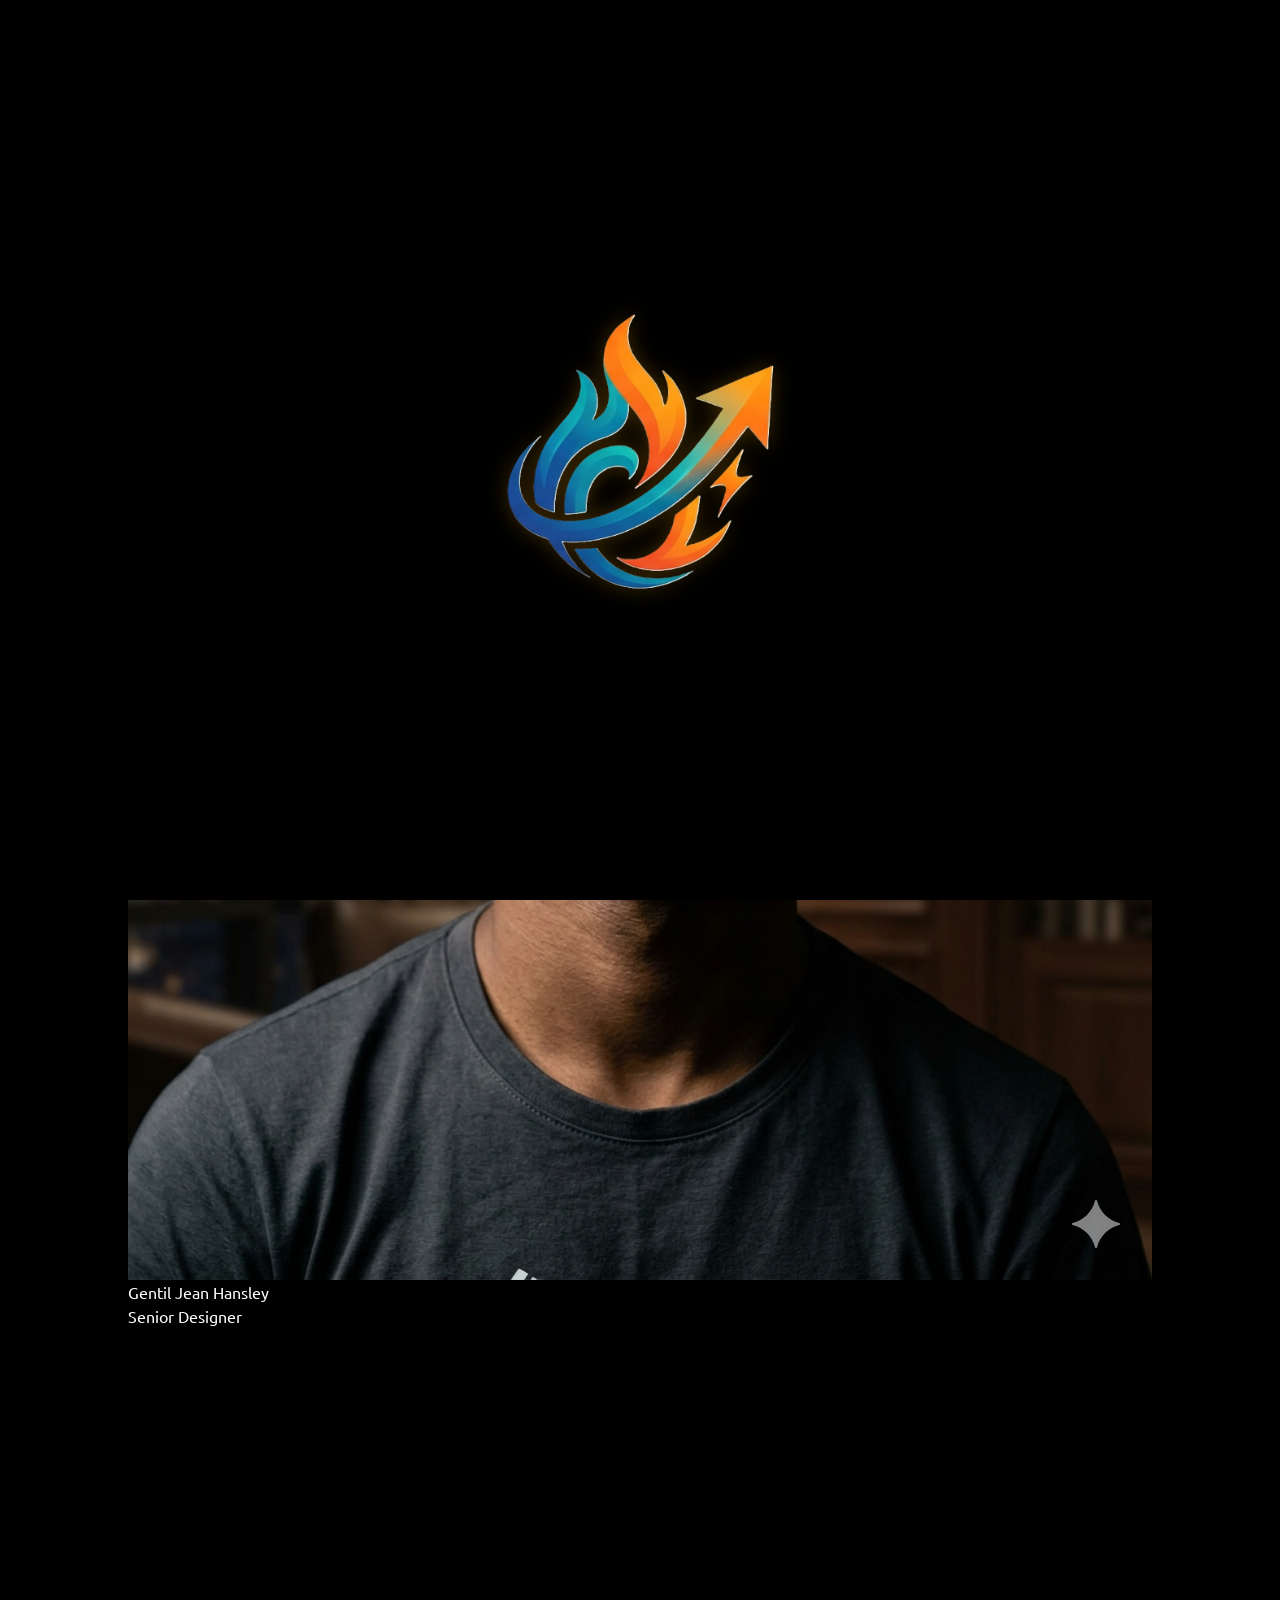
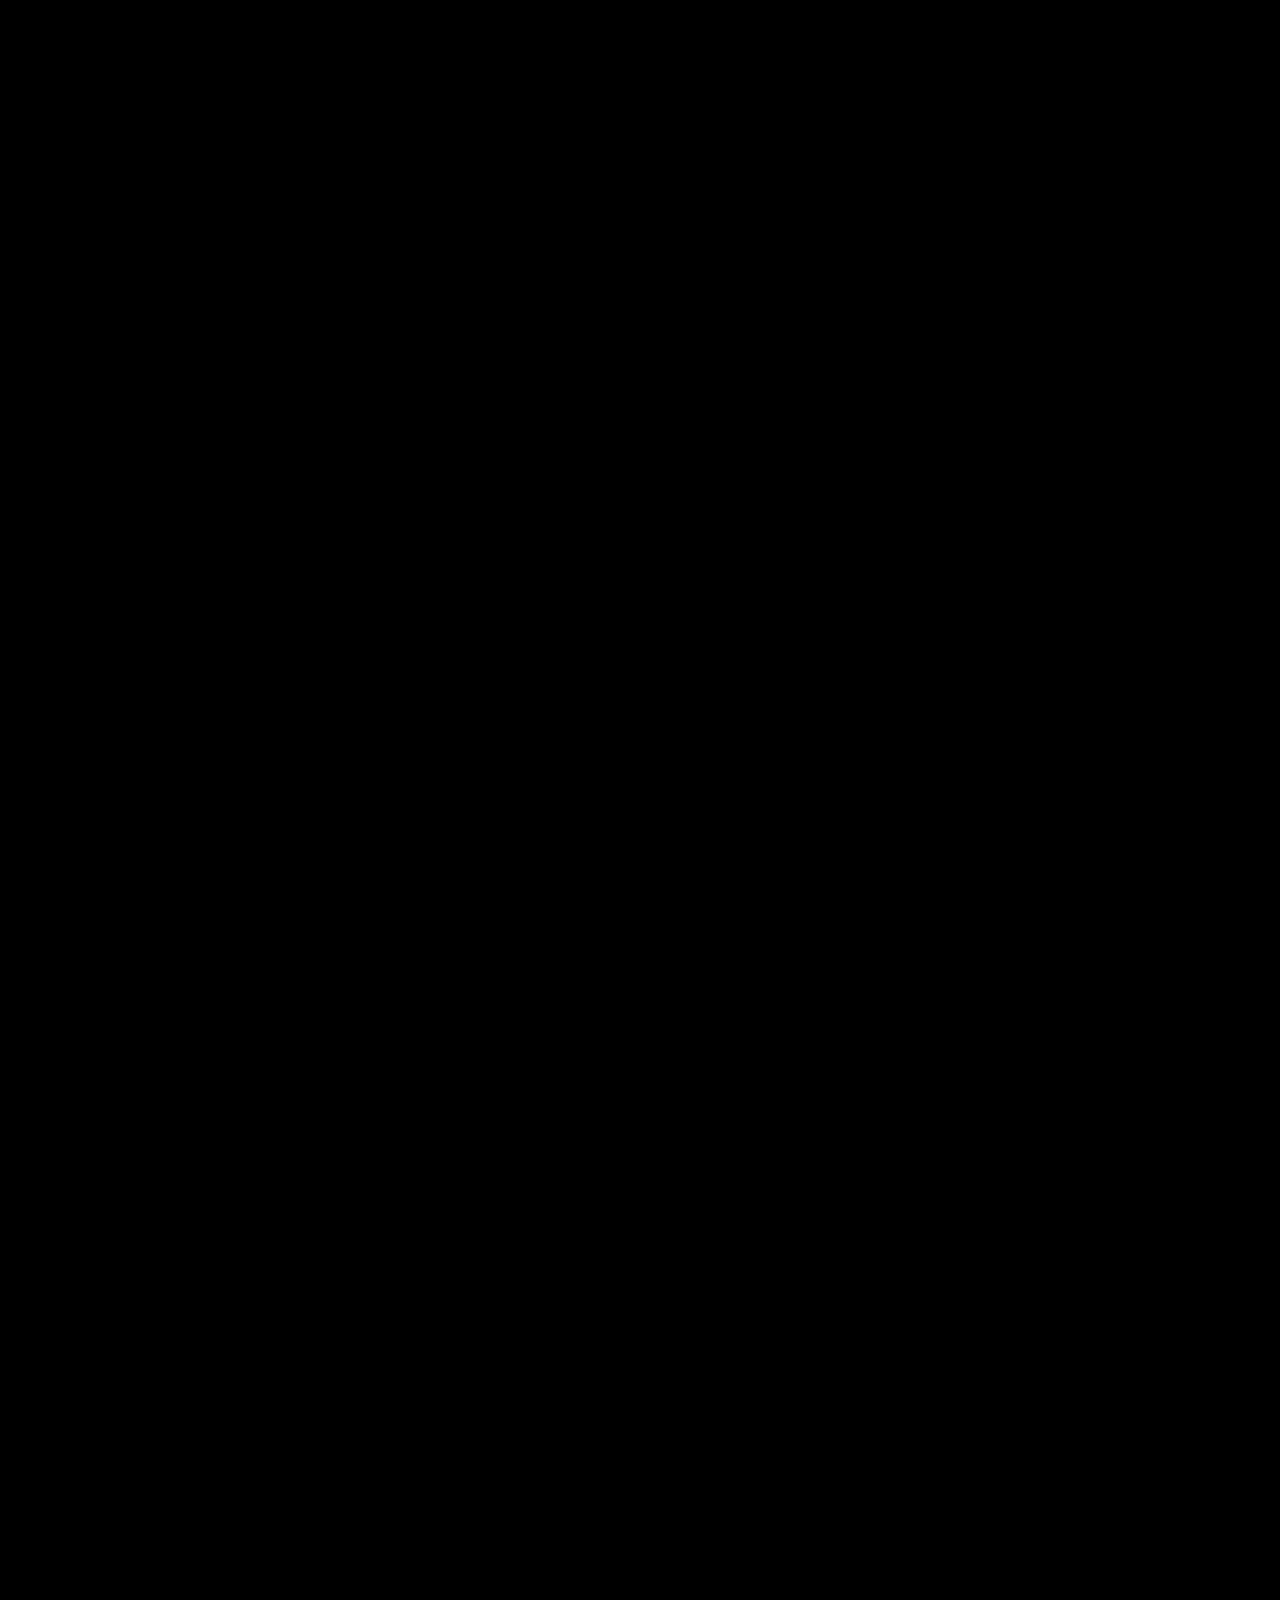
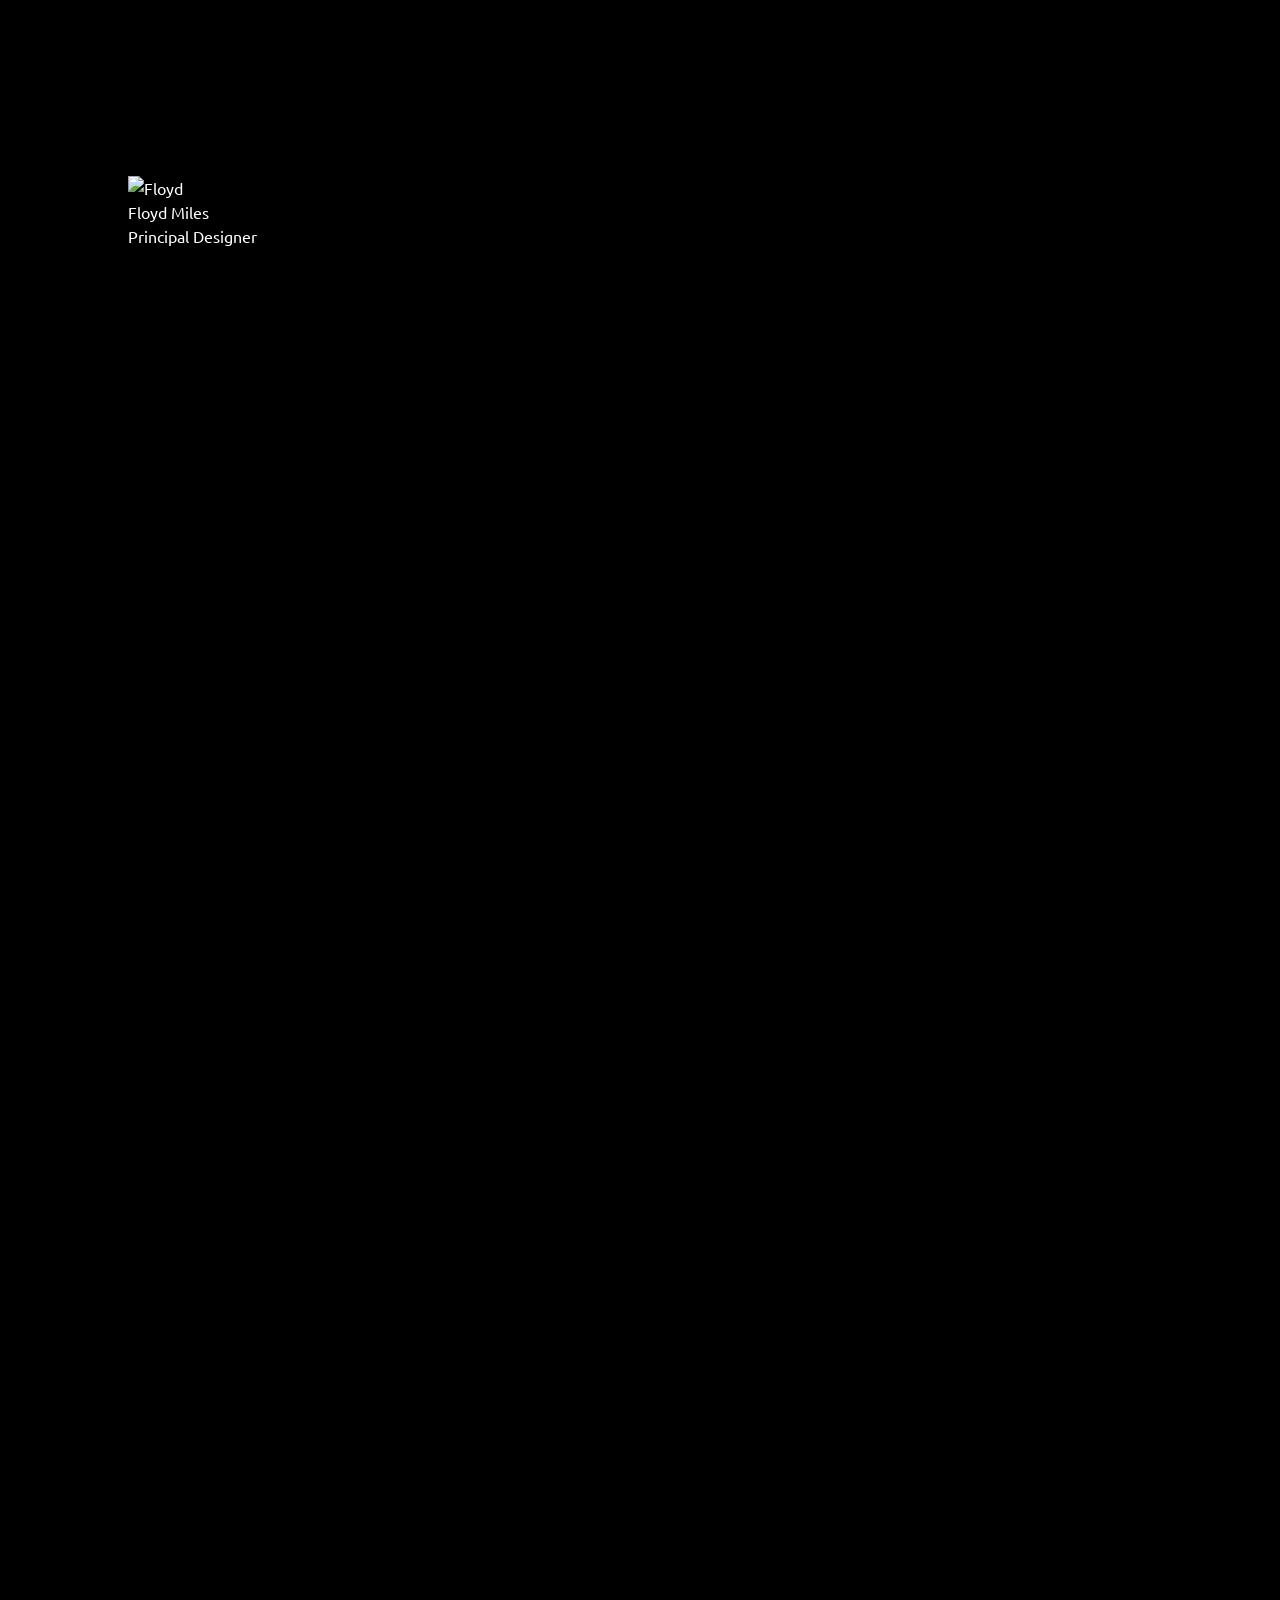
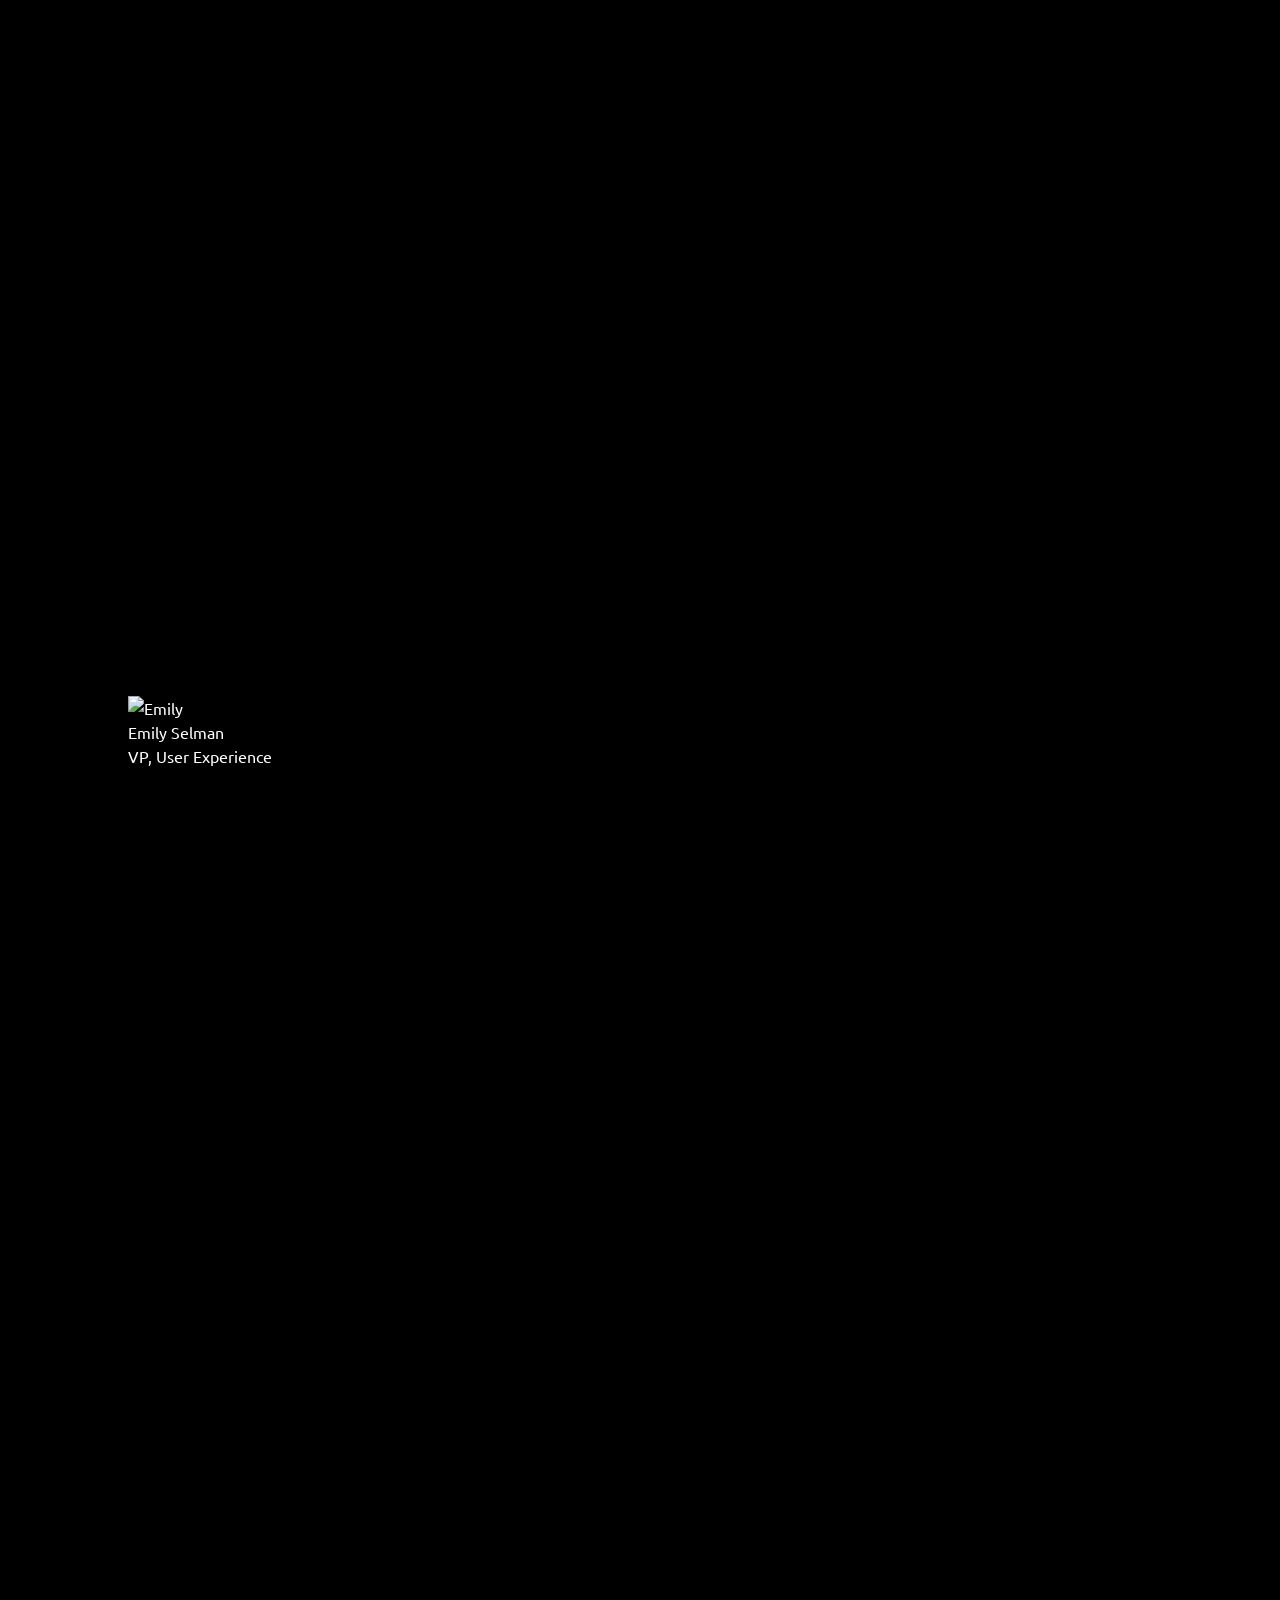
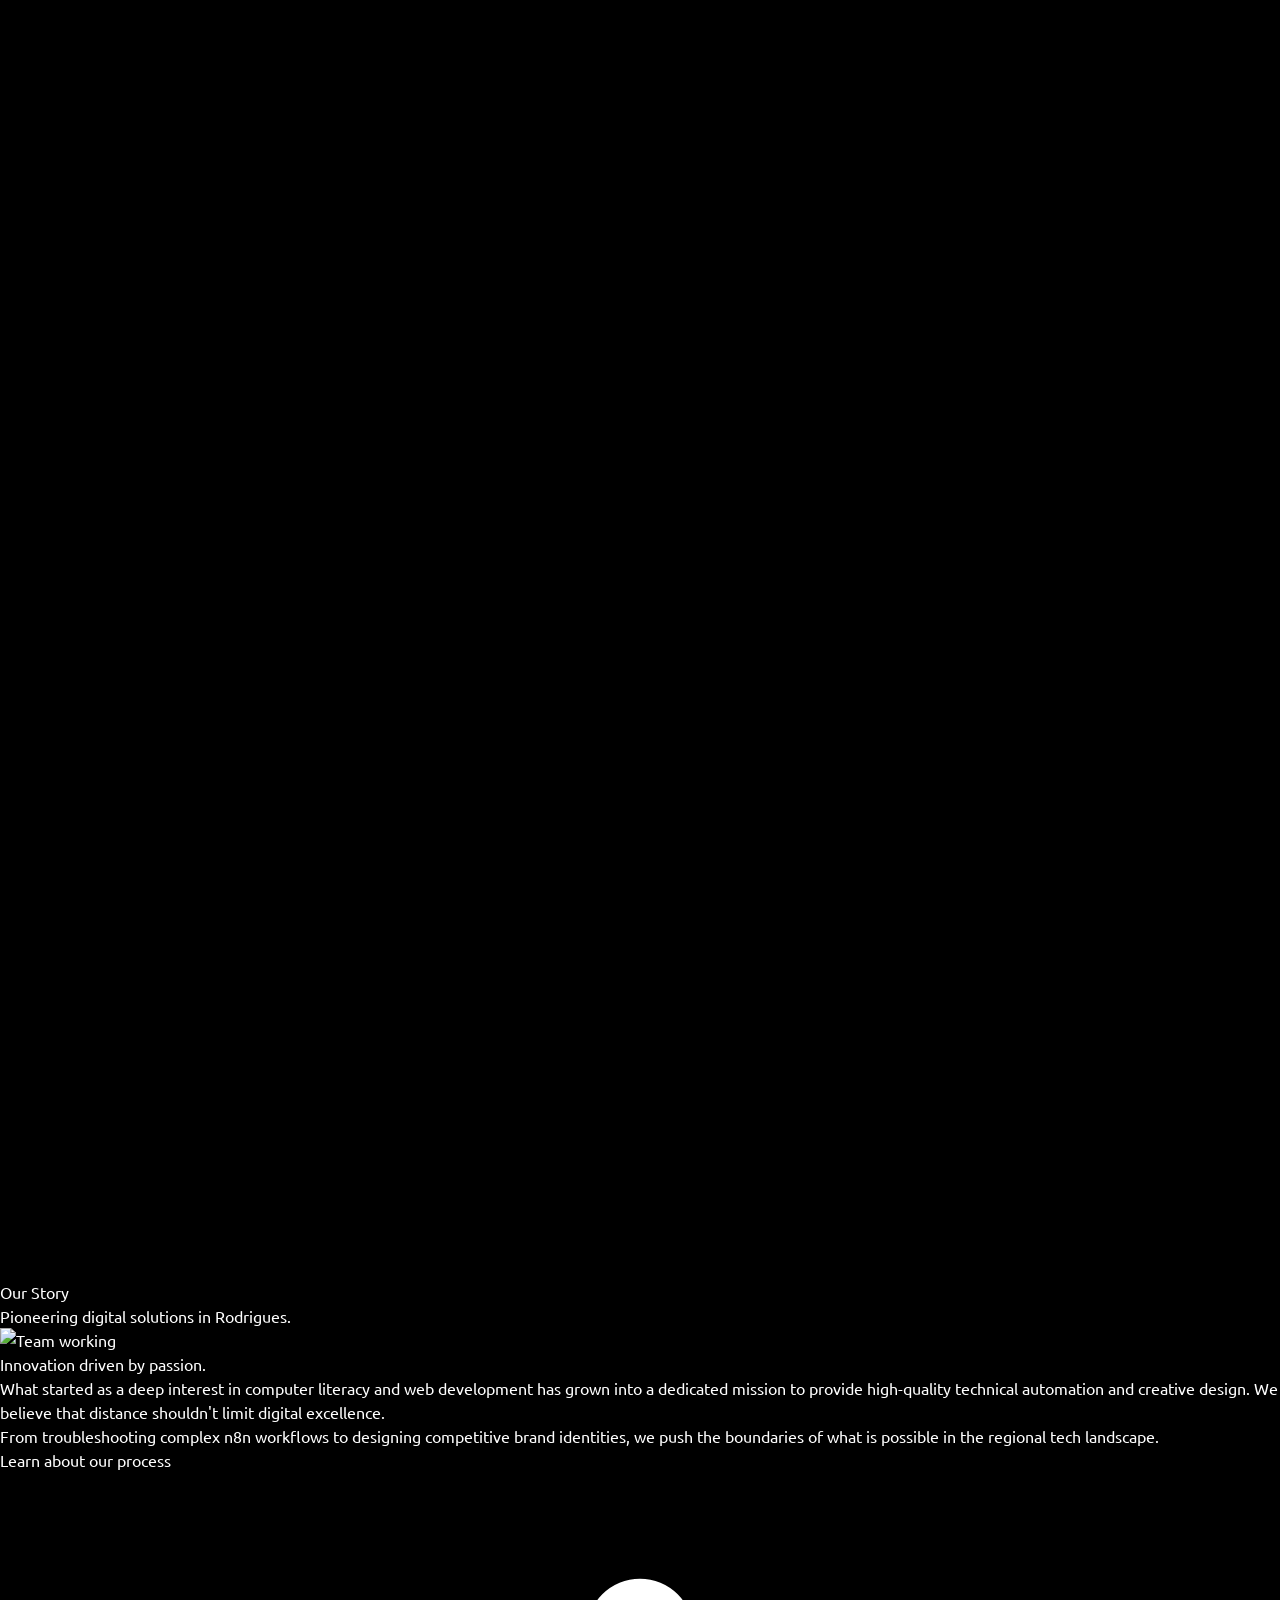
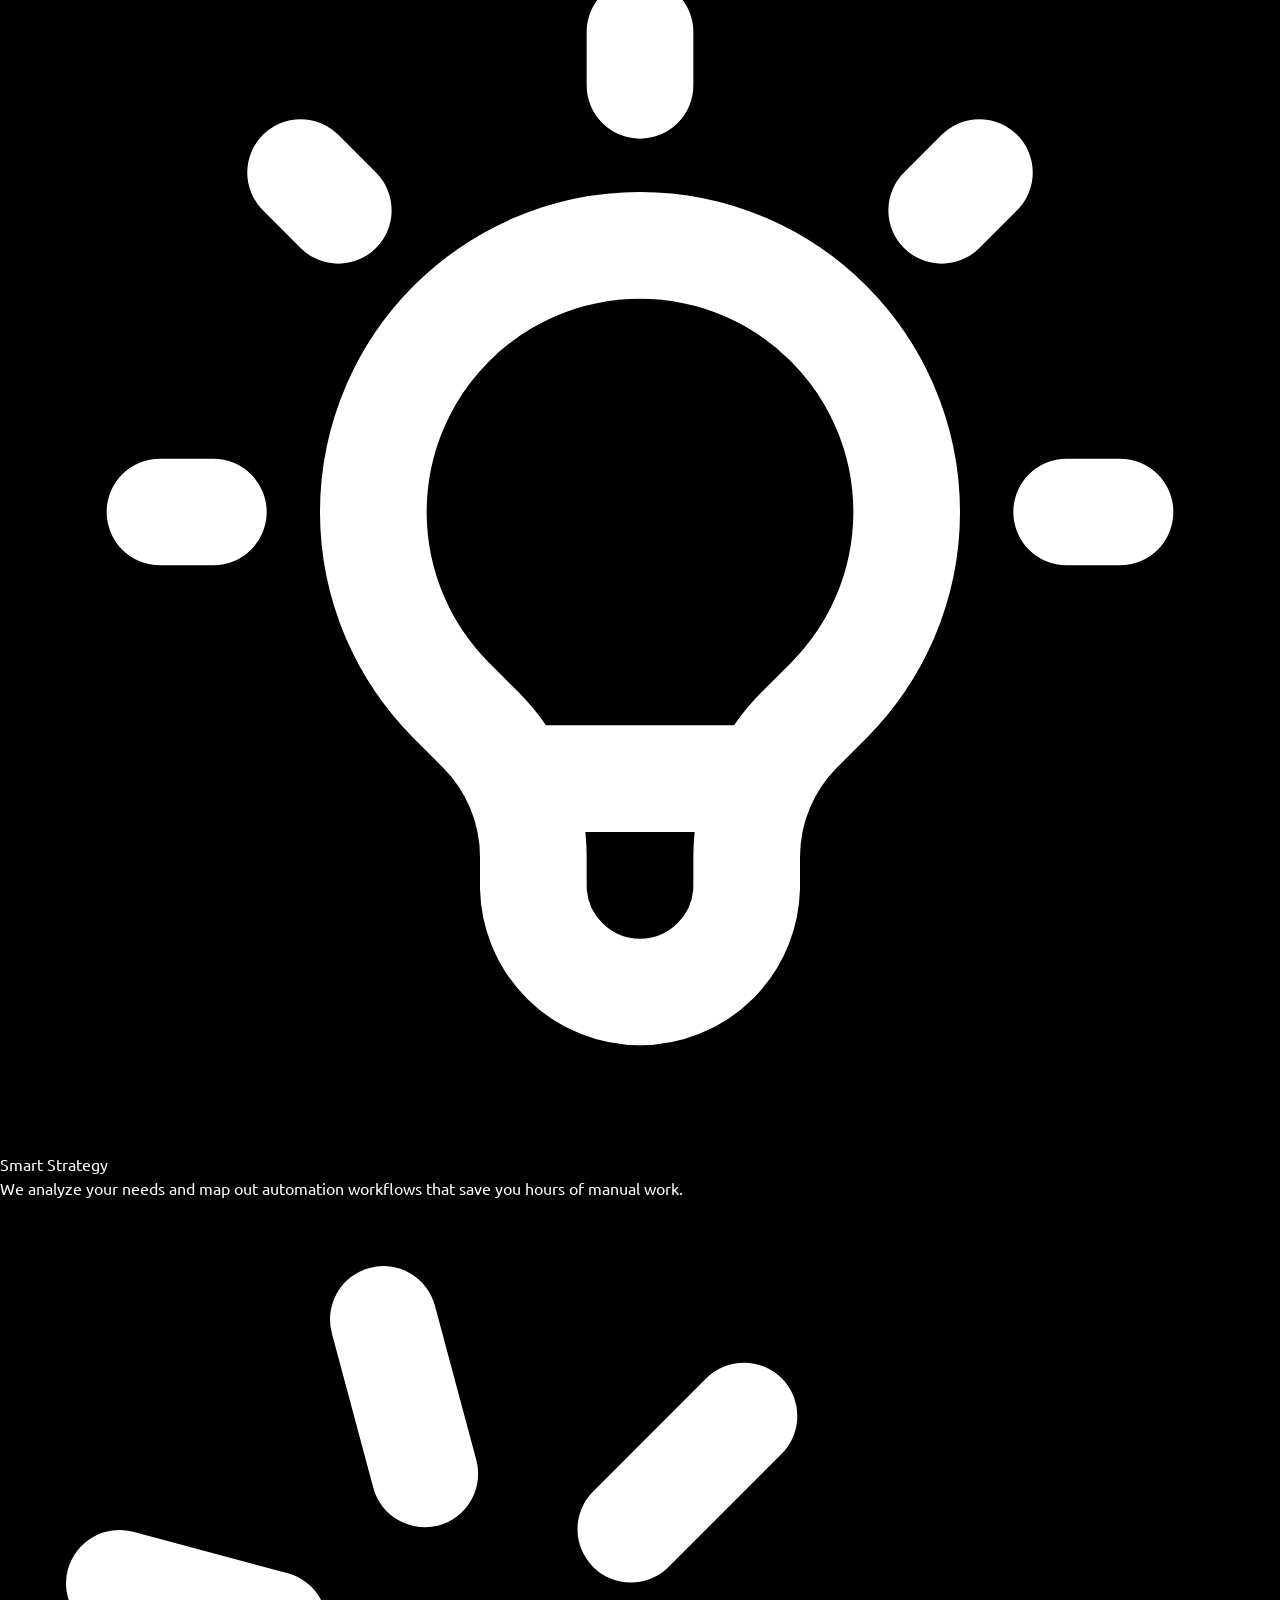
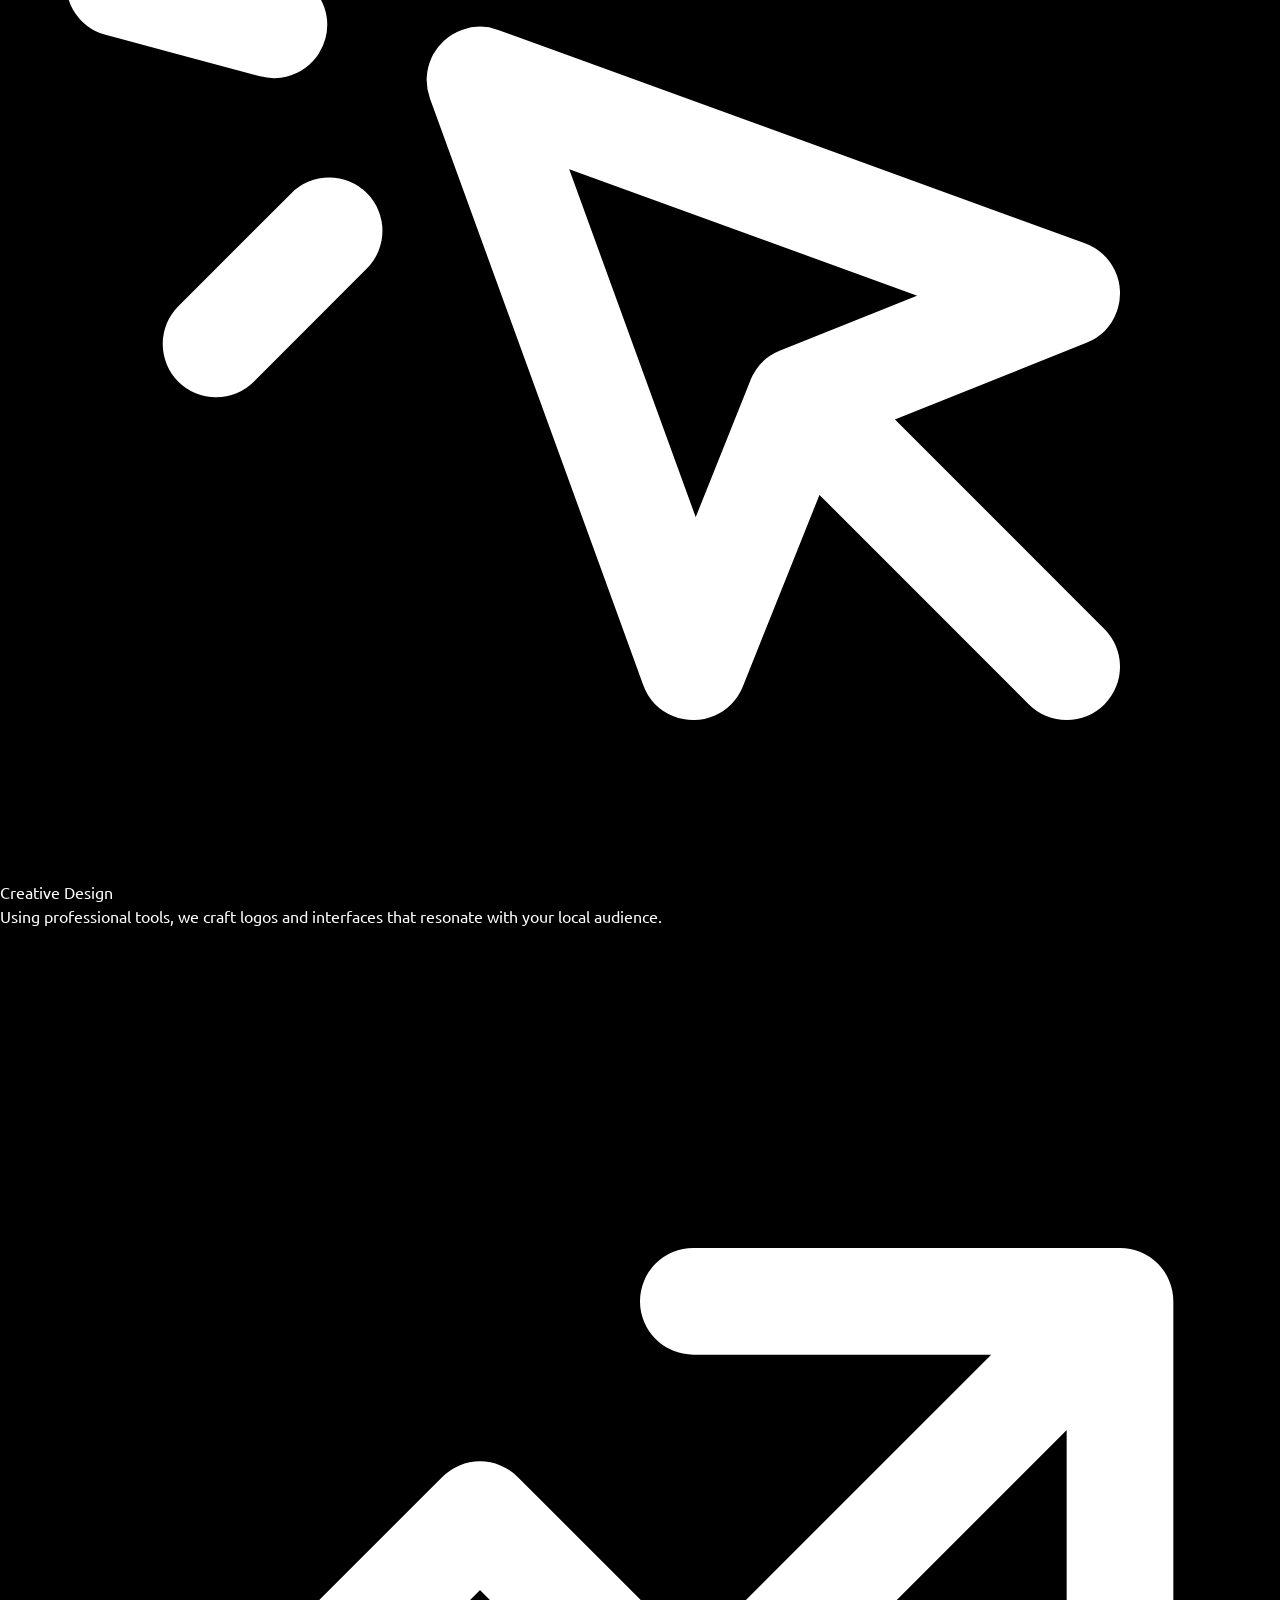
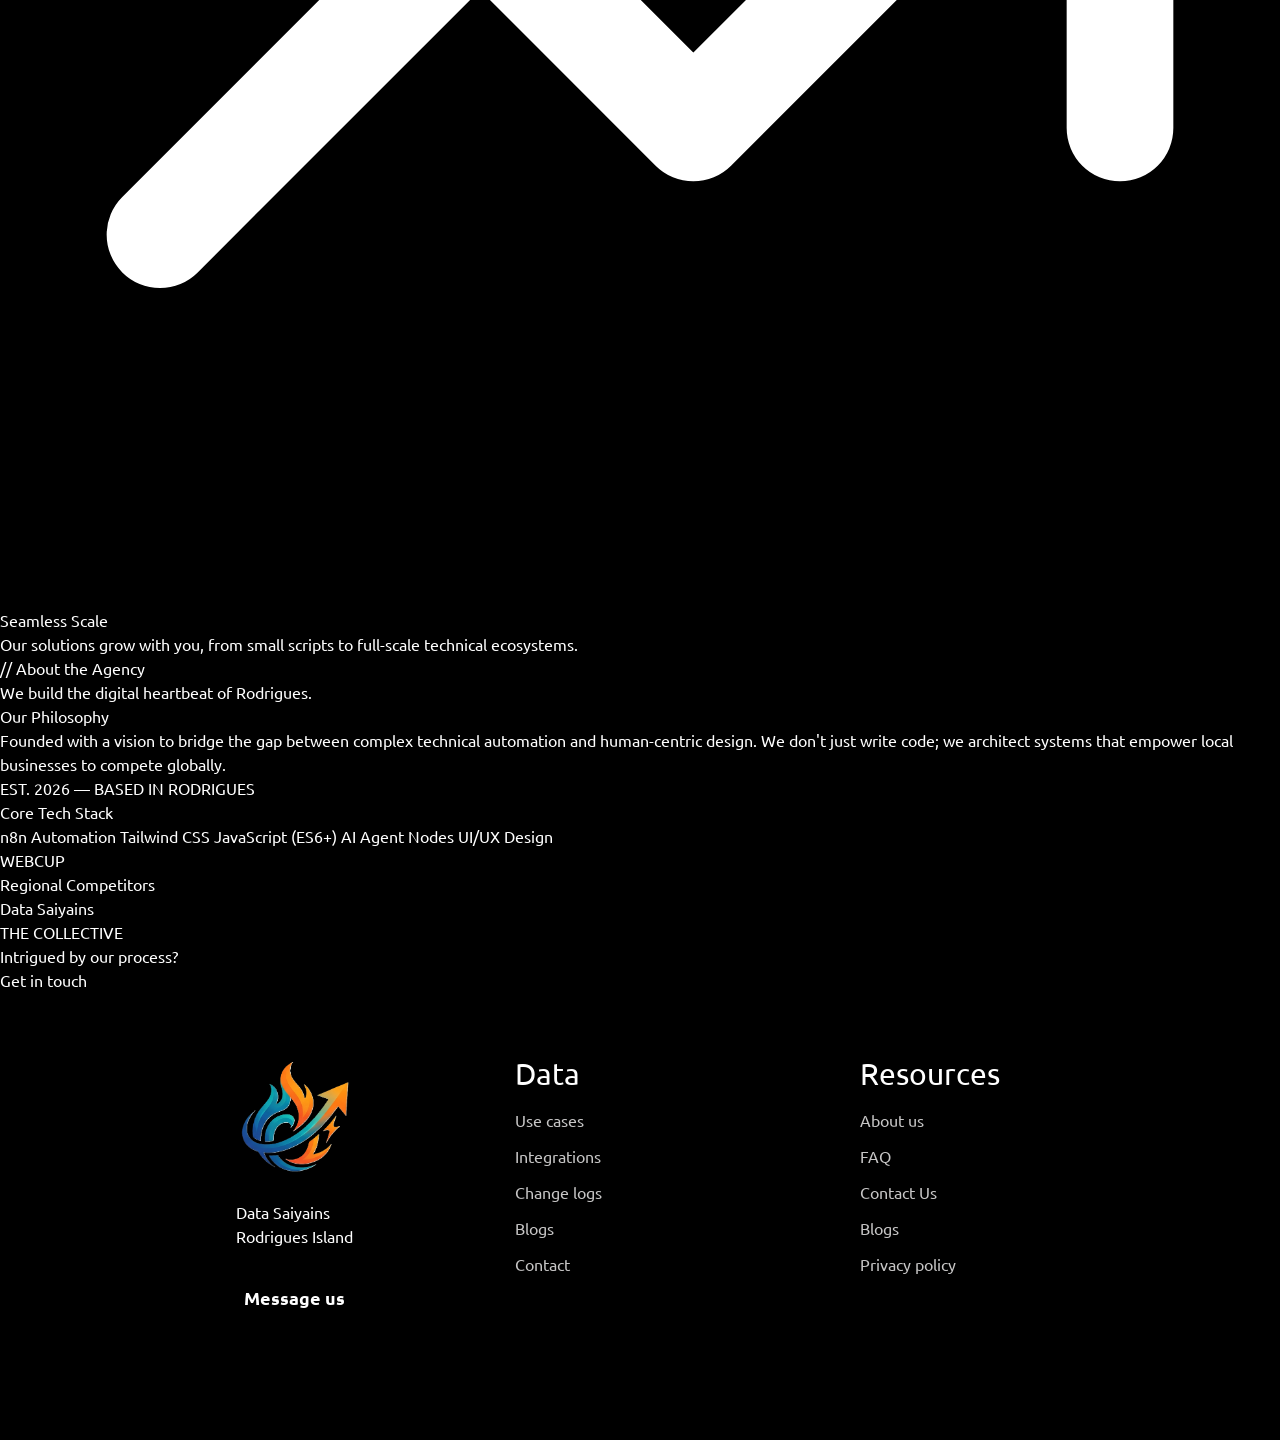
==== About.html @ 3d1b14ec "Add files via upload Signed-off-by: AI Institution <131249340+Hansley58@users.noreply.github.com>" ====
<!doctype html>
<html lang="en">
    <head>
        <meta charset="UTF-8" />
        <meta name="viewport" content="width=device-width, initial-scale=1.0" />
        <title>About us</title>
        <meta name="description" content="" />
        <link
            rel="shortcut icon"
            href="./assets/logo/logo.png"
            type="image/x-icon"
        />

        <!-- Open Graph / Facebook -->
        <meta property="og:title" content="Title of the project" />
        <meta property="og:description" content="" />
        <meta property="og:type" content="website" />
        <meta property="og:url" content="https://github.com/PaulleDemon" />
        <!--Replace with the current website url-->
        <meta property="og:image" content="" />

        <!-- <link rel="stylesheet" href="../../tailwind-css/tailwind-runtime.css" /> -->
        <link rel="stylesheet" href="./css/tailwind-build.css">
        <link rel="stylesheet" href="css/index.css" />

        <link
            rel="stylesheet"
            href="https://cdnjs.cloudflare.com/ajax/libs/bootstrap-icons/1.11.3/font/bootstrap-icons.min.css"
            integrity="sha512-dPXYcDub/aeb08c63jRq/k6GaKccl256JQy/AnOq7CAnEZ9FzSL9wSbcZkMp4R26vBsMLFYH4kQ67/bbV8XaCQ=="
            crossorigin="anonymous"
            referrerpolicy="no-referrer"
        />
        <script src="https://cdn.tailwindcss.com"></script>
    </head>
    <body 
        class="tw-flex tw-min-h-[100vh] tw-flex-col tw-bg-black tw-text-white"
    >

    <div id="loader" style="position: fixed !important; inset: 0 !important; width: 100vw !important; height: 100vh !important; background-color: #000000 !important; z-index: 999999 !important; display: flex !important; align-items: center !important; justify-content: center !important; opacity: 1; transition: opacity 0.5s ease;" class="tw-fixed tw-inset-0 tw-z-[10000] tw-flex tw-flex-col tw-items-center tw-justify-center tw-bg-black">

        <div class="logo-reveal-container">
            <img src="assets/logo/logobg.png" alt="Logo Loader" class="saiyan-logo-colorful">
        </div>
    </div>

    <header
    id="main-header"
    class="tw-fixed tw-top-0 tw-z-[100] tw-flex tw-h-[60px] tw-w-full tw-items-center tw-px-[5%] lg:tw-justify-around tw-transition-all tw-duration-300 tw-bg-transparent"
    >
    

    <a style=" height: 60px; width: 65px;" class="tw-h-[50px]  tw-w-[50px] tw-p-[4px]" href="index.html">
        <img
            src="./assets/logo/logobg.png"
            alt="logo"
            class="tw-object tw-h-full tw-w-full"
        />
    </a>
        <div
            class="collapsible-header animated-collapse max-lg:tw-shadow-md"
            id="collapsed-header-items"
        >
            <div
                class="tw-flex pl-14 tw-h-full tw-w-max tw-gap-5 tw-text-base max-lg:tw-mt-[30px] max-lg:tw-flex-col max-lg:tw-place-items-end max-lg:tw-gap-5 lg:tw-mx-auto lg:tw-place-items-center"
            >
                <a class="header-links" href="index.html"> Home</a>
                <a class="header-links" href="Pricing.html"> Pricing </a>
                <a class="header-links" href="Contact.html"> Contact</a>
                <a class="header-links tw-underline" href="About.html"> About us </a>
            </div>
            <div
                class="tw-mx-4 tw-flex tw-place-items-center tw-gap-[20px] tw-text-base max-md:tw-w-full max-md:tw-flex-col max-md:tw-place-content-center"
            >
                <a
                    href=""
                    aria-label="signup"
                    class="tw-rounded-full tw-bg-white tw-px-3 tw-py-2 tw-text-black tw-transition-transform tw-duration-[0.3s] hover:tw-translate-x-2"
                >
                    <span>Get started</span>
                    <i class="bi bi-arrow-right"></i>
                </a>
            </div>
        </div>
        <button
            class="bi bi-list tw-absolute tw-right-3 tw-top-3 tw-z-50 tw-text-3xl tw-text-white lg:tw-hidden"
            onclick="toggleHeader()"
            aria-label="menu"
            id="collapse-btn"
        ></button>
    </header>

<div id="smooth-wrapper">
<div id="smooth-content">

        <section
            class="hero-section tw-relative tw-flex tw-min-h-[100vh] tw-w-full tw-max-w-[100vw] tw-flex-col tw-overflow-hidden max-md:tw-mt-[50px]"
            id="hero-section"
        >   
        <div 
                class="tw-flex tw-h-full tw-min-h-[100vh] tw-w-full tw-flex-col tw-place-content-center tw-gap-6 tw-p-[5%] max-xl:tw-place-items-center max-lg:tw-p-4"
            >
                <div
                    class="tw-flex tw-flex-col tw-place-content-center tw-items-center"
                >
                    <div
                        class="reveal-up gradient-text tw-text-center tw-text-6xl tw-p-6 pt-10  tw-font-semibold tw-uppercase tw-leading-[80px] max-lg:tw-text-4xl max-md:tw-leading-snug"
                    >
                        <span class="font-bold">Who we are</span>
                    </div>
                    <div
                        class="reveal-up tw-mt-1 tw-max-w-[450px] tw-p-2 tw-text-center tw-text-gray-300 max-lg:tw-max-w-full"
                    >
                    Data Saiyains: Turning complex challenges into automated realities.
                    </div>
                    <div class="text-white pt-10 pb-10 px-6">
                      <div class="max-w-7xl mx-auto text-center">
                        <div class="grid grid-cols-1 md:grid-cols-3 gap-8">
                          
                          <div class="bg-[#161f31] rounded-2xl p-10 flex flex-col items-center">
                            <img src="assets/images/team profiles/Hansley.png" alt="Hansley" class="w-48 h-48 rounded-full object-cover mb-6 border-4 border-transparent shadow-xl">
                            <h3 class="text-xl font-bold">Gentil Jean Hansley</h3>
                            <p class="text-gray-400 mb-8">Senior Designer</p>
                            <div class="flex space-x-4">
                              <a href="#" class="text-gray-500 hover:text-white transition-colors">
                                <svg class="w-6 h-6 fill-current" viewBox="0 0 24 24"><path d="M18.244 2.25h3.308l-7.227 8.26 8.502 11.24H16.17l-5.214-6.817L4.99 21.75H1.68l7.73-8.835L1.25 2.25h6.634l4.717 6.237L18.244 2.25zm-1.161 17.52h1.833L7.084 4.126H5.117L17.083 19.77z"></path></svg>
                              </a>
                              <a href="#" class="text-gray-500 hover:text-white transition-colors">
                                <svg class="w-6 h-6 fill-current" viewBox="0 0 24 24"><path d="M19 0h-14c-2.761 0-5 2.239-5 5v14c0 2.761 2.239 5 5 5h14c2.762 0 5-2.239 5-5v-14c0-2.761-2.238-5-5-5zm-11 19h-3v-11h3v11zm-1.5-12.268c-.966 0-1.75-.79-1.75-1.764s.784-1.764 1.75-1.764 1.75.79 1.75 1.764-.783 1.764-1.75 1.764zm13.5 12.268h-3v-5.604c0-3.368-4-3.113-4 0v5.604h-3v-11h3v1.765c1.396-2.586 7-2.777 7 2.476v6.759z"></path></svg>
                              </a>
                            </div>
                          </div>
                    
                          <div class="bg-[#161f31] rounded-2xl p-10 flex flex-col items-center">
                            <img src="https://via.placeholder.com/200" alt="Floyd" class="w-48 h-48 rounded-full object-cover mb-6 shadow-xl">
                            <h3 class="text-xl font-bold">Floyd Miles</h3>
                            <p class="text-gray-400 mb-8">Principal Designer</p>
                            <div class="flex space-x-4 text-gray-500">
                              <div class="flex space-x-4">
                                <a href="#" class="text-gray-500 hover:text-white transition-colors">
                                  <svg class="w-6 h-6 fill-current" viewBox="0 0 24 24"><path d="M18.244 2.25h3.308l-7.227 8.26 8.502 11.24H16.17l-5.214-6.817L4.99 21.75H1.68l7.73-8.835L1.25 2.25h6.634l4.717 6.237L18.244 2.25zm-1.161 17.52h1.833L7.084 4.126H5.117L17.083 19.77z"></path></svg>
                                </a>
                                <a href="#" class="text-gray-500 hover:text-white transition-colors">
                                  <svg class="w-6 h-6 fill-current" viewBox="0 0 24 24"><path d="M19 0h-14c-2.761 0-5 2.239-5 5v14c0 2.761 2.239 5 5 5h14c2.762 0 5-2.239 5-5v-14c0-2.761-2.238-5-5-5zm-11 19h-3v-11h3v11zm-1.5-12.268c-.966 0-1.75-.79-1.75-1.764s.784-1.764 1.75-1.764 1.75.79 1.75 1.764-.783 1.764-1.75 1.764zm13.5 12.268h-3v-5.604c0-3.368-4-3.113-4 0v5.604h-3v-11h3v1.765c1.396-2.586 7-2.777 7 2.476v6.759z"></path></svg>
                                </a>
                              </div>
                            </div>
                          </div>
                    
                          <div class="bg-[#161f31] rounded-2xl p-10 flex flex-col items-center">
                            <img src="https://via.placeholder.com/200" alt="Emily" class="w-48 h-48 rounded-full object-cover mb-6 shadow-xl">
                            <h3 class="text-xl font-bold">Emily Selman</h3>
                            <p class="text-gray-400 mb-8">VP, User Experience</p>
                            <div class="flex space-x-4 text-gray-500">
                              <div class="flex space-x-4">
                                <a href="#" class="text-gray-500 hover:text-white transition-colors">
                                  <svg class="w-6 h-6 fill-current" viewBox="0 0 24 24"><path d="M18.244 2.25h3.308l-7.227 8.26 8.502 11.24H16.17l-5.214-6.817L4.99 21.75H1.68l7.73-8.835L1.25 2.25h6.634l4.717 6.237L18.244 2.25zm-1.161 17.52h1.833L7.084 4.126H5.117L17.083 19.77z"></path></svg>
                                </a>
                                <a href="#" class="text-gray-500 hover:text-white transition-colors">
                                  <svg class="w-6 h-6 fill-current" viewBox="0 0 24 24"><path d="M19 0h-14c-2.761 0-5 2.239-5 5v14c0 2.761 2.239 5 5 5h14c2.762 0 5-2.239 5-5v-14c0-2.761-2.238-5-5-5zm-11 19h-3v-11h3v11zm-1.5-12.268c-.966 0-1.75-.79-1.75-1.764s.784-1.764 1.75-1.764 1.75.79 1.75 1.764-.783 1.764-1.75 1.764zm13.5 12.268h-3v-5.604c0-3.368-4-3.113-4 0v5.604h-3v-11h3v1.765c1.396-2.586 7-2.777 7 2.476v6.759z"></path></svg>
                                </a>
                              </div>
                            </div>
                          </div>
                    
                        </div>
                      </div>
                    </div>
                </div>
            </div>
        </section>

        <section class="text-white py-3 px-6">
          <div class="max-w-7xl mx-auto">
            
            <div class="text-center mb-20">
              <h2 class="text-indigo-500 font-semibold tracking-wide uppercase mb-2">Our Story</h2>
              <h1 class="text-5xl md:text-6xl font-extrabold tracking-tight">Pioneering digital solutions in Rodrigues.</h1>
            </div>
        
            <div class="grid grid-cols-1 lg:grid-cols-2 gap-16 items-center mb-24">
              <div class="relative">
                <div class="absolute -inset-4 bg-indigo-500/20 blur-3xl rounded-full"></div>
                <img src="https://via.placeholder.com/600x400" alt="Team working" class="relative rounded-2xl shadow-2xl border border-white/10">
              </div>
              
              <div class="space-y-6">
                <h3 class="text-3xl font-bold">Innovation driven by passion.</h3>
                <p class="text-gray-400 text-lg leading-relaxed">
                  What started as a deep interest in computer literacy and web development has grown into a dedicated mission to provide high-quality technical automation and creative design. We believe that distance shouldn't limit digital excellence.
                </p>
                <p class="text-gray-400 text-lg leading-relaxed">
                  From troubleshooting complex n8n workflows to designing competitive brand identities, we push the boundaries of what is possible in the regional tech landscape.
                </p>
                <div class="pt-4">
                  <a href="#contact" class="inline-block bg-indigo-600 hover:bg-indigo-500 text-white font-bold py-3 px-8 rounded-full transition-all shadow-lg hover:shadow-indigo-500/20">
                    Learn about our process
                  </a>
                </div>
              </div>
            </div>
          </div>
        </section>

        <section class="text-white pt-10 px-6">
          <div class="max-w-7xl mx-auto">
            <div class="grid grid-cols-1 md:grid-cols-3 gap-12">
              
              <div class="space-y-4">
                <div class="w-12 h-12 bg-indigo-600/20 rounded-lg flex items-center justify-center text-indigo-400">
                   <svg class="w-6 h-6" fill="none" stroke="currentColor" viewBox="0 0 24 24"><path stroke-linecap="round" stroke-linejoin="round" stroke-width="2" d="M9.663 17h4.673M12 3v1m6.364 1.636l-.707.707M21 12h-1M4 12H3m3.343-5.657l-.707-.707m2.828 9.9a5 5 0 117.072 0l-.548.547A3.374 3.374 0 0014 18.469V19a2 2 0 11-4 0v-.531c0-.895-.356-1.754-.988-2.386l-.548-.547z"></path></svg>
                </div>
                <h4 class="text-xl font-bold">Smart Strategy</h4>
                <p class="text-gray-400">We analyze your needs and map out automation workflows that save you hours of manual work.</p>
              </div>
        
              <div class="space-y-4">
                <div class="w-12 h-12 bg-indigo-600/20 rounded-lg flex items-center justify-center text-indigo-400">
                   <svg class="w-6 h-6" fill="none" stroke="currentColor" viewBox="0 0 24 24"><path stroke-linecap="round" stroke-linejoin="round" stroke-width="2" d="M15 15l-2 5L9 9l11 4-5 2zm0 0l5 5M7.188 2.239l.777 2.897M5.136 7.965l-2.898-.777M13.95 4.05l-2.122 2.122m-5.657 5.656l-2.12 2.122"></path></svg>
                </div>
                <h4 class="text-xl font-bold">Creative Design</h4>
                <p class="text-gray-400">Using professional tools, we craft logos and interfaces that resonate with your local audience.</p>
              </div>
        
              <div class="space-y-4">
                <div class="w-12 h-12 bg-indigo-600/20 rounded-lg flex items-center justify-center text-indigo-400">
                   <svg class="w-6 h-6" fill="none" stroke="currentColor" viewBox="0 0 24 24"><path stroke-linecap="round" stroke-linejoin="round" stroke-width="2" d="M13 7h8m0 0v8m0-8l-8 8-4-4-6 6"></path></svg>
                </div>
                <h4 class="text-xl font-bold">Seamless Scale</h4>
                <p class="text-gray-400">Our solutions grow with you, from small scripts to full-scale technical ecosystems.</p>
              </div>
        
            </div>
          </div>
        </section>

        <section class=" text-white py-24 px-6">
          <div class="max-w-7xl mx-auto">
            
            <div class="mb-16">
              <h2 class="text-indigo-500 font-mono tracking-widest uppercase mb-4 text-sm">// About the Agency</h2>
              <h1 class="text-5xl md:text-7xl font-extrabold tracking-tight leading-none">
                We build the <span class="text-transparent bg-clip-text bg-gradient-to-r from-indigo-400 to-cyan-400">digital heartbeat</span> of Rodrigues.
              </h1>
            </div>
        
            <div class="grid grid-cols-1 md:grid-cols-4 grid-rows-2 gap-4 h-full md:h-[600px]">
              
              <div class="md:col-span-2 md:row-span-2 bg-gradient-to-br from-[#161f31] to-[#0a0f1e] rounded-3xl p-10 border border-white/10 flex flex-col justify-between group hover:border-indigo-500/50 transition-all">
                <div>
                  <h3 class="text-3xl font-bold mb-6">Our Philosophy</h3>
                  <p class="text-gray-400 text-lg leading-relaxed">
                    Founded with a vision to bridge the gap between complex technical automation and human-centric design. We don't just write code; we architect systems that empower local businesses to compete globally.
                  </p>
                </div>
                <div class="mt-8">
                  <span class="text-indigo-400 font-mono text-sm">EST. 2026 — BASED IN RODRIGUES</span>
                </div>
              </div>
        
              <div class="md:col-span-2 bg-[#161f31]/40 backdrop-blur-md rounded-3xl p-8 border border-white/10 flex flex-col justify-center">
                <h4 class="text-gray-500 uppercase text-xs font-bold tracking-widest mb-4">Core Tech Stack</h4>
                <div class="flex flex-wrap gap-3">
                  <span class="px-4 py-2 bg-white/5 rounded-full border border-white/10 text-sm">n8n Automation</span>
                  <span class="px-4 py-2 bg-white/5 rounded-full border border-white/10 text-sm">Tailwind CSS</span>
                  <span class="px-4 py-2 bg-white/5 rounded-full border border-white/10 text-sm">JavaScript (ES6+)</span>
                  <span class="px-4 py-2 bg-white/5 rounded-full border border-white/10 text-sm">AI Agent Nodes</span>
                  <span class="px-4 py-2 bg-white/5 rounded-full border border-white/10 text-sm">UI/UX Design</span>
                </div>
              </div>
        
              <div class="bg-indigo-600 rounded-3xl p-8 flex flex-col justify-center items-center text-center shadow-lg shadow-indigo-500/20">
                <div class="text-4xl font-black mb-1">WEBCUP</div>
                <p class="text-indigo-100 text-sm font-medium">Regional Competitors</p>
              </div>
        
              <div class="bg-[#161f31] rounded-3xl p-8 border border-white/10 flex flex-col justify-center items-center group overflow-hidden relative">
                 <div class="absolute inset-0 bg-indigo-500/10 opacity-0 group-hover:opacity-100 transition-opacity"></div>
                 <h4 class="text-2xl font-bold relative z-10">Data Saiyains</h4>
                 <p class="text-gray-500 text-xs mt-2 relative z-10">THE COLLECTIVE</p>
              </div>
        
            </div>
        
            <div class="mt-16 flex flex-col md:flex-row items-center justify-between p-8 rounded-3xl bg-white/5 border border-white/10">
              <p class="text-xl font-medium mb-4 md:mb-0 text-gray-300">Intrigued by our process?</p>
              <a href="/contact" class="px-8 py-4 bg-white text-black font-bold rounded-full hover:scale-105 transition-transform">
                Get in touch
              </a>
            </div>
        
          </div>
        </section>


        <footer
            class="tw-mt-auto tw-flex tw-w-full tw-place-content-around tw-gap-3 tw-p-[5%] tw-px-[10%] tw-text-white max-md:tw-flex-col"
        >
            <div
                class="tw-flex tw-h-full tw-w-[250px] tw-flex-col tw-place-items-center tw-gap-6 max-md:tw-w-full"
            >
                <img
                    src="./assets/logo/logobg.png"
                    alt="logo"
                    srcset=""
                    class="tw-max-w-[120px]"
                />
                <div>
                  Data Saiyains
                    <br />
                    Rodrigues Island
                </div>
                <div class="tw-mt-3 tw-text-lg tw-font-semibold">Message us</div>
                <div class="tw-flex tw-gap-4 tw-text-2xl">
                    <a href="https://m.me/Gentil_Hansley" aria-label="Facebook">
                        <i class="bi bi-facebook"></i>
                    </a>
                    <a
                        href="https://wa.me/23058226850?text=Hi%20Data%20Saiyains,%20I'm%20interested%20in%20your%20services!"
                        aria-label="Twitter"
                    >
                        <i class="bi bi-whatsapp"></i>
                    </a>
                    <a
                        href="https://ig.me/m/iam_h_a_n_s"
                        class="tw-h-[40px] tw-w-[40px]"
                        aria-label="Instagram"
                    >
                        <i class="bi bi-instagram"></i>
                    </a>
                </div>
            </div>

            <div class="tw-flex tw-h-full tw-w-[250px] tw-flex-col tw-gap-4">
                <h2 class="tw-text-3xl max-md:tw-text-xl">Data </h2>
                <div class="tw-flex tw-flex-col tw-gap-3 max-md:tw-text-sm">
                    <a href="" class="footer-link">Use cases</a>
                    <a href="" class="footer-link">Integrations</a>
                    <a href="" class="footer-link">Change logs</a>
                    <a href="" class="footer-link">Blogs</a>
                    <a href="" class="footer-link">Contact</a>
                </div>
            </div>

            <div class="tw-flex tw-h-full tw-w-[250px] tw-flex-col tw-gap-4">
                <h2 class="tw-text-3xl max-md:tw-text-xl">Resources</h2>
                <div class="tw-flex tw-flex-col tw-gap-3 max-md:tw-text-sm">
                    <a href="" class="footer-link">About us</a>
                    <a href="" class="footer-link">FAQ</a>
                    <a href="" class="footer-link">Contact Us</a>
                    <a href="" class="footer-link">Blogs</a>
                    <a href="" class="footer-link">Privacy policy</a>
                </div>
            </div>
        </footer>
    
    </div>
</div>
</body>

    <script
        src="https://cdnjs.cloudflare.com/ajax/libs/gsap/3.12.0/gsap.min.js"
        integrity="sha512-B1lby8cGcAUU3GR+Fd809/ZxgHbfwJMp0jLTVfHiArTuUt++VqSlJpaJvhNtRf3NERaxDNmmxkdx2o+aHd4bvw=="
        crossorigin="anonymous"
        referrerpolicy="no-referrer"
    ></script>
    <script
        src="https://cdnjs.cloudflare.com/ajax/libs/gsap/3.12.0/ScrollTrigger.min.js"
        integrity="sha512-AY2+JxnBETJ0wcXnLPCcZJIJx0eimyhz3OJ55k2Jx4RtYC+XdIi2VtJQ+tP3BaTst4otlGG1TtPJ9fKrAUnRdQ=="
        crossorigin="anonymous"
        referrerpolicy="no-referrer"
    ></script>

    <script src="https://cdn.jsdelivr.net/npm/gsap@3.14.2/dist/gsap.min.js"></script>
    <script src="https://cdn.jsdelivr.net/npm/gsap@3.14.2/dist/ScrollTrigger.min.js"></script>
    <script src="https://cdn.jsdelivr.net/npm/gsap@3.14.2/dist/ScrollSmoother.min.js"></script>

    <script src="./index.js"></script>
</html>
---- css/index.css ----
@import url('https://fonts.googleapis.com/css2?family=Dancing+Script:wght@400..700&family=Ubuntu:ital,wght@0,300;0,400;0,500;0,700;1,300;1,400;1,500;1,700&display=swap');

:root{

    --bg-color: #000;

    --btn-color: #fdfdfd;/* button color*/
    --btn-bg: #7e22ce;/* button bg color*/

    --primary-text-color: #7e22ce;
    --header-link-hover: #7e22ce;
    --input-hover-bd-color: #7e22ce;
}


html {
    scroll-behavior: smooth;
    font-family: "Ubuntu", sans-serif;
}

.logo-reveal-container {
    width: 300px; /* Adjust size as needed */
    height: 300px;
    display: flex;
    align-items: center;
    justify-content: center;
    position: relative;
}

.saiyan-logo-colorful {
    width: 100%;
    height: auto;
    /* This creates the 'reveal' effect */
    animation: colorfulReveal 3s ease-in-out infinite;
    
    /* Adds a nice glow that matches your logo's vibe */
    filter: drop-shadow(0 0 10px rgba(162, 107, 4, 0.4));
}

@keyframes colorfulReveal {
    0% {
        /* Fully hidden from the bottom */
        clip-path: inset(100% 0 0 0);
        opacity: 0;
        transform: scale(0.95);
    }
    40%, 60% {
        /* Fully visible */
        clip-path: inset(0% 0 0 0);
        opacity: 1;
        transform: scale(1);
    }
    100% {
        /* Fade out and hide again */
        clip-path: inset(0 0 100% 0);
        opacity: 0;
        transform: scale(1.05);
    }
}


header{
    /* background-color: #fff;
    color: #000; */
    color: #ffffff;
    font-size: large;
}

#main-header {
    font-weight: bold;
    position: fixed !important;
    top: 0 !important;
    left: 0 !important;
    width: 100% !important;
    z-index: 9999 !important;
    height: 60px !important;
    display: flex !important;
    align-items: center !important;
    transition: background 0.3s ease, backdrop-filter 0.3s ease;
  }

  
.header-scrolled {
    backdrop-filter: blur(10px) !important;
    -webkit-backdrop-filter: blur(10px) !important;
    border-bottom: 1px solid rgba(255, 255, 255, 0.1) !important;
  }

header > .collapsible-header{
    display: flex;
    gap: 1rem;
    width: 100%;
    background-color: inherit;
    place-content: center;
    overflow: hidden;
    transition: width 0.3s ease;
}

.animated-collapse{
    transition: width 0.3s ease;
}


.header-links {
    display: flex;
    align-items: center;
    min-width: fit-content;
    border-radius: 5px;
    padding: 5px 10px;
    transition: background-color 0.5s, color 0.5s;
}


.header-links:hover {
    color: #7e22ce;
    font-size: larger;
}

.primary-text-color{
    color: var(--primary-text-color);
}

.gradient-text{
    background: rgb(215,215,215);
    background: linear-gradient(90deg, rgba(215,215,215,1) 18%, rgba(136,136,136,1) 71%);
    -webkit-background-clip: text;
    -webkit-text-fill-color: transparent;
}

.hero-img-bg-grad{
    background: rgb(126,34,206);
    background: linear-gradient(90deg, #7e22ce91 8%, #625aafae 31%, #7badbbbc 76%, #54d2d0ca 89%);
    filter: blur(50px);
    opacity: 0.5;
}

#dashboard {
    /* transform-origin: bottom center; */
    transform: perspective(1200px) translateX(0px) translateY(12px) scale(0.8)
        rotate(0deg) rotateX(70deg);
    transition: transform 0.5;
}

.border-gradient{
    background: rgb(219,215,213);
    background: linear-gradient(180deg, rgba(219,215,213,1) 35%, rgba(214,211,233,0) 71%);
    /* background-image: linear-gradient(90deg, #7e22ce91 8%, #625aafae 31%, #7badbbbc 76%, #54d2d0ca 89%); */
    padding: 2px;
    border-radius: 10px;
}
.border-gradient>div{
    /* background-color: var(--bg-color); */
    background-color: var(--bg-color);
    border-radius: inherit;
}

.opacity-0{
    opacity: 0 !important;
}

.opacity-100{
    opacity: 100 !important;
}

.btn{
    padding: 10px 15px;
    width: max-content;
    border-radius: 5px;
    color: var(--btn-color);
    background-color: var(--btn-bg);
    justify-content: center;
    align-items: center;
    display: flex;
    cursor: pointer;
}

.btn:hover{

}

.btn:disabled{
    cursor: default;
}

.input{
    padding: 10px;
    background-color: transparent;
    border-radius: 5px;
    /* outline: none; */
    min-width: 100px;
    border: 1px solid #818080;
    /* transition: border 0.3s; */
}

.input:active, .input:focus, .input:focus-within{
    border: 1px solid var(--input-hover-bd-color) !important;
}

.carousel-container {
    overflow: hidden;
    white-space: nowrap;
    width: 100%;
    max-width: 800px;
}
  
.carousel {
    display: inline-block;
    animation: scroll 10s linear infinite;
}
  
.carousel-img {
    display: inline-block;
    margin: 0 20px;
}
  
@keyframes scroll {
    0% {
        transform: translateX(0);
    }
    100% {
        transform: translateX(-50%);
    }
}

.footer-link{
    color: #c7c6c6;
    transition: color 0.3s;
}

.footer-link:hover{
    color: #fff;
}


/* Style for the collapsible content such as faq commonly known as: accordion */

.faq-accordion {
    background-color: inherit;
    color: #f2f2f2;
    cursor: pointer;
    padding: 15px 18px;
    width: 100%;
    border: none;
    text-align: left;
    outline: none;
    transition: height 0.4s;
}

.faq .content {
    padding: 0px 18px;
    color: #e4e4e4;
    height: max-content;
    overflow: hidden;
    background-color: transparent;
    text-align: justify;
    max-height: 0px;
    transition: max-height 0.4s, padding 0.4s;
}

.faq-accordion .active,
.faq-accordion:hover {
    /* background-color: #2e2c2c; */
}

@media not all and (min-width: 1024px) {
    header .collapsible-header {
        position: fixed;
        right: 0px;
        flex-direction: column;
        opacity: 0;
        height: 100vh;
        min-height: 100vh;
        height: 100dvh;
        width: 0vw;
        justify-content: space-between;
        padding: 5px;
        padding-top: 5%;
        padding-bottom: 5%;
        place-items: end;
        background-color: #040404;
        color: #ffffff;
        overflow-y: auto;
        box-shadow: 3px 0px 3px 2px #9f9f9f;
    }

    .header-links{
        color: rgb(255, 255, 255);
    }
    
}
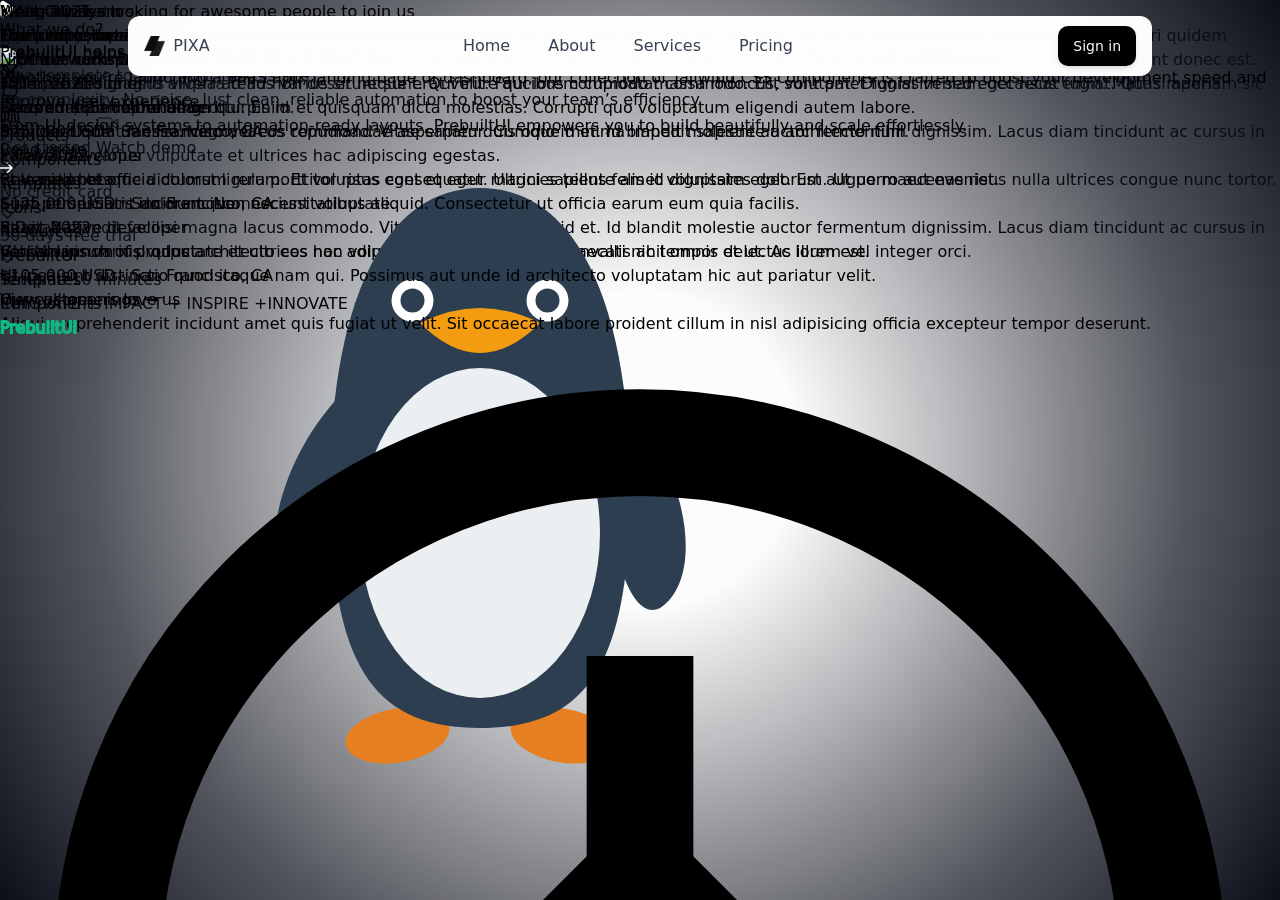
==== commit f5f900d8: "Add files via upload Signed-off-by: AI Institution <131249340+Hansley58@users.noreply.github.com>" ====
--- a/About.html
+++ b/About.html
@@ -1,10 +1,10 @@
 <!doctype html>
-<html lang="en">
+<html lang="en" class="tw-dark">
     <head>
         <meta charset="UTF-8" />
         <meta name="viewport" content="width=device-width, initial-scale=1.0" />
-        <title>About us</title>
-        <meta name="description" content="" />
+        <title>About US</title>
+        <meta name="description" content="Get all your AI models and tools in one place" />
         <link
             rel="shortcut icon"
             href="./assets/logo/logo.png"
@@ -12,16 +12,17 @@
         />
 
         <!-- Open Graph / Facebook -->
-        <meta property="og:title" content="Title of the project" />
-        <meta property="og:description" content="" />
+        <meta property="og:title" content="All your AI models in one place - Try Pixa Playground" />
+        <meta property="og:description" content="Get all your AI models and tools in one place" />
         <meta property="og:type" content="website" />
         <meta property="og:url" content="https://github.com/PaulleDemon" />
-        <!--Replace with the current website url-->
         <meta property="og:image" content="" />
 
-        <!-- <link rel="stylesheet" href="../../tailwind-css/tailwind-runtime.css" /> -->
-        <link rel="stylesheet" href="./css/tailwind-build.css">
+        <!-- <link rel="stylesheet" href="css/tailwind-runtime.css" /> -->
+        <script src="https://cdn.tailwindcss.com"></script>
+        <link rel="stylesheet" href="css/tailwind-build.css">
         <link rel="stylesheet" href="css/index.css" />
+        <script src="https://code.jquery.com/jquery-3.7.1.min.js"></script>
 
         <link
             rel="stylesheet"
@@ -30,349 +31,1201 @@
             crossorigin="anonymous"
             referrerpolicy="no-referrer"
         />
-        <script src="https://cdn.tailwindcss.com"></script>
+
+        <!-- Google tag (gtag.js) -->
+        <script src="https://cdn.jsdelivr.net/npm/@supabase/supabase-js@2"></script>
+        <script async src="https://www.googletagmanager.com/gtag/js?id=G-"></script>
+        <script>
+            window.dataLayer = window.dataLayer || [];
+            function gtag(){dataLayer.push(arguments);}
+            gtag('js', new Date());
+
+            gtag('config', 'G-');
+        </script>
+
+
     </head>
-    <body 
-        class="tw-flex tw-min-h-[100vh] tw-flex-col tw-bg-black tw-text-white"
+    <body
+        class="tw-flex tw-min-h-[100vh] tw-flex-col tw-bg-[#fcfcfc] 
+            tw-text-black dark:tw-bg-black  dark:tw-text-white"
     >
-
-    <div id="loader" style="position: fixed !important; inset: 0 !important; width: 100vw !important; height: 100vh !important; background-color: #000000 !important; z-index: 999999 !important; display: flex !important; align-items: center !important; justify-content: center !important; opacity: 1; transition: opacity 0.5s ease;" class="tw-fixed tw-inset-0 tw-z-[10000] tw-flex tw-flex-col tw-items-center tw-justify-center tw-bg-black">
-
-        <div class="logo-reveal-container">
-            <img src="assets/logo/logobg.png" alt="Logo Loader" class="saiyan-logo-colorful">
+    <div id="smooth-wrapper">
+
+      <header
+      style="width: calc(100% - 2rem) !important;"
+      class="tw-fixed tw-top-4 tw-left-1/2 tw--translate-x-1/2 tw-z-50 tw-flex tw-h-[60px] lg:!tw-w-full lg:tw-max-w-5xl tw-items-center tw-justify-between tw-px-4 lg:tw-px-8 tw-bg-white dark:tw-bg-[#17181b] tw-text-gray-700 dark:tw-text-gray-200 tw-rounded-xl tw-shadow-md dark:tw-shadow-gray-700 lg:tw-backdrop-blur-lg lg:tw-opacity-[0.99]"
+  >
+      <!-- Logo -->
+      <a class="tw-flex tw-items-center tw-gap-2 tw-z-50" href="#">
+          <div class="tw-h-[30px] tw-w-[30px] tw-flex tw-items-center">
+              <img
+                  src="./assets/logo/logo.png"
+                  alt="logo"
+                  class="tw-object-contain tw-h-full tw-w-full dark:tw-invert"
+              />
+          </div>
+          <span class="tw-uppercase tw-text-base tw-font-medium">Pixa</span>
+      </a>
+  
+      <!-- Nav Links Wrapper (Mobile Slide-down / Desktop Inline) -->
+      <div
+          class="collapsible-header animated-collapse max-lg:tw-absolute max-lg:tw-top-[60px] max-lg:tw-left-0 max-lg:tw-right-0 max-lg:tw-w-full max-lg:tw-bg-white dark:max-lg:tw-bg-[#17181b] max-lg:tw-shadow-xl lg:tw-static lg:tw-flex lg:tw-items-center lg:tw-gap-8 lg:tw-bg-transparent lg:tw-shadow-none"
+          id="collapsed-header-items"
+      >
+          <nav class="tw-flex max-lg:tw-flex-col lg:tw-flex-row tw-gap-2 lg:tw-gap-6 tw-items-center max-lg:tw-py-4">
+              <a class="header-links" href="index.html"> Home </a>
+              <a class="header-links" href="About.html"> About </a>
+              <a class="header-links" href="Services.html"> Services </a>
+              <a class="header-links" href="Pricing.html"> Pricing </a>
+          </nav>
+      </div>
+  
+      <!-- Right Controls: Theme Toggle + Sign In / Profile + Hamburger Button -->
+      <div class="tw-flex tw-items-center tw-gap-3 tw-z-50">
+          <!-- Theme Toggle (Placed next to Sign in button) -->
+          <button 
+              type="button" 
+              onclick="toggleMode()" 
+              class="tw-flex tw-items-center tw-justify-center tw-p-1.5 tw-rounded-lg hover:tw-bg-gray-100 dark:hover:tw-bg-gray-800 tw-text-gray-600 dark:tw-text-gray-300 tw-transition-colors" 
+              title="toggle-theme" 
+              id="theme-toggle"
+          > 
+              <i class="bi bi-moon tw-text-lg" id="toggle-mode-icon"></i>
+          </button>
+  
+          <!-- Guest Sign In Button -->
+          <a 
+              href="login.html" 
+              id="guestHeaderBtn" 
+              class="btn tw-text-white tw-bg-blue-600 hover:tw-bg-blue-700 tw-font-medium tw-py-2 tw-px-4 tw-rounded-lg tw-transition-all tw-duration-150 tw-text-sm tw-shadow-md"
+          >
+              Sign in
+          </a>
+  
+          <!-- User Profile Dropdown -->
+          <div id="userHeaderProfile" class="tw-relative" style="display: none;">
+              <button 
+                  id="profileMenuBtn" 
+                  type="button"
+                  class="tw-flex tw-items-center tw-justify-center tw-w-[34px] tw-h-[34px] tw-rounded-full tw-bg-blue-600 tw-border-2 tw-border-blue-500 hover:tw-opacity-90 tw-transition-all focus:tw-outline-none"
+              >
+                  <span id="userAvatarHeader" class="tw-text-white tw-font-semibold tw-text-sm">
+                      U
+                  </span>
+              </button>
+  
+              <div 
+                  id="profileDropdown" 
+                  class="tw-hidden dark:tw-bg-[#17181b] tw-bg-white tw-shadow-lg dark:tw-shadow-gray-800 tw-absolute tw-right-0 tw-mt-3 tw-w-[190px] tw-border tw-border-gray-200 dark:tw-border-[#21262d] tw-rounded-md tw-py-1 tw-z-50"
+              >
+                  <div class="tw-flex tw-p-3 tw-flex-col">
+                      <div class="tw-flex tw-items-center tw-gap-2.5 tw-px-2 tw-py-1.5 tw-border-b tw-border-gray-200 dark:tw-border-[#21262d] tw-mb-1">
+                          <div class="tw-flex tw-flex-col tw-min-w-0">
+                              <span class="tw-text-[10px] tw-text-gray-400 tw-font-medium">Signed in as</span>
+                              <span id="userEmailText" class="tw-text-[12px] tw-text-gray-800 dark:tw-text-[#c9d1d9] tw-font-medium tw-truncate">
+                                  user@example.com
+                              </span>
+                          </div>
+                      </div>
+  
+                      <a href="#account" class="tw-px-2 tw-py-1.5 tw-text-[13px] tw-text-gray-700 dark:tw-text-[#c9d1d9] hover:tw-bg-gray-100 dark:hover:tw-bg-[#161b22] tw-rounded">Account settings</a>
+                      <a href="#support" class="tw-px-2 tw-py-1.5 tw-text-[13px] tw-text-gray-700 dark:tw-text-[#c9d1d9] hover:tw-bg-gray-100 dark:hover:tw-bg-[#161b22] tw-rounded">Support</a>
+                      <a href="#license" class="tw-px-2 tw-py-1.5 tw-text-[13px] tw-text-[#c9d1d9] hover:tw-bg-gray-100 dark:hover:tw-bg-[#161b22] tw-rounded">License</a>
+  
+                      <div class="tw-border-t tw-border-gray-200 dark:tw-border-[#21262d] tw-my-1"></div>
+  
+                      <button 
+                          id="logoutBtn" 
+                          type="button"
+                          class="tw-w-full tw-text-left tw-px-2 tw-py-1.5 tw-text-[13px] tw-text-red-500 hover:tw-bg-gray-100 dark:hover:tw-bg-[#161b22] tw-rounded"
+                      >
+                          Sign out
+                      </button>
+                  </div>
+              </div>
+          </div>
+  
+          <!-- Mobile Hamburger Button -->
+          <button
+              class="bi bi-list tw-text-2xl tw-text-gray-600 dark:tw-text-gray-300 lg:tw-hidden tw-z-50 tw-p-1"
+              onclick="toggleHeader()"
+              aria-label="menu"
+              id="collapse-btn"
+          ></button>
+      </div>
+  </header>
+<div id="smooth-content">
+
+<main id="gsap-container" class="relative w-full h-screen overflow-hidden">
+  <section
+
+  class="hero-section panel tw-relative tw-flex tw-min-h-[100vh] tw-w-full tw-max-w-[100vw] tw-flex-col tw-overflow-hidden"
+
+  id="hero-section"
+
+>
+
+  <!-- 1. ADD CANVAS ELEMENT HERE FOR 3D BACKGROUND -->
+
+  <canvas id="hero-3d-bg" class="tw-fixed tw-top-0 tw-left-0 tw-w-full tw-h-full tw-z-0 tw-pointer-events-none"></canvas>
+
+
+
+  <div class="relative flex flex-col items-center justify-center text-sm px-4 md:px-16 lg:px-24 xl:px-32 tw-text-base">
+    <div class="absolute top-28 -z-1 left-1/4 size-72 blur-[300px]"></div>
+    <a href="https://prebuiltui.com" class="group flex items-center gap-2 rounded-full p-1 pr-3 mt-44 text-purple-100 bg-purple-200/15">
+        <span class="bg-purple-800 text-white text-xs px-3.5 py-1 rounded-full">
+            NEW
+        </span>
+        <p class="flex items-center gap-1">
+            <span>Try 30 days free trial option </span>
+            <svg xmlns="http://www.w3.org/2000/svg" width="16" height="16" viewBox="0 0 24 24" fill="none" stroke="currentColor" stroke-width="2" stroke-linecap="round" stroke-linejoin="round" class="lucide lucide-chevron-right-icon lucide-chevron-right group-hover:translate-x-0.5 transition duration-300"><path d="m9 18 6-6-6-6"/></svg>
+        </p>
+    </a>
+    <h1 class="text-5xl leading-[68px] md:text-6xl md:leading-[84px] font-medium max-w-2xl text-center">
+        Free template to start your 
+        <span class="px-3 rounded-xl text-nowrap">Next.js site.</span>
+    </h1>
+    <p class="text-base text-center text-slate-200 max-w-lg mt-6">
+        No complexity. No noise. Just clean, reliable automation to boost your team’s efficiency.</p>
+    <div class="flex items-center gap-4 mt-8">
+        <button class="bg-purple-600 hover:bg-purple-700 text-white rounded-full px-7 h-11">
+            Get started
+        </button>
+        <button class="flex items-center gap-2 border border-purple-900 hover:bg-purple-950/50 transition rounded-full px-6 h-11">
+            <svg xmlns="http://www.w3.org/2000/svg" width="24" height="24" viewBox="0 0 24 24" fill="none" stroke="currentColor" stroke-width="1" stroke-linecap="round" stroke-linejoin="round" class="lucide lucide-video-icon lucide-video"><path d="m16 13 5.223 3.482a.5.5 0 0 0 .777-.416V7.87a.5.5 0 0 0-.752-.432L16 10.5"/><rect x="2" y="6" width="14" height="12" rx="2"/></svg>
+            <span>Watch demo</span>
+        </button>
+    </div>
+    <div class="flex flex-wrap justify-center items-center gap-4 md:gap-14 mt-12">
+        <p class="flex items-center gap-2">
+            <svg xmlns="http://www.w3.org/2000/svg" width="20" height="20" viewBox="0 0 24 24" fill="none" stroke="currentColor" stroke-width="2" stroke-linecap="round" stroke-linejoin="round" class="lucide lucide-check-icon lucide-check size-5 text-purple-600"><path d="M20 6 9 17l-5-5"/></svg>
+            <span class="text-slate-400">No credit card</span>
+        </p>
+        <p class="flex items-center gap-2">
+            <svg xmlns="http://www.w3.org/2000/svg" width="20" height="20" viewBox="0 0 24 24" fill="none" stroke="currentColor" stroke-width="2" stroke-linecap="round" stroke-linejoin="round" class="lucide lucide-check-icon lucide-check size-5 text-purple-600"><path d="M20 6 9 17l-5-5"/></svg>
+            <span class="text-slate-400">30 days free trial</span>
+        </p>
+        <p class="flex items-center gap-2">
+            <svg xmlns="http://www.w3.org/2000/svg" width="20" height="20" viewBox="0 0 24 24" fill="none" stroke="currentColor" stroke-width="2" stroke-linecap="round" stroke-linejoin="round" class="lucide lucide-check-icon lucide-check size-5 text-purple-600"><path d="M20 6 9 17l-5-5"/></svg>
+            <span class="text-slate-400">Setup in 10 minutes</span>
+        </p>
+    </div>
+
+</div>
+  <!-- Scrolling Track -->
+  <div class="flex whitespace-nowrap animate-ticker">
+    
+    <!-- First Copy of Text -->
+    <div class="flex items-center gap-12 text-6xl md:text-8xl font-black uppercase tracking-tighter text-slate-900 pr-12">
+      <span>INNOVATE</span>
+      <span class="text-slate-400 font-light text-4xl md:text-6xl">+</span>
+      <span>IMPACT</span>
+      <span class="text-slate-400 font-light text-4xl md:text-6xl">+</span>
+      <span>INSPIRE</span>
+      <span class="text-slate-400 font-light text-4xl md:text-6xl">+</span>
+    </div>
+
+    <!-- Second Identical Copy for Seamless Infinite Loop -->
+    <div class="flex items-center gap-12 text-6xl md:text-8xl font-black uppercase tracking-tighter text-slate-900 pr-12" aria-hidden="true">
+      <span>INNOVATE</span>
+      <span class="text-slate-400 font-light text-4xl md:text-6xl">+</span>
+      <span>IMPACT</span>
+      <span class="text-slate-400 font-light text-4xl md:text-6xl">+</span>
+      <span>INSPIRE</span>
+      <span class="text-slate-400 font-light text-4xl md:text-6xl">+</span>
+    </div>
+
+  </div>
+</section> 
+
+
+<section class="panel w-full min-h-screen bg-[#070B14] text-white flex flex-col justify-center items-center px-6 md:px-16 py-16 relative overflow-hidden">
+  
+  <!-- Subtle Radial Gradient Glow Background -->
+  <div class="absolute inset-0 bg-[radial-gradient(ellipse_at_center,_var(--tw-gradient-stops))] from-[#1B2745]/60 via-[#0C1220]/80 to-[#070B14] pointer-events-none"></div>
+
+  <div class="max-w-5xl mx-auto w-full space-y-16 relative z-10">
+    
+    <!-- Header Area -->
+    <div class="text-center space-y-6 max-w-3xl mx-auto">
+      <h2 class="text-5xl md:text-6xl font-bold tracking-tight text-white">
+        We love creators
+      </h2>
+      <p class="text-base md:text-lg text-slate-300/80 leading-relaxed max-w-2xl mx-auto">
+        Anim aute id magna aliqua ad ad non deserunt sunt. Qui irure qui lorem cupidatat commodo. Elit sunt amet fugiat veniam occaecat fugiat.
+      </p>
+    </div>
+
+    <!-- 2-Column Paragraph Grid -->
+    <div class="grid grid-cols-1 md:grid-cols-2 gap-10 md:gap-14 text-slate-300 text-sm leading-relaxed">
+      
+      <!-- Left Column -->
+      <div class="space-y-8">
+        <p>
+          Faucibus commodo massa rhoncus, volutpat. Dignissim sed eget risus enim. Mattis mauris semper sed amet vitae sed turpis id. Id dolor praesent donec est. Odio penatibus risus viverra tellus varius sit neque erat velit. Faucibus commodo massa rhoncus, volutpat. Dignissim sed eget risus enim. Mattis mauris semper sed amet vitae sed turpis id.
+        </p>
+        <p>
+          Et vitae blandit facilisi magna lacus commodo. Vitae sapien duis odio id et. Id blandit molestie auctor fermentum dignissim. Lacus diam tincidunt ac cursus in vel. Mauris varius vulputate et ultrices hac adipiscing egestas.
+        </p>
+      </div>
+
+      <!-- Right Column -->
+      <div class="space-y-8">
+        <p>
+          Erat pellentesque dictumst ligula porttitor risus eget et eget. Ultricies tellus felis id dignissim eget. Est augue maecenas risus nulla ultrices congue nunc tortor. Enim et nesciunt doloremque nesciunt voluptate.
+        </p>
+        <p>
+          Et vitae blandit facilisi magna lacus commodo. Vitae sapien duis odio id et. Id blandit molestie auctor fermentum dignissim. Lacus diam tincidunt ac cursus in vel. Mauris varius vulputate et ultrices hac adipiscing egestas. Iaculis convallis ac tempor et ut. Ac lorem vel integer orci.
+        </p>
+      </div>
+
+    </div>
+
+  </div>
+</section>
+
+<!-- ========================================== -->
+<!-- SECTION 2: OUR PEOPLE (GALLERY)            -->
+<!-- ========================================== -->
+<section class="panel w-full min-h-screen bg-[#0B0F19] text-white flex flex-col justify-center px-6 md:px-16 py-12 overflow-y-auto">
+  <div class="max-w-7xl mx-auto w-full grid grid-cols-1 lg:grid-cols-12 gap-12 items-center">
+    
+    <!-- Left Text Column -->
+    <div class="lg:col-span-5 space-y-6 z-10 pointer-events-auto">
+      <h2 class="text-4xl font-bold tracking-tight text-white">Our people</h2>
+      <p class="text-sm text-slate-300 leading-relaxed">
+        Quasi est quaerat. Sit molestiae et. Provident ad dolorem occaecati eos iste. Soluta rerum quidem minus ut molestiae velit error quod. Excepturi quidem expedita molestias quas.
+      </p>
+      <p class="text-xs text-slate-400 leading-relaxed">
+        Anim aute id magna aliqua ad ad non deserunt sunt. Qui irure qui lorem cupidatat commodo. Elit sunt amet fugiat veniam occaecat fugiat. Quasi aperiam sit non sit neque reprehenderit.
+      </p>
+    </div>
+
+    <!-- Right Column: 3D Carousel Viewport -->
+    <div class="lg:col-span-7 relative w-full h-[450px] flex items-center justify-center overflow-hidden rounded-2xl bg-[#0B0F19]">
+      
+      <!-- 3D Stage -->
+      <div class="container3d">
+        <div class="carousel-card"></div>
+        <div class="carousel-card"></div>
+        <div class="carousel-card"></div>
+        <div class="carousel-card"></div>
+        <div class="carousel-card"></div>
+        <div class="carousel-card"></div>
+        <div class="carousel-card"></div>
+        <div class="carousel-card"></div>
+        <div class="carousel-card"></div>
+        <div class="carousel-card"></div>
+      </div>
+
+      <!-- Vignette Overlay -->
+      <div class="vignette"></div>
+
+      <!-- Drag Proxy Plane -->
+      <div id="dragger"></div>
+
+    </div>
+
+  </div>
+</section>
+
+<!-- ========================================== -->
+<!-- SECTION 3: METRICS & STATS CARDS          -->
+<!-- ========================================== -->
+<section class="panel full-screen  bg-[#0B0F19] flex flex-col md:flex-row items-center justify-center gap-10 max-md:px-4">
+  <div class="relative shadow-2xl shadow-indigo-600/40 rounded-2xl overflow-hidden shrink-0">
+      <img class="max-w-md w-full object-cover rounded-2xl"
+          src="https://images.unsplash.com/photo-1531497865144-0464ef8fb9a9?q=80&w=451&h=451&auto=format&fit=crop"
+          alt="">
+      <div class="gap-1 max-w-72 absolute left-1/2 top-1/2 -translate-x-1/2 -translate-y-1/2 border-2 border-white size-16 flex items-center justify-center aspect-square backdrop-blur rounded-full">
+          <svg width="15" height="18" viewBox="0 0 15 18" fill="none" xmlns="http://www.w3.org/2000/svg">
+              <path
+                  d="M1.027 3.371c0-1.374 1.512-2.213 2.678-1.484l9.11 5.693a1.75 1.75 0 0 1 0 2.969l-9.11 5.693c-1.166.729-2.678-.11-2.678-1.484z"
+                  fill="#fff" stroke="#fff" stroke-width="1.5" stroke-linecap="round" stroke-linejoin="round" />
+          </svg>
+      </div>
+  </div>
+  <div class="tw-text-base max-w-lg">
+      <h1 class="text-xl uppercase font-semibold">What we do?</h1>
+      <div class="w-24 h-[3px] rounded-full bg-gradient-to-r from-indigo-600 to-[#DDD9FF]"></div>
+      <p class="mt-8">PrebuiltUI helps you build faster by transforming your design vision into fully functional,
+          production-ready UI components. </p>
+      <p class="mt-4">Whether you're launching a SaaS app, landing page or dashboard, our collection of Tailwind
+          CSS components is crafted to boost your development speed and improve user experience.</p>
+      <p class="mt-4">From UI design systems to automation-ready layouts, PrebuiltUI empowers you to build
+          beautifully and scale effortlessly.</p>
+      <a href="#" class="flex items-center w-max gap-2 mt-8 hover:-translate-y-0.5 transition bg-gradient-to-r from-indigo-600 to-[#8A7DFF] py-3 px-8 rounded-full text-white">
+          <span>Read more</span>
+          <svg width="13" height="12" viewBox="0 0 13 12" fill="none" xmlns="http://www.w3.org/2000/svg">
+              <path
+                  d="M12.53 6.53a.75.75 0 0 0 0-1.06L7.757.697a.75.75 0 1 0-1.06 1.06L10.939 6l-4.242 4.243a.75.75 0 0 0 1.06 1.06zM0 6v.75h12v-1.5H0z"
+                  fill="#fff" />
+          </svg>
+      </a>
+  </div>
+</section>
+
+<!-- ========================================== -->
+<!-- SECTION 4: CAREERS / JOB OPENINGS          -->
+<!-- ========================================== -->
+<section class="panel w-full min-h-screen bg-[#0B0F19] text-white flex flex-col justify-center px-6 md:px-16 py-12 overflow-y-auto">
+  <div class="max-w-6xl mx-auto w-full grid grid-cols-1 lg:grid-cols-12 gap-12 items-center">
+    
+    <!-- Left Column: Title + Office Image -->
+    <div class="lg:col-span-5 space-y-8">
+      <div class="space-y-4">
+        <h2 class="text-3xl md:text-4xl font-bold tracking-tight">
+          We're always looking for awesome people to join us
+        </h2>
+        <p class="text-xs text-slate-400 leading-relaxed">
+          Diam nunc lacus lacus aliquam turpis enim. Eget hac velit est euismod lacus. Est non placerat nam arcu. Cras purus nibh cursus sit eu in id.
+        </p>
+      </div>
+
+      <div class="rounded-2xl overflow-hidden h-72 shadow-xl border border-slate-800">
+        <img src="https://images.unsplash.com/photo-1497366216548-37526070297c?auto=format&fit=crop&w=800&q=80" alt="Office workspace" class="w-full h-full object-cover"/>
+      </div>
+    </div>
+
+    <!-- Right Column: Job Listings -->
+    <div class="lg:col-span-7 space-y-6">
+      
+      <!-- Job Item 1 -->
+      <div class="border-b border-slate-800 pb-6 space-y-2">
+        <h3 class="text-base font-bold text-white">Full-time designer</h3>
+        <p class="text-xs text-slate-400 leading-relaxed">
+          Quas sunt ad dolore ullam qui. Enim et quisquam dicta molestias. Corrupti quo voluptatum eligendi autem labore.
+        </p>
+        <div class="text-xs text-slate-400 font-medium pt-1">
+          <span class="text-white font-semibold">$75,000 USD</span> · San Francisco, CA
         </div>
-    </div>
-
-    <header
-    id="main-header"
-    class="tw-fixed tw-top-0 tw-z-[100] tw-flex tw-h-[60px] tw-w-full tw-items-center tw-px-[5%] lg:tw-justify-around tw-transition-all tw-duration-300 tw-bg-transparent"
-    >
+      </div>
+
+      <!-- Job Item 2 -->
+      <div class="border-b border-slate-800 pb-6 space-y-2">
+        <h3 class="text-base font-bold text-white">Laravel developer</h3>
+        <p class="text-xs text-slate-400 leading-relaxed">
+          Et veniam et officia dolorum rerum. Et voluptas consequatur magni sapiente amet voluptates dolorum. Ut porro aut eveniet.
+        </p>
+        <div class="text-xs text-slate-400 font-medium pt-1">
+          <span class="text-white font-semibold">$125,000 USD</span> · San Francisco, CA
+        </div>
+      </div>
+
+      <!-- Job Item 3 -->
+      <div class="border-b border-slate-800 pb-6 space-y-2">
+        <h3 class="text-base font-bold text-white">React Native developer</h3>
+        <p class="text-xs text-slate-400 leading-relaxed">
+          Veniam ipsum nisl quos architecto eos non voluptatem in nemo. Est occaecati nihil omnis delectus illum est.
+        </p>
+        <div class="text-xs text-slate-400 font-medium pt-1">
+          <span class="text-white font-semibold">$105,000 USD</span> · San Francisco, CA
+        </div>
+      </div>
+
+      <!-- View All Link -->
+      <a href="#" class="inline-flex items-center gap-1 text-xs font-semibold text-indigo-400 hover:text-indigo-300 transition-colors pt-2">
+        View all openings &rarr;
+      </a>
+
+    </div>
+
+  </div>
+</section>
+
+<section class="panel w-full min-h-screen bg-[#0B0F19] flex flex-col justify-center px-6 md:px-16 py-12 overflow-y-auto">
+  <!-- Section Header -->
+  <h2 class="text-3xl font-medium tw-text-base text-center">Meet Our Team</h2>
+  <p class="text-slate-500 text-center mt-2">
+    The people behind the product, passionate about what they do.
+  </p>
+
+
+ 
+ <svg class="absolute top-0 tw-mt-20 tw-z-10 left-0 w-20 h-20 -translate-x-1/4 -translate-y-1/4 text-purple-500/30 pointer-events-none" xmlns="http://www.w3.org/2000/svg" viewBox="0 0 400 450" width="75%" height="75%">
+  <!-- Left Foot -->
+  <ellipse cx="145" cy="405" rx="35" ry="18" fill="#E67E22" transform="rotate(-10 145 405)" />
+  <!-- Right Foot -->
+  <ellipse cx="255" cy="405" rx="35" ry="18" fill="#E67E22" transform="rotate(10 255 405)" />
+
+  <!-- Outer Body / Head -->
+  <path d="M 200 40 C 130 40 100 130 100 240 C 100 360 130 400 200 400 C 270 400 300 360 300 240 C 300 130 270 40 200 40 Z" fill="#2C3E50" />
+
+  <!-- Left Flipping Wing -->
+  <path d="M 105 180 C 60 230 50 300 80 320 C 100 330 115 280 115 220 Z" fill="#2C3E50" />
+  <!-- Right Flipping Wing -->
+  <path d="M 295 180 C 340 230 350 300 320 320 C 300 330 285 280 285 220 Z" fill="#2C3E50" />
+
+  <!-- Belly -->
+  <ellipse cx="200" cy="270" rx="80" ry="110" fill="#ECEFF1" />
+
+  <!-- Left Eye -->
+  <circle cx="155" cy="115" r="14" fill="#FFFFFF" />
+  <circle cx="155" cy="115" r="8" fill="#2C3E50" />
+
+  <!-- Right Eye -->
+  <circle cx="245" cy="115" r="14" fill="#FFFFFF" />
+  <circle cx="245" cy="115" r="8" fill="#2C3E50" />
+
+  <!-- Beak -->
+  <path d="M 160 130 Q 200 110 240 130 Q 200 170 160 130 Z" fill="#F39C12" />
+</svg>
+
+  <svg class="absolute top-1/2 left-1/2 -translate-x-1/2 -translate-y-1/2 w-72 h-72 text-cyan-500/10 pointer-events-none" fill="currentColor" viewBox="0 0 100 100" >
+    <polygon points="50,0 100,50 50,100 0,50" />
+  </svg>
+  <!-- Bottom RIGHT SVG -->
+  <svg class="absolute tw-z-10 bottom-6 right-6 w-16 h-16 text-indigo-400/40 pointer-events-none" fill="none" stroke="currentColor" stroke-width="2" viewBox="0 0 24 24" style="rotate: 90deg;">
+    <path stroke-linecap="round" stroke-linejoin="round" d="M12 4.5v15m7.5-7.5h-15" />
+  </svg>
+
+
+  <!-- Team Cards Grid -->
+  <div class="flex flex-wrap items-center justify-center gap-6 mt-12">
     
-
-    <a style=" height: 60px; width: 65px;" class="tw-h-[50px]  tw-w-[50px] tw-p-[4px]" href="index.html">
-        <img
-            src="./assets/logo/logobg.png"
-            alt="logo"
-            class="tw-object tw-h-full tw-w-full"
+    <!-- Member 1 -->
+    <div class="w-full max-w-80 bg-black text-white rounded-2xl overflow-hidden shadow-lg group">
+      <!-- Added 'isolate' to enforce GPU mask layer -->
+      <div class="relative overflow-hidden isolate rounded-2xl">
+        <img 
+          src="https://images.unsplash.com/photo-1633332755192-727a05c4013d?q=80&w=600" 
+          alt="Alex Rivera" 
+          class="h-[270px] w-full object-cover object-top transition-transform duration-300 group-hover:scale-105 transform-gpu"
         />
-    </a>
-        <div
-            class="collapsible-header animated-collapse max-lg:tw-shadow-md"
-            id="collapsed-header-items"
-        >
-            <div
-                class="tw-flex pl-14 tw-h-full tw-w-max tw-gap-5 tw-text-base max-lg:tw-mt-[30px] max-lg:tw-flex-col max-lg:tw-place-items-end max-lg:tw-gap-5 lg:tw-mx-auto lg:tw-place-items-center"
-            >
-                <a class="header-links" href="index.html"> Home</a>
-                <a class="header-links" href="Pricing.html"> Pricing </a>
-                <a class="header-links" href="Contact.html"> Contact</a>
-                <a class="header-links tw-underline" href="About.html"> About us </a>
-            </div>
-            <div
-                class="tw-mx-4 tw-flex tw-place-items-center tw-gap-[20px] tw-text-base max-md:tw-w-full max-md:tw-flex-col max-md:tw-place-content-center"
-            >
-                <a
-                    href=""
-                    aria-label="signup"
-                    class="tw-rounded-full tw-bg-white tw-px-3 tw-py-2 tw-text-black tw-transition-transform tw-duration-[0.3s] hover:tw-translate-x-2"
-                >
-                    <span>Get started</span>
-                    <i class="bi bi-arrow-right"></i>
-                </a>
-            </div>
+        <div class="absolute inset-x-0 bottom-0 z-10 h-36 bg-gradient-to-t from-black to-transparent pointer-events-none"></div>
+      </div>
+      <div class="px-4 pb-6 text-center relative z-20">
+        <h3 class="mt-2 text-lg font-semibold text-white">Alex Rivera</h3>
+        <p class="text-sm font-medium bg-gradient-to-r from-[#8B5CF6] via-[#9938CA] to-[#E0724A] text-transparent bg-clip-text">
+          Product Designer
+        </p>
+      </div>
+    </div>
+    <div class="w-full max-w-80 bg-black text-white rounded-2xl overflow-hidden shadow-lg group">
+      <!-- Added 'isolate' to enforce GPU mask layer -->
+      <div class="relative overflow-hidden isolate rounded-2xl">
+        <img 
+          src="https://images.unsplash.com/photo-1633332755192-727a05c4013d?q=80&w=600" 
+          alt="Alex Rivera" 
+          class="h-[270px] w-full object-cover object-top transition-transform duration-300 group-hover:scale-105 transform-gpu"
+        />
+        <div class="absolute inset-x-0 bottom-0 z-10 h-36 bg-gradient-to-t from-black to-transparent pointer-events-none"></div>
+      </div>
+      <div class="px-4 pb-6 text-center relative z-20">
+        <h3 class="mt-2 text-lg font-semibold text-white">Alex Rivera</h3>
+        <p class="text-sm font-medium bg-gradient-to-r from-[#8B5CF6] via-[#9938CA] to-[#E0724A] text-transparent bg-clip-text">
+          Product Designer
+        </p>
+      </div>
+    </div>
+    <div class="w-full max-w-80 bg-black text-white rounded-2xl overflow-hidden shadow-lg group">
+      <!-- Added 'isolate' to enforce GPU mask layer -->
+      <div class="relative overflow-hidden isolate rounded-2xl">
+        <img 
+          src="https://images.unsplash.com/photo-1633332755192-727a05c4013d?q=80&w=600" 
+          alt="Alex Rivera" 
+          class="h-[270px] w-full object-cover object-top transition-transform duration-300 group-hover:scale-105 transform-gpu"
+        />
+        <div class="absolute inset-x-0 bottom-0 z-10 h-36 bg-gradient-to-t from-black to-transparent pointer-events-none"></div>
+      </div>
+      <div class="px-4 pb-6 text-center relative z-20">
+        <h3 class="mt-2 text-lg font-semibold text-white">Alex Rivera</h3>
+        <p class="text-sm font-medium bg-gradient-to-r from-[#8B5CF6] via-[#9938CA] to-[#E0724A] text-transparent bg-clip-text">
+          Product Designer
+        </p>
+      </div>
+    </div>
+
+  </div>
+</section>
+
+
+<section class="panel w-full tw-min-h-[100vh] bg-[#0B0F19] text-white flex flex-col justify-center px-6 md:px-16 py-12 overflow-y-auto">
+  <div class="max-w-6xl mx-auto w-full space-y-16">
+    
+    <!-- Timeline Section -->
+    <div id="timeline-section" class="relative mt-12 pt-6 w-full">
+      
+      <!-- Base Background Line -->
+      <div class="absolute top-0 left-0 w-full h-[2px] bg-slate-800">
+        <!-- Highlight Line -->
+        <div id="timeline-progress" class="h-full bg-indigo-500 w-0"></div>
+      </div>
+
+      <!-- Items Grid -->
+      <div class="grid grid-cols-1 md:grid-cols-4 gap-8">
+        
+        <div class="timeline-item relative pt-4">
+          <span class="text-xs text-indigo-400 font-semibold">• Aug 2021</span>
+          <h3 class="text-base font-bold text-white mt-2">Founded company</h3>
+          <p class="text-xs text-slate-400 mt-2 leading-relaxed">
+            Nihil aut nam. Dignissimos a pariatur et quos omnis. Aspernatur asperiores et dolorem dolorem optio voluptate repudiandae.
+          </p>
         </div>
-        <button
-            class="bi bi-list tw-absolute tw-right-3 tw-top-3 tw-z-50 tw-text-3xl tw-text-white lg:tw-hidden"
-            onclick="toggleHeader()"
-            aria-label="menu"
-            id="collapse-btn"
-        ></button>
-    </header>
-
-<div id="smooth-wrapper">
-<div id="smooth-content">
-
-        <section
-            class="hero-section tw-relative tw-flex tw-min-h-[100vh] tw-w-full tw-max-w-[100vw] tw-flex-col tw-overflow-hidden max-md:tw-mt-[50px]"
-            id="hero-section"
-        >   
-        <div 
-                class="tw-flex tw-h-full tw-min-h-[100vh] tw-w-full tw-flex-col tw-place-content-center tw-gap-6 tw-p-[5%] max-xl:tw-place-items-center max-lg:tw-p-4"
-            >
-                <div
-                    class="tw-flex tw-flex-col tw-place-content-center tw-items-center"
-                >
-                    <div
-                        class="reveal-up gradient-text tw-text-center tw-text-6xl tw-p-6 pt-10  tw-font-semibold tw-uppercase tw-leading-[80px] max-lg:tw-text-4xl max-md:tw-leading-snug"
-                    >
-                        <span class="font-bold">Who we are</span>
-                    </div>
-                    <div
-                        class="reveal-up tw-mt-1 tw-max-w-[450px] tw-p-2 tw-text-center tw-text-gray-300 max-lg:tw-max-w-full"
-                    >
-                    Data Saiyains: Turning complex challenges into automated realities.
-                    </div>
-                    <div class="text-white pt-10 pb-10 px-6">
-                      <div class="max-w-7xl mx-auto text-center">
-                        <div class="grid grid-cols-1 md:grid-cols-3 gap-8">
-                          
-                          <div class="bg-[#161f31] rounded-2xl p-10 flex flex-col items-center">
-                            <img src="assets/images/team profiles/Hansley.png" alt="Hansley" class="w-48 h-48 rounded-full object-cover mb-6 border-4 border-transparent shadow-xl">
-                            <h3 class="text-xl font-bold">Gentil Jean Hansley</h3>
-                            <p class="text-gray-400 mb-8">Senior Designer</p>
-                            <div class="flex space-x-4">
-                              <a href="#" class="text-gray-500 hover:text-white transition-colors">
-                                <svg class="w-6 h-6 fill-current" viewBox="0 0 24 24"><path d="M18.244 2.25h3.308l-7.227 8.26 8.502 11.24H16.17l-5.214-6.817L4.99 21.75H1.68l7.73-8.835L1.25 2.25h6.634l4.717 6.237L18.244 2.25zm-1.161 17.52h1.833L7.084 4.126H5.117L17.083 19.77z"></path></svg>
-                              </a>
-                              <a href="#" class="text-gray-500 hover:text-white transition-colors">
-                                <svg class="w-6 h-6 fill-current" viewBox="0 0 24 24"><path d="M19 0h-14c-2.761 0-5 2.239-5 5v14c0 2.761 2.239 5 5 5h14c2.762 0 5-2.239 5-5v-14c0-2.761-2.238-5-5-5zm-11 19h-3v-11h3v11zm-1.5-12.268c-.966 0-1.75-.79-1.75-1.764s.784-1.764 1.75-1.764 1.75.79 1.75 1.764-.783 1.764-1.75 1.764zm13.5 12.268h-3v-5.604c0-3.368-4-3.113-4 0v5.604h-3v-11h3v1.765c1.396-2.586 7-2.777 7 2.476v6.759z"></path></svg>
-                              </a>
-                            </div>
-                          </div>
-                    
-                          <div class="bg-[#161f31] rounded-2xl p-10 flex flex-col items-center">
-                            <img src="https://via.placeholder.com/200" alt="Floyd" class="w-48 h-48 rounded-full object-cover mb-6 shadow-xl">
-                            <h3 class="text-xl font-bold">Floyd Miles</h3>
-                            <p class="text-gray-400 mb-8">Principal Designer</p>
-                            <div class="flex space-x-4 text-gray-500">
-                              <div class="flex space-x-4">
-                                <a href="#" class="text-gray-500 hover:text-white transition-colors">
-                                  <svg class="w-6 h-6 fill-current" viewBox="0 0 24 24"><path d="M18.244 2.25h3.308l-7.227 8.26 8.502 11.24H16.17l-5.214-6.817L4.99 21.75H1.68l7.73-8.835L1.25 2.25h6.634l4.717 6.237L18.244 2.25zm-1.161 17.52h1.833L7.084 4.126H5.117L17.083 19.77z"></path></svg>
-                                </a>
-                                <a href="#" class="text-gray-500 hover:text-white transition-colors">
-                                  <svg class="w-6 h-6 fill-current" viewBox="0 0 24 24"><path d="M19 0h-14c-2.761 0-5 2.239-5 5v14c0 2.761 2.239 5 5 5h14c2.762 0 5-2.239 5-5v-14c0-2.761-2.238-5-5-5zm-11 19h-3v-11h3v11zm-1.5-12.268c-.966 0-1.75-.79-1.75-1.764s.784-1.764 1.75-1.764 1.75.79 1.75 1.764-.783 1.764-1.75 1.764zm13.5 12.268h-3v-5.604c0-3.368-4-3.113-4 0v5.604h-3v-11h3v1.765c1.396-2.586 7-2.777 7 2.476v6.759z"></path></svg>
-                                </a>
-                              </div>
-                            </div>
-                          </div>
-                    
-                          <div class="bg-[#161f31] rounded-2xl p-10 flex flex-col items-center">
-                            <img src="https://via.placeholder.com/200" alt="Emily" class="w-48 h-48 rounded-full object-cover mb-6 shadow-xl">
-                            <h3 class="text-xl font-bold">Emily Selman</h3>
-                            <p class="text-gray-400 mb-8">VP, User Experience</p>
-                            <div class="flex space-x-4 text-gray-500">
-                              <div class="flex space-x-4">
-                                <a href="#" class="text-gray-500 hover:text-white transition-colors">
-                                  <svg class="w-6 h-6 fill-current" viewBox="0 0 24 24"><path d="M18.244 2.25h3.308l-7.227 8.26 8.502 11.24H16.17l-5.214-6.817L4.99 21.75H1.68l7.73-8.835L1.25 2.25h6.634l4.717 6.237L18.244 2.25zm-1.161 17.52h1.833L7.084 4.126H5.117L17.083 19.77z"></path></svg>
-                                </a>
-                                <a href="#" class="text-gray-500 hover:text-white transition-colors">
-                                  <svg class="w-6 h-6 fill-current" viewBox="0 0 24 24"><path d="M19 0h-14c-2.761 0-5 2.239-5 5v14c0 2.761 2.239 5 5 5h14c2.762 0 5-2.239 5-5v-14c0-2.761-2.238-5-5-5zm-11 19h-3v-11h3v11zm-1.5-12.268c-.966 0-1.75-.79-1.75-1.764s.784-1.764 1.75-1.764 1.75.79 1.75 1.764-.783 1.764-1.75 1.764zm13.5 12.268h-3v-5.604c0-3.368-4-3.113-4 0v5.604h-3v-11h3v1.765c1.396-2.586 7-2.777 7 2.476v6.759z"></path></svg>
-                                </a>
-                              </div>
-                            </div>
-                          </div>
-                    
-                        </div>
-                      </div>
-                    </div>
-                </div>
-            </div>
-        </section>
-
-        <section class="text-white py-3 px-6">
-          <div class="max-w-7xl mx-auto">
-            
-            <div class="text-center mb-20">
-              <h2 class="text-indigo-500 font-semibold tracking-wide uppercase mb-2">Our Story</h2>
-              <h1 class="text-5xl md:text-6xl font-extrabold tracking-tight">Pioneering digital solutions in Rodrigues.</h1>
-            </div>
-        
-            <div class="grid grid-cols-1 lg:grid-cols-2 gap-16 items-center mb-24">
-              <div class="relative">
-                <div class="absolute -inset-4 bg-indigo-500/20 blur-3xl rounded-full"></div>
-                <img src="https://via.placeholder.com/600x400" alt="Team working" class="relative rounded-2xl shadow-2xl border border-white/10">
+
+        <div class="timeline-item relative pt-4">
+          <span class="text-xs text-indigo-400 font-semibold">• Dec 2021</span>
+          <h3 class="text-base font-bold text-white mt-2">Secured $65m in funding</h3>
+          <p class="text-xs text-slate-400 mt-2 leading-relaxed">
+            Provident quia ut esse. Vero vel eos repudiandae aspernatur. Cumque minima impedit sapiente a architecto nihil.
+          </p>
+        </div>
+
+        <div class="timeline-item relative pt-4">
+          <span class="text-xs text-indigo-400 font-semibold">• Feb 2022</span>
+          <h3 class="text-base font-bold text-white mt-2">Released beta</h3>
+          <p class="text-xs text-slate-400 mt-2 leading-relaxed">
+            Sunt perspiciatis incidunt. Non necessitatibus aliquid. Consectetur ut officia earum eum quia facilis.
+          </p>
+        </div>
+
+        <div class="timeline-item relative pt-4">
+          <span class="text-xs text-indigo-400 font-semibold">• Dec 2022</span>
+          <h3 class="text-base font-bold text-white mt-2">Global launch of product</h3>
+          <p class="text-xs text-slate-400 mt-2 leading-relaxed">
+            Ut ipsa sint distinctio quod itaque nam qui. Possimus aut unde id architecto voluptatam hic aut pariatur velit.
+          </p>
+        </div>
+
+      </div>
+    </div>
+
+    <!-- Our Customers Love Us Box -->
+    <div class="bg-gradient-to-b from-[#161F36] to-[#0D1322] border border-slate-800/80 rounded-2xl p-10 md:p-14 text-center space-y-8 shadow-2xl">
+      <div class="max-w-2xl mx-auto space-y-4">
+        <h2 class="text-3xl md:text-4xl font-bold tracking-tight text-white">Our customers love us</h2>
+        <p class="text-sm text-slate-300 leading-relaxed">
+          Aliquip reprehenderit incidunt amet quis fugiat ut velit. Sit occaecat labore proident cillum in nisl adipisicing officia excepteur tempor deserunt.
+        </p>
+      </div>
+
+      <!-- Partner Logos Row -->
+      <div class="flex flex-wrap items-center justify-center gap-8 md:gap-14 pt-4 text-slate-300 font-semibold text-lg">
+        <div class="flex items-center gap-2">
+          <svg class="w-6 h-6" fill="currentColor" viewBox="0 0 24 24"><circle cx="12" cy="12" r="10" stroke="currentColor" stroke-width="2" fill="none"/><line x1="12" y1="6" x2="12" y2="18" stroke="currentColor" stroke-width="2"/><line x1="6" y1="12" x2="18" y2="12" stroke="currentColor" stroke-width="2"/></svg>
+          Transistor
+        </div>
+        <div class="font-bold tracking-tighter text-xl">Re<span class="bg-white text-black px-1 rounded">form</span></div>
+        <div class="flex items-center gap-1 font-bold"><span class="text-indigo-400">◧</span> Tuple</div>
+        <div class="flex items-center gap-1 font-bold"><span class="bg-white text-black rounded-full px-1.5 text-xs">S</span> SavvyCal</div>
+        <div class="flex items-center gap-1 font-bold"><span class="text-red-500">S</span> statamic</div>
+      </div>
+    </div>
+
+  </div>
+</section>
+
+
+<!-- Wrapper section pinned by ScrollTrigger -->
+  <!-- FULL SCREEN FOOTER OVERLAY -->
+  <footer class="absolute panel inset-0 top-0 left-0 w-screen h-screen min-h-screen text-white bg-[#131314] flex flex-col justify-between overflow-hidden z-[999] px-8 md:px-16 pt-16 pb-0">
+      
+      <!-- Background Glow -->
+      <div class="absolute inset-0 bg-gradient-to-b from-emerald-950/40 via-transparent to-transparent pointer-events-none animate-pulse"></div>
+      <div class="absolute -bottom-10 inset-x-0 mx-auto w-full h-72 bg-emerald-600/20 blur-3xl rounded-full pointer-events-none animate-pulse"></div>
+
+      <!-- Top Section: Links & Info (Stretched) -->
+      <div class="w-full grid grid-cols-1 lg:grid-cols-6 gap-8 md:gap-12 relative z-10 my-auto">
+          
+          <!-- Brand & Socials -->
+          <div class="lg:col-span-3 text-base space-y-6">
+              <a href="https://prebuiltui.com" class="block">
+                  <svg width="157" height="40" viewBox="0 0 157 40" fill="none" xmlns="http://www.w3.org/2000/svg">
+                      <path d="m8.75 11.3 6.75 3.884 6.75-3.885M8.75 34.58v-7.755L2 22.939m27 0-6.75 3.885v7.754M2.405 15.408 15.5 22.954l13.095-7.546M15.5 38V22.939M29 28.915V16.962a2.98 2.98 0 0 0-1.5-2.585L17 8.4a3.01 3.01 0 0 0-3 0L3.5 14.377A3 3 0 0 0 2 16.962v11.953A2.98 2.98 0 0 0 3.5 31.5L14 37.477a3.01 3.01 0 0 0 3 0L27.5 31.5a3 3 0 0 0 1.5-2.585" class="stroke-white transition-colors duration-300" stroke-width="2.5" stroke-linecap="round" stroke-linejoin="round" />
+                  </svg>
+              </a>
+              <p class="text-sm/6 max-w-md text-neutral-300">PrebuiltUI helps you build faster by transforming your design vision into fully functional, production-ready UI components.</p>
+              
+              <div class="flex gap-5 md:gap-6">
+                  <!-- Twitter -->
+                  <a href="#" class="text-white hover:text-emerald-400 transition-colors">
+                      <svg width="20" height="20" viewBox="0 0 24 24" fill="currentColor"><path d="M18.901 1.153h3.68l-8.04 9.19L24 22.846h-7.406l-5.8-7.584-6.638 7.584H.474l8.6-9.83L0 1.154h7.594l5.243 6.932ZM17.61 20.644h2.039L6.486 3.24H4.298Z"/></svg>
+                  </a>
+                  <!-- Github -->
+                  <a href="#" class="text-white hover:text-emerald-400 transition-colors">
+                      <svg width="20" height="20" viewBox="0 0 24 24" fill="none" stroke="currentColor" stroke-width="2"><path d="M15 22v-4a4.8 4.8 0 0 0-1-3.5c3 0 6-2 6-5.5.08-1.25-.27-2.48-1-3.5.28-1.15.28-2.35 0-3.5 0 0-1 0-3 1.5-2.64-.5-5.36-.5-8 0C6 2 5 2 5 2c-.3 1.15-.3 2.35 0 3.5A5.403 5.403 0 0 0 4 9c0 3.5 3 5.5 6 5.5-.39.49-.68 1.05-.85 1.65-.17.6-.22 1.23-.15 1.85v4"/><path d="M9 18c-4.51 2-5-2-7-2"/></svg>
+                  </a>
+                  <!-- Linkedin -->
+                  <a href="#" class="text-white hover:text-emerald-400 transition-colors">
+                      <svg width="20" height="20" viewBox="0 0 24 24" fill="none" stroke="currentColor" stroke-width="2"><path d="M16 8a6 6 0 0 1 6 6v7h-4v-7a2 2 0 0 0-2-2 2 2 0 0 0-2 2v7h-4v-7a6 6 0 0 1 6-6z"/><rect width="4" height="12" x="2" y="9"/><circle cx="4" cy="4" r="2"/></svg>
+                  </a>
               </div>
-              
-              <div class="space-y-6">
-                <h3 class="text-3xl font-bold">Innovation driven by passion.</h3>
-                <p class="text-gray-400 text-lg leading-relaxed">
-                  What started as a deep interest in computer literacy and web development has grown into a dedicated mission to provide high-quality technical automation and creative design. We believe that distance shouldn't limit digital excellence.
-                </p>
-                <p class="text-gray-400 text-lg leading-relaxed">
-                  From troubleshooting complex n8n workflows to designing competitive brand identities, we push the boundaries of what is possible in the regional tech landscape.
-                </p>
-                <div class="pt-4">
-                  <a href="#contact" class="inline-block bg-indigo-600 hover:bg-indigo-500 text-white font-bold py-3 px-8 rounded-full transition-all shadow-lg hover:shadow-indigo-500/20">
-                    Learn about our process
-                  </a>
-                </div>
+          </div>
+
+          <!-- Links Columns -->
+          <div class="lg:col-span-3 grid grid-cols-2 text-base md:grid-cols-3 gap-8 md:gap-12 lg:gap-20 items-start">
+              <div>
+                  <h3 class="font-medium text-sm mb-4">Products</h3>
+                  <ul class="space-y-3 text-sm text-neutral-400">
+                      <li><a href="#" class="hover:text-emerald-400 transition-colors">Components</a></li>
+                      <li><a href="#" class="hover:text-emerald-400 transition-colors">Templates</a></li>
+                      <li><a href="#" class="hover:text-emerald-400 transition-colors">Icons</a></li>
+                  </ul>
               </div>
-            </div>
+
+              <div>
+                  <h3 class="font-medium text-sm mb-4">Resources</h3>
+                  <ul class="space-y-3 text-sm text-neutral-400">
+                      <li><a href="#" class="hover:text-emerald-400 transition-colors">PrebuiltUI</a></li>
+                      <li><a href="#" class="hover:text-emerald-400 transition-colors">Templates</a></li>
+                      <li><a href="#" class="hover:text-emerald-400 transition-colors">Components</a></li>
+                  </ul>
+              </div>
           </div>
-        </section>
-
-        <section class="text-white pt-10 px-6">
-          <div class="max-w-7xl mx-auto">
-            <div class="grid grid-cols-1 md:grid-cols-3 gap-12">
-              
-              <div class="space-y-4">
-                <div class="w-12 h-12 bg-indigo-600/20 rounded-lg flex items-center justify-center text-indigo-400">
-                   <svg class="w-6 h-6" fill="none" stroke="currentColor" viewBox="0 0 24 24"><path stroke-linecap="round" stroke-linejoin="round" stroke-width="2" d="M9.663 17h4.673M12 3v1m6.364 1.636l-.707.707M21 12h-1M4 12H3m3.343-5.657l-.707-.707m2.828 9.9a5 5 0 117.072 0l-.548.547A3.374 3.374 0 0014 18.469V19a2 2 0 11-4 0v-.531c0-.895-.356-1.754-.988-2.386l-.548-.547z"></path></svg>
-                </div>
-                <h4 class="text-xl font-bold">Smart Strategy</h4>
-                <p class="text-gray-400">We analyze your needs and map out automation workflows that save you hours of manual work.</p>
-              </div>
-        
-              <div class="space-y-4">
-                <div class="w-12 h-12 bg-indigo-600/20 rounded-lg flex items-center justify-center text-indigo-400">
-                   <svg class="w-6 h-6" fill="none" stroke="currentColor" viewBox="0 0 24 24"><path stroke-linecap="round" stroke-linejoin="round" stroke-width="2" d="M15 15l-2 5L9 9l11 4-5 2zm0 0l5 5M7.188 2.239l.777 2.897M5.136 7.965l-2.898-.777M13.95 4.05l-2.122 2.122m-5.657 5.656l-2.12 2.122"></path></svg>
-                </div>
-                <h4 class="text-xl font-bold">Creative Design</h4>
-                <p class="text-gray-400">Using professional tools, we craft logos and interfaces that resonate with your local audience.</p>
-              </div>
-        
-              <div class="space-y-4">
-                <div class="w-12 h-12 bg-indigo-600/20 rounded-lg flex items-center justify-center text-indigo-400">
-                   <svg class="w-6 h-6" fill="none" stroke="currentColor" viewBox="0 0 24 24"><path stroke-linecap="round" stroke-linejoin="round" stroke-width="2" d="M13 7h8m0 0v8m0-8l-8 8-4-4-6 6"></path></svg>
-                </div>
-                <h4 class="text-xl font-bold">Seamless Scale</h4>
-                <p class="text-gray-400">Our solutions grow with you, from small scripts to full-scale technical ecosystems.</p>
-              </div>
-        
-            </div>
-          </div>
-        </section>
-
-        <section class=" text-white py-24 px-6">
-          <div class="max-w-7xl mx-auto">
-            
-            <div class="mb-16">
-              <h2 class="text-indigo-500 font-mono tracking-widest uppercase mb-4 text-sm">// About the Agency</h2>
-              <h1 class="text-5xl md:text-7xl font-extrabold tracking-tight leading-none">
-                We build the <span class="text-transparent bg-clip-text bg-gradient-to-r from-indigo-400 to-cyan-400">digital heartbeat</span> of Rodrigues.
-              </h1>
-            </div>
-        
-            <div class="grid grid-cols-1 md:grid-cols-4 grid-rows-2 gap-4 h-full md:h-[600px]">
-              
-              <div class="md:col-span-2 md:row-span-2 bg-gradient-to-br from-[#161f31] to-[#0a0f1e] rounded-3xl p-10 border border-white/10 flex flex-col justify-between group hover:border-indigo-500/50 transition-all">
-                <div>
-                  <h3 class="text-3xl font-bold mb-6">Our Philosophy</h3>
-                  <p class="text-gray-400 text-lg leading-relaxed">
-                    Founded with a vision to bridge the gap between complex technical automation and human-centric design. We don't just write code; we architect systems that empower local businesses to compete globally.
-                  </p>
-                </div>
-                <div class="mt-8">
-                  <span class="text-indigo-400 font-mono text-sm">EST. 2026 — BASED IN RODRIGUES</span>
-                </div>
-              </div>
-        
-              <div class="md:col-span-2 bg-[#161f31]/40 backdrop-blur-md rounded-3xl p-8 border border-white/10 flex flex-col justify-center">
-                <h4 class="text-gray-500 uppercase text-xs font-bold tracking-widest mb-4">Core Tech Stack</h4>
-                <div class="flex flex-wrap gap-3">
-                  <span class="px-4 py-2 bg-white/5 rounded-full border border-white/10 text-sm">n8n Automation</span>
-                  <span class="px-4 py-2 bg-white/5 rounded-full border border-white/10 text-sm">Tailwind CSS</span>
-                  <span class="px-4 py-2 bg-white/5 rounded-full border border-white/10 text-sm">JavaScript (ES6+)</span>
-                  <span class="px-4 py-2 bg-white/5 rounded-full border border-white/10 text-sm">AI Agent Nodes</span>
-                  <span class="px-4 py-2 bg-white/5 rounded-full border border-white/10 text-sm">UI/UX Design</span>
-                </div>
-              </div>
-        
-              <div class="bg-indigo-600 rounded-3xl p-8 flex flex-col justify-center items-center text-center shadow-lg shadow-indigo-500/20">
-                <div class="text-4xl font-black mb-1">WEBCUP</div>
-                <p class="text-indigo-100 text-sm font-medium">Regional Competitors</p>
-              </div>
-        
-              <div class="bg-[#161f31] rounded-3xl p-8 border border-white/10 flex flex-col justify-center items-center group overflow-hidden relative">
-                 <div class="absolute inset-0 bg-indigo-500/10 opacity-0 group-hover:opacity-100 transition-opacity"></div>
-                 <h4 class="text-2xl font-bold relative z-10">Data Saiyains</h4>
-                 <p class="text-gray-500 text-xs mt-2 relative z-10">THE COLLECTIVE</p>
-              </div>
-        
-            </div>
-        
-            <div class="mt-16 flex flex-col md:flex-row items-center justify-between p-8 rounded-3xl bg-white/5 border border-white/10">
-              <p class="text-xl font-medium mb-4 md:mb-0 text-gray-300">Intrigued by our process?</p>
-              <a href="/contact" class="px-8 py-4 bg-white text-black font-bold rounded-full hover:scale-105 transition-transform">
-                Get in touch
-              </a>
-            </div>
-        
-          </div>
-        </section>
-
-
-        <footer
-            class="tw-mt-auto tw-flex tw-w-full tw-place-content-around tw-gap-3 tw-p-[5%] tw-px-[10%] tw-text-white max-md:tw-flex-col"
-        >
-            <div
-                class="tw-flex tw-h-full tw-w-[250px] tw-flex-col tw-place-items-center tw-gap-6 max-md:tw-w-full"
-            >
-                <img
-                    src="./assets/logo/logobg.png"
-                    alt="logo"
-                    srcset=""
-                    class="tw-max-w-[120px]"
-                />
-                <div>
-                  Data Saiyains
-                    <br />
-                    Rodrigues Island
-                </div>
-                <div class="tw-mt-3 tw-text-lg tw-font-semibold">Message us</div>
-                <div class="tw-flex tw-gap-4 tw-text-2xl">
-                    <a href="https://m.me/Gentil_Hansley" aria-label="Facebook">
-                        <i class="bi bi-facebook"></i>
-                    </a>
-                    <a
-                        href="https://wa.me/23058226850?text=Hi%20Data%20Saiyains,%20I'm%20interested%20in%20your%20services!"
-                        aria-label="Twitter"
-                    >
-                        <i class="bi bi-whatsapp"></i>
-                    </a>
-                    <a
-                        href="https://ig.me/m/iam_h_a_n_s"
-                        class="tw-h-[40px] tw-w-[40px]"
-                        aria-label="Instagram"
-                    >
-                        <i class="bi bi-instagram"></i>
-                    </a>
-                </div>
-            </div>
-
-            <div class="tw-flex tw-h-full tw-w-[250px] tw-flex-col tw-gap-4">
-                <h2 class="tw-text-3xl max-md:tw-text-xl">Data </h2>
-                <div class="tw-flex tw-flex-col tw-gap-3 max-md:tw-text-sm">
-                    <a href="" class="footer-link">Use cases</a>
-                    <a href="" class="footer-link">Integrations</a>
-                    <a href="" class="footer-link">Change logs</a>
-                    <a href="" class="footer-link">Blogs</a>
-                    <a href="" class="footer-link">Contact</a>
-                </div>
-            </div>
-
-            <div class="tw-flex tw-h-full tw-w-[250px] tw-flex-col tw-gap-4">
-                <h2 class="tw-text-3xl max-md:tw-text-xl">Resources</h2>
-                <div class="tw-flex tw-flex-col tw-gap-3 max-md:tw-text-sm">
-                    <a href="" class="footer-link">About us</a>
-                    <a href="" class="footer-link">FAQ</a>
-                    <a href="" class="footer-link">Contact Us</a>
-                    <a href="" class="footer-link">Blogs</a>
-                    <a href="" class="footer-link">Privacy policy</a>
-                </div>
-            </div>
-        </footer>
-    
+      </div>
+
+      <!-- SEPARATOR LINE -->
+      <div class="w-full border-t border-neutral-800/80 relative z-10 my-auto"></div>
+
+      <!-- Bottom Edge-to-Edge Outline Text -->
+      <div class="relative w-full overflow-hidden z-10 mt-auto leading-none">
+          <h1 class="text-center font-extrabold text-transparent text-[16vw] leading-none select-none tracking-tighter whitespace-nowrap block w-full" style="-webkit-text-stroke: 2px #10B981;">
+              PrebuiltUI
+          </h1>
+      </div>
+  </footer>
+</div>
+</main>
+
     </div>
 </div>
 </body>
-
-    <script
-        src="https://cdnjs.cloudflare.com/ajax/libs/gsap/3.12.0/gsap.min.js"
-        integrity="sha512-B1lby8cGcAUU3GR+Fd809/ZxgHbfwJMp0jLTVfHiArTuUt++VqSlJpaJvhNtRf3NERaxDNmmxkdx2o+aHd4bvw=="
-        crossorigin="anonymous"
-        referrerpolicy="no-referrer"
-    ></script>
-    <script
-        src="https://cdnjs.cloudflare.com/ajax/libs/gsap/3.12.0/ScrollTrigger.min.js"
-        integrity="sha512-AY2+JxnBETJ0wcXnLPCcZJIJx0eimyhz3OJ55k2Jx4RtYC+XdIi2VtJQ+tP3BaTst4otlGG1TtPJ9fKrAUnRdQ=="
-        crossorigin="anonymous"
-        referrerpolicy="no-referrer"
-    ></script>
-
-    <script src="https://cdn.jsdelivr.net/npm/gsap@3.14.2/dist/gsap.min.js"></script>
-    <script src="https://cdn.jsdelivr.net/npm/gsap@3.14.2/dist/ScrollTrigger.min.js"></script>
-    <script src="https://cdn.jsdelivr.net/npm/gsap@3.14.2/dist/ScrollSmoother.min.js"></script>
-
-    <script src="./index.js"></script>
+    
+<script src="https://cdn.jsdelivr.net/npm/gsap@3.15/dist/gsap.min.js"></script>
+<script src="https://cdn.jsdelivr.net/npm/gsap@3.15/dist/ScrollTrigger.min.js"></script>
+<!-- ScrollSmoother requires ScrollTrigger -->
+<script src="https://cdn.jsdelivr.net/npm/gsap@3.15/dist/ScrollSmoother.min.js"></script>
+<script src="https://cdn.jsdelivr.net/npm/gsap@3.15/dist/Draggable.min.js"></script>
+<script src="https://cdn.jsdelivr.net/npm/gsap@3.15/dist/DrawSVGPlugin.min.js"></script>
+<script src="https://cdn.jsdelivr.net/npm/gsap@3.15/dist/EaselPlugin.min.js"></script>
+<script src="https://cdn.jsdelivr.net/npm/gsap@3.15/dist/GSDevTools.min.js"></script>
+<script src="https://cdn.jsdelivr.net/npm/gsap@3.15/dist/InertiaPlugin.min.js"></script>
+<script src="https://cdn.jsdelivr.net/npm/gsap@3.15/dist/MotionPathHelper.min.js"></script>
+<script src="https://cdn.jsdelivr.net/npm/gsap@3.15/dist/MotionPathPlugin.min.js"></script>
+<script src="https://cdn.jsdelivr.net/npm/gsap@3.15/dist/MorphSVGPlugin.min.js"></script>
+<script src="https://cdn.jsdelivr.net/npm/gsap@3.15/dist/Flip.min.js"></script>
+<script src="https://cdn.jsdelivr.net/npm/gsap@3.15/dist/Observer.min.js"></script>
+<script src="https://cdn.jsdelivr.net/npm/gsap@3.15/dist/Physics2DPlugin.min.js"></script>
+<script src="https://cdn.jsdelivr.net/npm/gsap@3.15/dist/PhysicsPropsPlugin.min.js"></script>
+<script src="https://cdn.jsdelivr.net/npm/gsap@3.15/dist/PixiPlugin.min.js"></script>
+<script src="https://cdn.jsdelivr.net/npm/gsap@3.15/dist/ScrollToPlugin.min.js"></script>
+<script src="https://cdn.jsdelivr.net/npm/gsap@3.15/dist/SplitText.min.js"></script>
+<script src="https://cdn.jsdelivr.net/npm/gsap@3.15/dist/TextPlugin.min.js"></script>
+
+<script src="index.js"></script>
+<script src="scripts/components.js"></script>
+
+<script src="https://cdnjs.cloudflare.com/ajax/libs/three.js/r128/three.min.js"></script>
+<script src="https://cdn.jsdelivr.net/npm/three@0.128.0/examples/js/loaders/GLTFLoader.js"></script>
+
+<script>// ==========================================
+  // 1. REGISTER GSAP PLUGINS & CONFIG (TOP PRIORITY)
+  // ==========================================
+  gsap.registerPlugin(GSDevTools, MorphSVGPlugin, ScrollTrigger, Flip, ScrollSmoother, SplitText);
+  
+  // Prevent mobile address-bar hide/show from triggering heavy layout recalculations
+  ScrollTrigger.config({ 
+    ignoreMobileResize: true,
+    autoRefreshEvents: "DOMContentLoaded,load" 
+  });
+  
+  // Smooth performance buffer when dragging/resizing
+  ScrollTrigger.refreshDebounceDelay = 200;
+  
+  // Setup ScrollSmoother cleanly across both Desktop and Mobile
+  let smoother;
+  if (typeof ScrollSmoother !== "undefined") {
+    smoother = ScrollSmoother.create({
+      smooth: 1, 
+      effects: true,
+      smoothTouch: 0.1, // Enabled for responsive touch scrolling
+    });
+  }
+  
+  // ==========================================
+  // 2. THREE.JS 3D BACKGROUND LOGIC (MOBILE & DESKTOP)
+  // ==========================================
+  const section = document.getElementById('hero-section');
+  const canvas = document.getElementById('hero-3d-bg');
+  
+  if (section && canvas) {
+    const clock = new THREE.Clock(); 
+  
+    const scene = new THREE.Scene();
+    const camera = new THREE.PerspectiveCamera(
+      75, 
+      section.clientWidth / section.clientHeight, 
+      0.1, 
+      1000
+    );
+    camera.position.z = 5;
+  
+    const renderer = new THREE.WebGLRenderer({
+      canvas: canvas,
+      alpha: true,
+      antialias: true
+    });
+  
+    renderer.setSize(section.clientWidth, section.clientHeight);
+    renderer.setPixelRatio(Math.min(window.devicePixelRatio, 2));
+  
+    // Lights
+    const ambientLight = new THREE.AmbientLight(0xffffff, 1.2);
+    scene.add(ambientLight);
+  
+    const directionalLight = new THREE.DirectionalLight(0xffffff, 2);
+    directionalLight.position.set(5, 5, 5);
+    scene.add(directionalLight);
+  
+    // Model & Animations
+    let model;
+    let mixer;
+  
+    const loader = new THREE.GLTFLoader();
+    loader.load(
+      'assets/model/cloud_station.glb', 
+      (gltf) => {
+        model = gltf.scene;
+        model.scale.set(1.5, 1.5, 1.5);
+        model.position.set(0, 0, 0);
+        scene.add(model);
+  
+        if (gltf.animations && gltf.animations.length > 0) {
+          mixer = new THREE.AnimationMixer(model);
+          gltf.animations.forEach((clip) => {
+            mixer.clipAction(clip).play();
+          });
+        }
+      },
+      undefined,
+      (error) => console.error('Error loading 3D model:', error)
+    );
+  
+    // Mouse & Touch Interaction Targets
+    let mouseX = 0;
+    let mouseY = 0;
+    let targetX = 0;
+    let targetY = 0;
+  
+    const handlePointerMove = (clientX, clientY) => {
+      mouseX = (clientX / window.innerWidth - 0.5) * 2;
+      mouseY = (clientY / window.innerHeight - 0.5) * 2;
+    };
+  
+    window.addEventListener('mousemove', (e) => handlePointerMove(e.clientX, e.clientY));
+    window.addEventListener('touchmove', (e) => {
+      if (e.touches.length > 0) {
+        handlePointerMove(e.touches[0].clientX, e.touches[0].clientY);
+      }
+    }, { passive: true });
+  
+    // Debounced Resize
+    let resizeTimeout;
+    window.addEventListener('resize', () => {
+      clearTimeout(resizeTimeout);
+      resizeTimeout = setTimeout(() => {
+        if (!section) return;
+        const width = section.clientWidth;
+        const height = section.clientHeight;
+        camera.aspect = width / height;
+        camera.updateProjectionMatrix();
+        renderer.setSize(width, height);
+      }, 150);
+    });
+  
+    // Animation Loop
+    function animate() {
+      requestAnimationFrame(animate);
+      const delta = clock.getDelta();
+  
+      if (mixer) mixer.update(delta);
+  
+      if (model) {
+        model.rotation.y += 0.002;
+        targetX = mouseX * 0.5;
+        targetY = mouseY * 0.5;
+  
+        model.rotation.y += (targetX - model.rotation.y) * 0.05;
+        model.rotation.x += (targetY - model.rotation.x) * 0.05;
+      }
+  
+      renderer.render(scene, camera);
+    }
+    animate();
+  }
+  
+  // ==========================================
+  // 3. SUPABASE CONFIG
+  // ==========================================
+  const SUPABASE_URL = "https://hpvuengqcynrcdwjrwcu.supabase.co"; 
+  const SUPABASE_ANON_KEY = "sb_publishable_qUkt1zYC_F1zb9LeNo9yWA_3VXgplcV";
+  const supabaseClient = window.supabase ? supabase.createClient(SUPABASE_URL, SUPABASE_ANON_KEY) : null;
+  
+  // ==========================================
+  // 4. MAIN APPLICATION INIT (DOM READY)
+  // ==========================================
+  document.addEventListener('DOMContentLoaded', () => {
+  
+    // --- Auth & Header UI ---
+    const guestBtn = document.getElementById('guestHeaderBtn');
+    const userProfile = document.getElementById('userHeaderProfile');
+    const profileMenuBtn = document.getElementById('profileMenuBtn');
+    const profileDropdown = document.getElementById('profileDropdown');
+    const logoutBtn = document.getElementById('logoutBtn');
+  
+    function showLoggedInState(session) {
+      if (session && session.user) {
+        const firstLetter = session.user.email.charAt(0).toUpperCase();
+        
+        if (document.getElementById('userEmailText')) document.getElementById('userEmailText').textContent = session.user.email;
+        if (document.getElementById('userAvatarHeader')) document.getElementById('userAvatarHeader').textContent = firstLetter;
+        if (document.getElementById('userAvatarDropdown')) document.getElementById('userAvatarDropdown').textContent = firstLetter;
+  
+        if (guestBtn) guestBtn.style.display = 'none';
+        if (userProfile) userProfile.style.display = 'block';
+      } else {
+        if (guestBtn) guestBtn.style.display = 'inline-block';
+        if (userProfile) userProfile.style.display = 'none';
+        if (profileDropdown) profileDropdown.classList.add('tw-hidden');
+      }
+    }
+  
+    if (supabaseClient) {
+      supabaseClient.auth.onAuthStateChange((event, session) => {
+        showLoggedInState(session);
+      });
+    }
+  
+    if (profileMenuBtn && profileDropdown) {
+      profileMenuBtn.addEventListener('click', (event) => {
+        event.stopPropagation();
+        profileDropdown.classList.toggle('tw-hidden');
+      });
+  
+      window.addEventListener('click', () => {
+        profileDropdown.classList.add('tw-hidden');
+      });
+    }
+  
+    if (logoutBtn) {
+      logoutBtn.addEventListener('click', async (event) => {
+        event.preventDefault();
+        showLoggedInState(null);
+  
+        try {
+          if (supabaseClient) await supabaseClient.auth.signOut();
+          localStorage.clear();
+          sessionStorage.clear();
+        } catch (err) {
+          console.error("Signout error:", err);
+        }
+      });
+    }
+  
+
+    // --- Text Reveal Animation ---
+    document.fonts.ready.then(() => {
+      if (document.querySelector(".animate-me")) {
+        gsap.set(".animate-text", { opacity: 1 });
+        let split = SplitText.create(".animate-me", { type: "words", aria: "hidden" });
+  
+        gsap.from(split.words, {
+          opacity: 0,
+          duration: 2,
+          ease: "sine.out",
+          stagger: 0.08,
+        });
+      }
+    });
+  
+    // --- FAQ Section Logic ---
+    const searchInput = document.getElementById("faqSearchInput");
+    const searchBtn = document.getElementById("faqSearchBtn");
+    const cards = document.querySelectorAll(".faq-card");
+    const noResults = document.getElementById("noResults");
+    const faqGrid = document.getElementById("faqGrid");
+    const faqOverlay = document.getElementById("faqOverlay");
+    const toggleFaqBtn = document.getElementById("toggleFaqBtn");
+    const toggleText = document.getElementById("toggleText");
+    const toggleIcon = document.getElementById("toggleIcon");
+  
+    if (toggleFaqBtn && faqGrid) {
+      let isExpanded = false;
+  
+      function toggleFaqs() {
+        isExpanded = !isExpanded;
+  
+        if (isExpanded) {
+          faqGrid.classList.remove("max-h-[480px]");
+          faqGrid.classList.add("max-h-[2000px]");
+          
+          if (faqOverlay) {
+            faqOverlay.classList.remove("bg-gradient-to-t", "from-black/80", "via-black/40", "to-transparent", "backdrop-blur-[2px]", "h-48", "absolute", "bottom-0");
+            faqOverlay.classList.add("relative", "mt-6", "h-auto");
+          }
+          
+          if (toggleText) toggleText.innerText = "Show less";
+          if (toggleIcon) toggleIcon.classList.add("rotate-180");
+        } else {
+          faqGrid.classList.remove("max-h-[2000px]");
+          faqGrid.classList.add("max-h-[480px]");
+          
+          if (faqOverlay) {
+            faqOverlay.classList.add("bg-gradient-to-t", "from-black/80", "via-black/40", "to-transparent", "backdrop-blur-[2px]", "h-48", "absolute", "bottom-0");
+            faqOverlay.classList.remove("relative", "mt-6", "h-auto");
+          }
+          
+          if (toggleText) toggleText.innerText = "See all questions";
+          if (toggleIcon) toggleIcon.classList.remove("rotate-180");
+  
+          faqGrid.scrollIntoView({ behavior: 'smooth', block: 'start' });
+        }
+      }
+  
+      toggleFaqBtn.addEventListener("click", toggleFaqs);
+  
+      if (searchInput) {
+        const cardData = Array.from(cards).map(card => ({
+          element: card,
+          titleEl: card.querySelector(".faq-title"),
+          descEl: card.querySelector(".faq-desc"),
+          titleText: card.querySelector(".faq-title")?.innerText || "",
+          descText: card.querySelector(".faq-desc")?.innerText || ""
+        }));
+  
+        function performSearch() {
+          const query = searchInput.value.trim().toLowerCase();
+          let matchesCount = 0;
+  
+          if (query !== "" && !isExpanded) toggleFaqs();
+  
+          cardData.forEach(item => {
+            const titleMatch = item.titleText.toLowerCase().includes(query);
+            const descMatch = item.descText.toLowerCase().includes(query);
+  
+            if (titleMatch || descMatch) {
+              item.element.classList.remove("hidden");
+              matchesCount++;
+  
+              if (query !== "") {
+                const regex = new RegExp(`(${query.replace(/[-[\]{}()*+?.,\\^$|#\s]/g, '\\$&')})`, 'gi');
+                if (item.titleEl) item.titleEl.innerHTML = item.titleText.replace(regex, `<mark class="bg-yellow-200 text-black rounded px-0.5">$1</mark>`);
+                if (item.descEl) item.descEl.innerHTML = item.descText.replace(regex, `<mark class="bg-yellow-200 text-black rounded px-0.5">$1</mark>`);
+              } else {
+                if (item.titleEl) item.titleEl.innerText = item.titleText;
+                if (item.descEl) item.descEl.innerText = item.descText;
+              }
+            } else {
+              item.element.classList.add("hidden");
+            }
+          });
+  
+          if (noResults) {
+            matchesCount === 0 ? noResults.classList.remove("hidden") : noResults.classList.add("hidden");
+          }
+        }
+  
+        searchInput.addEventListener("input", performSearch);
+        if (searchBtn) searchBtn.addEventListener("click", performSearch);
+      }
+    }
+  
+    // --- Tech Stack Observer ---
+    const techSection = document.querySelector("#tech-stack-section");
+    const subtext = document.querySelector(".subtext-reveal");
+  
+    if (techSection && subtext) {
+      const observer = new IntersectionObserver((entries) => {
+        entries.forEach((entry) => {
+          if (entry.isIntersecting) {
+            subtext.classList.add("is-visible");
+            observer.unobserve(entry.target);
+          }
+        });
+      }, { threshold: 0.3 });
+  
+      observer.observe(techSection);
+    }
+  });
+
+gsap.registerPlugin(Draggable, InertiaPlugin);
+
+  
+  // --------------------------------------------------
+  // 1. SETUP FULLSCREEN SLIDING SECTIONS (SCROLLTRIGGER)
+  // --------------------------------------------------
+  document.addEventListener("DOMContentLoaded", () => {
+  const panels = gsap.utils.toArray(".panel");
+
+  // 1. Stack Panel Layers
+  panels.forEach((panel, i) => {
+    gsap.set(panel, { zIndex: i + 1 });
+  });
+
+  // 2. Main ScrollTrigger Panel Timeline
+  const mainTl = gsap.timeline({
+    scrollTrigger: {
+      trigger: "#gsap-container",
+      start: "top top",
+      end: () => "+=" + (panels.length - 1) * 100 + "%",
+      pin: true,
+      scrub: 2,
+    }
+  });
+
+  // 3. Setup Timeline Section Hidden Elements
+  const progressLine = document.querySelector("#timeline-progress");
+  const timelineItems = gsap.utils.toArray(".timeline-item");
+
+  if (progressLine) gsap.set(progressLine, { width: "0%" });
+  if (timelineItems.length) gsap.set(timelineItems, { opacity: 0, y: 30 });
+
+  // 4. Generic Panel Loop + Dynamic Section Triggers
+  panels.forEach((panel, i) => {
+    if (i === 0) return;
+
+    gsap.set(panel, { yPercent: 100 });
+
+    mainTl.to(panel, { 
+      yPercent: 0, 
+      ease: "none",
+      onStart: () => {
+        // Trigger Timeline animation if present in this panel
+        if (panel.querySelector("#timeline-section")) {
+          // Slowed line fill duration from 0.8s -> 2.5s
+          gsap.to(progressLine, { 
+            width: "100%", 
+            duration: 3, 
+            ease: "power1.inOut" 
+          });
+
+          // Slowed items fade/rise (duration 1.2s) & spread out stagger delay (0.45s)
+          gsap.to(timelineItems, { 
+            opacity: 1, 
+            y: 0, 
+            stagger: 0.45, 
+            duration: 2, 
+            ease: "power2.out", 
+            delay: 0.2 
+          });
+        }
+      },
+      onReverseComplete: () => {
+        // Reset Timeline animation when scrolling back up
+        if (panel.querySelector("#timeline-section")) {
+          gsap.to(progressLine, { width: "0%", duration: 0.1 });
+          gsap.to(timelineItems, { opacity: 0, y: 30, duration: 0.4 });
+        }
+      }
+    });
+  });
+  // --------------------------------------------------
+  // 2. SETUP 3D DRAGGABLE CAROUSEL
+  // --------------------------------------------------
+  const cards = gsap.utils.toArray(".carousel-card");
+  const dragger = document.querySelector("#dragger");
+
+  if (cards.length && dragger) {
+    const totalCards = cards.length;
+    const angleStep = 360 / totalCards;
+    const radius = 400;
+    let lastX = 0;
+
+    cards.forEach((card, i) => {
+      gsap.set(card, {
+        position: 'absolute',
+        rotationY: i * angleStep,
+        transformOrigin: `50% 50% -${radius}px`,
+        z: -radius,
+        backgroundImage: `url(https://picsum.photos/id/${(i + 1) * 12}/600/800)`,
+        backgroundPosition: `${100 - (i * angleStep / 360) * 200}% 50%`,
+        backfaceVisibility: 'hidden'
+      });
+    });
+
+    function updateParallax() {
+      cards.forEach((card) => {
+        const rotY = gsap.getProperty(card, "rotationY");
+        const wrappedAngle = gsap.utils.wrap(0, 360, rotY);
+        gsap.set(card, { backgroundPosition: `${100 - (wrappedAngle / 360) * 200}% 50%` });
+      });
+    }
+
+    Draggable.create("#dragger", {
+      type: "x",
+      inertia: true,
+      dragClickables: false,
+      allowNativeTouchScrolling: true, // Prevents footer/scroll sticking
+      onDragStart: function() {
+        lastX = this.x;
+      },
+      onDrag: function() {
+        const deltaX = (this.x - lastX) * 0.25;
+        cards.forEach((card) => {
+          const currentRot = gsap.getProperty(card, "rotationY");
+          gsap.set(card, { rotationY: currentRot + deltaX });
+        });
+        updateParallax();
+        lastX = this.x;
+      },
+      onThrowUpdate: function() {
+        const deltaX = this.deltaX * 0.1;
+        cards.forEach((card) => {
+          const currentRot = gsap.getProperty(card, "rotationY");
+          gsap.set(card, { rotationY: currentRot + deltaX });
+        });
+        updateParallax();
+      },
+      onThrowComplete: function() {
+        gsap.set(this.target, { x: 0, y: 0 });
+      }
+    });
+  }
+
+  // Final refresh to lock calculations
+  ScrollTrigger.refresh();
+});
+
+
+  // ==========================================
+  // 6. FINAL REFRESH ON FULL LOAD
+  // ==========================================
+  window.addEventListener("load", () => {
+    ScrollTrigger.refresh();
+  });
+
+
+  // --------------------------------------------------
+// INDEPENDENT TIMELINE ANIMATION MODULE
+// --------------------------------------------------
+gsap.registerPlugin(MotionPathPlugin);
+
+  const path = document.querySelector('#path-mp');
+  const pathLength = path.getTotalLength();
+
+  // Set up native CSS path drawing values
+  path.style.strokeDasharray = pathLength;
+  path.style.strokeDashoffset = pathLength;
+
+  const tl = gsap.timeline({ repeat: -1, defaults: { ease: "power2.inOut" } });
+
+  tl.fromTo(".plane", 
+    { scale: 0.6 },
+    {
+      duration: 4,
+      scale: 1.2,
+      motionPath: {
+        path: ".mp",
+        align: ".mp",
+        alignOrigin: [0.5, 0.5],
+        autoRotate: true
+      }
+    }, 0)
+  .to("#svg-stage", { duration: 0.7, opacity: 1 }, 0.25)
+  .to(path, { duration: 3.8, strokeDashoffset: 0 }, 0.28)
+  .to(path, { duration: 2, strokeDashoffset: pathLength * 0.9, ease: "power2" }, "-=2")
+  .to("#svg-stage", { duration: 0.7, opacity: 0 }, "-=0.9");
+  </script>
+
 </html>
--- a/css/index.css
+++ b/css/index.css
@@ -1,90 +1,84 @@
 @import url('https://fonts.googleapis.com/css2?family=Dancing+Script:wght@400..700&family=Ubuntu:ital,wght@0,300;0,400;0,500;0,700;1,300;1,400;1,500;1,700&display=swap');
+@import url('https://fonts.googleapis.com/css2?family=Poly:ital@0;1&display=swap');
 
 :root{
-
-    --bg-color: #000;
+  --color-red: #ff3600;
+      --color-pink: #fd83fc;
+      --color-black: #0a0902;
+      --size: 30vw;
+      --logo-size: clamp(100px, var(--size), 300px);
+  --gap: 16px;
+
+    --primary-text-color: #000;
+    --bg-color: #ffffff;
 
     --btn-color: #fdfdfd;/* button color*/
-    --btn-bg: #7e22ce;/* button bg color*/
-
-    --primary-text-color: #7e22ce;
-    --header-link-hover: #7e22ce;
-    --input-hover-bd-color: #7e22ce;
-}
+    --btn-bg: #000;/* button bg color*/
+
+    
+    --header-link-hover: #000000;
+    --header-link-hover-bg: #bababa36;
+
+    --input-hover-bd-color: #232323;
+    
+    --dropdown-bg: #f3f4f6;
+    --dropdown-hover-bg: #dddddd84;
+
+    --faq-h-text: #0e0e0e;
+    --faq-content-text: #1e1e1e;
+
+    --hr-color: #e5e7eb;
+
+    --footer-link: #282828;
+    --footer-link-hover: #000;
+
+    --header-bg: #edececa5;
+    /* color: #312f2f; */
+    --hero-gradient: #fcfcfc;
+    --hero-bg-img: url("../assets/images/background/dots-dark.svg");
+
+}
+
+.tw-dark {
+    --primary-text-color: #fff;
+    --bg-color: #000000;
+
+    --btn-color: #000000;/* button color*/
+    --btn-bg: #ffffff;/* button bg color*/
+
+    --header-link-hover: #ffffff;
+    --header-link-hover-bg: #8a8a8a5e;
+
+    --input-hover-bd-color: #f8f8f8;
+
+    --dropdown-bg: #171717;
+    --dropdown-hover-bg: #2d2d2ddb;
+
+    --faq-h-text: #efefef;
+    --faq-content-text: #d4d4d4;
+
+    --hr-color: #e1e1e195;
+
+    --footer-link: #cfcfcf;
+    --footer-link-hover: #ffffff;
+
+    --header-bg: #232323a5;
+
+    --hero-gradient: #000;
+    --hero-bg-img: url("../assets/images/background/dots.svg");
+
+  }
 
 
 html {
     scroll-behavior: smooth;
-    font-family: "Ubuntu", sans-serif;
-}
-
-.logo-reveal-container {
-    width: 300px; /* Adjust size as needed */
-    height: 300px;
-    display: flex;
-    align-items: center;
-    justify-content: center;
-    position: relative;
-}
-
-.saiyan-logo-colorful {
-    width: 100%;
-    height: auto;
-    /* This creates the 'reveal' effect */
-    animation: colorfulReveal 3s ease-in-out infinite;
-    
-    /* Adds a nice glow that matches your logo's vibe */
-    filter: drop-shadow(0 0 10px rgba(162, 107, 4, 0.4));
-}
-
-@keyframes colorfulReveal {
-    0% {
-        /* Fully hidden from the bottom */
-        clip-path: inset(100% 0 0 0);
-        opacity: 0;
-        transform: scale(0.95);
-    }
-    40%, 60% {
-        /* Fully visible */
-        clip-path: inset(0% 0 0 0);
-        opacity: 1;
-        transform: scale(1);
-    }
-    100% {
-        /* Fade out and hide again */
-        clip-path: inset(0 0 100% 0);
-        opacity: 0;
-        transform: scale(1.05);
-    }
-}
-
-
-header{
-    /* background-color: #fff;
-    color: #000; */
-    color: #ffffff;
-    font-size: large;
-}
-
-#main-header {
-    font-weight: bold;
-    position: fixed !important;
-    top: 0 !important;
-    left: 0 !important;
-    width: 100% !important;
-    z-index: 9999 !important;
-    height: 60px !important;
-    display: flex !important;
-    align-items: center !important;
-    transition: background 0.3s ease, backdrop-filter 0.3s ease;
-  }
-
-  
-.header-scrolled {
-    backdrop-filter: blur(10px) !important;
-    -webkit-backdrop-filter: blur(10px) !important;
-    border-bottom: 1px solid rgba(255, 255, 255, 0.1) !important;
-  }
+    /* font-family: "Ubuntu", sans-serif; */
+}
+
+body.modal-open {
+    overflow: hidden;
+}
+
 
 header > .collapsible-header{
     display: flex;
@@ -93,7 +87,12 @@
     background-color: inherit;
     place-content: center;
     overflow: hidden;
-    transition: width 0.3s ease;
+    transition: width 0.3s ease, height 0.3s ease;
+}
+
+hr{
+    border-color:var(--hr-color); 
+    border-style: solid;
 }
 
 .animated-collapse{
@@ -102,23 +101,71 @@
 
 
 .header-links {
+    position: relative;
     display: flex;
     align-items: center;
     min-width: fit-content;
-    border-radius: 5px;
-    padding: 5px 10px;
-    transition: background-color 0.5s, color 0.5s;
-}
-
-
-.header-links:hover {
-    color: #7e22ce;
-    font-size: larger;
-}
-
-.primary-text-color{
-    color: var(--primary-text-color);
-}
+    padding: 8px 15px;
+    z-index: 2; 
+    cursor: pointer;
+    transition: background-color 0.5s, color 0.3s;
+}
+
+.header-links::after {
+    content: '';
+    position: absolute;
+    top: 0;
+    left: 0;
+    z-index: -1; 
+    width: 100%;
+    height: 100%;
+    background-color: var(--header-link-hover-bg);
+    transform: scale(40%);
+    opacity: 0;
+    border-radius: 8px;
+    transition: all 300ms;
+}
+
+.header-links:hover{
+    color: var(--header-link-hover);
+}
+
+.header-links:hover::after {
+    transform: scale(100%);
+    opacity: 1;
+}
+
+@media (max-width: 1023px) {
+  #collapsed-header-items {
+      max-height: 0;
+      opacity: 0;
+      overflow: hidden;
+      transition: max-height 0.3s ease-in-out, opacity 0.25s ease-in-out;
+  }
+}
+
+@media (min-width: 1024px) {
+  #collapsed-header-items {
+      height: auto !important;
+      max-height: none !important;
+      opacity: 1 !important;
+      position: static !important;
+      display: flex !important;
+  }
+}
+
+.hero-section{
+    background-image: var(--hero-bg-img);
+    background-position: center; /* Center the image */
+    background-repeat: no-repeat; /* Do not repeat the image */
+    background-size: cover;
+}
+
+.hero-bg-gradient{
+    /* background: linear-gradient(180deg, var(--hero-gradient) 13%, rgba(0,0,0,0.258140756302521) 87%); */
+    background: linear-gradient(180deg, var(--hero-gradient) 10%, rgba(0,0,0,0) 87%);
+}
+
 
 .gradient-text{
     background: rgb(215,215,215);
@@ -127,33 +174,14 @@
     -webkit-text-fill-color: transparent;
 }
 
-.hero-img-bg-grad{
+
+.purple-bg-grad{
     background: rgb(126,34,206);
     background: linear-gradient(90deg, #7e22ce91 8%, #625aafae 31%, #7badbbbc 76%, #54d2d0ca 89%);
     filter: blur(50px);
     opacity: 0.5;
 }
 
-#dashboard {
-    /* transform-origin: bottom center; */
-    transform: perspective(1200px) translateX(0px) translateY(12px) scale(0.8)
-        rotate(0deg) rotateX(70deg);
-    transition: transform 0.5;
-}
-
-.border-gradient{
-    background: rgb(219,215,213);
-    background: linear-gradient(180deg, rgba(219,215,213,1) 35%, rgba(214,211,233,0) 71%);
-    /* background-image: linear-gradient(90deg, #7e22ce91 8%, #625aafae 31%, #7badbbbc 76%, #54d2d0ca 89%); */
-    padding: 2px;
-    border-radius: 10px;
-}
-.border-gradient>div{
-    /* background-color: var(--bg-color); */
-    background-color: var(--bg-color);
-    border-radius: inherit;
-}
-
 .opacity-0{
     opacity: 0 !important;
 }
@@ -165,7 +193,7 @@
 .btn{
     padding: 10px 15px;
     width: max-content;
-    border-radius: 5px;
+    border-radius: 10px;
     color: var(--btn-color);
     background-color: var(--btn-bg);
     justify-content: center;
@@ -174,9 +202,6 @@
     cursor: pointer;
 }
 
-.btn:hover{
-
-}
 
 .btn:disabled{
     cursor: default;
@@ -186,16 +211,72 @@
     padding: 10px;
     background-color: transparent;
     border-radius: 5px;
-    /* outline: none; */
+    outline: none;
     min-width: 100px;
-    border: 1px solid #818080;
-    /* transition: border 0.3s; */
+    border: 1px solid #979797;
+    transition: border 0.3s;
 }
 
 .input:active, .input:focus, .input:focus-within{
     border: 1px solid var(--input-hover-bd-color) !important;
 }
 
+/* ------------------- scrollbar ------------- */
+.scrollbar::-webkit-scrollbar {
+    width: 5px;
+    height: 20px;
+}
+
+.scrollbar::-webkit-scrollbar-track {
+    border-radius: 25px;
+/* background: #f7f4ed; */
+}
+
+.scrollbar::-webkit-scrollbar-thumb {
+    background: #d7d7d7;
+    border-radius: 25px;
+}
+
+
+/* ---------------- dropdown --------------------- */
+.dropdown {
+    position: relative;
+    display: inline-block;
+    width: 100%;
+}
+
+.dropdown-toggle {
+    width: 100%;
+    outline: none;
+    /* background-color: #000; */
+    /* border: 1px solid #ccc; */
+}
+
+.dropdown-menu {
+    display: none;
+    position: absolute;
+    z-index: 1;
+    background-color: var(--dropdown-bg);
+    /* border: 1px solid #c9c9c9; */
+    list-style-type: none;
+    padding: 0;
+    width: 100%;
+    left: 0px;
+    /* top: 105%; */
+    border-radius: 10px;
+    overflow: hidden;
+}
+
+.dropdown-menu li {
+    padding: 8px 12px;
+    cursor: pointer;
+}
+
+.dropdown-menu li:hover {
+    background-color: var(--dropdown-hover-bg);
+}
+
+/* -------------- carousel ------------------*/
 .carousel-container {
     overflow: hidden;
     white-space: nowrap;
@@ -222,69 +303,592 @@
     }
 }
 
-.footer-link{
-    color: #c7c6c6;
-    transition: color 0.3s;
-}
-
-.footer-link:hover{
-    color: #fff;
-}
-
-
-/* Style for the collapsible content such as faq commonly known as: accordion */
-
-.faq-accordion {
-    background-color: inherit;
-    color: #f2f2f2;
-    cursor: pointer;
-    padding: 15px 18px;
-    width: 100%;
-    border: none;
-    text-align: left;
-    outline: none;
-    transition: height 0.4s;
-}
-
-.faq .content {
-    padding: 0px 18px;
-    color: #e4e4e4;
-    height: max-content;
-    overflow: hidden;
-    background-color: transparent;
-    text-align: justify;
-    max-height: 0px;
-    transition: max-height 0.4s, padding 0.4s;
-}
-
-.faq-accordion .active,
-.faq-accordion:hover {
-    /* background-color: #2e2c2c; */
-}
-
-@media not all and (min-width: 1024px) {
-    header .collapsible-header {
-        position: fixed;
-        right: 0px;
-        flex-direction: column;
-        opacity: 0;
-        height: 100vh;
-        min-height: 100vh;
-        height: 100dvh;
-        width: 0vw;
-        justify-content: space-between;
-        padding: 5px;
-        padding-top: 5%;
-        padding-bottom: 5%;
-        place-items: end;
-        background-color: #040404;
-        color: #ffffff;
-        overflow-y: auto;
-        box-shadow: 3px 0px 3px 2px #9f9f9f;
-    }
-
-    .header-links{
-        color: rgb(255, 255, 255);
+
+.hero-section h2{
+  font-weight: 1000;
+}
+  
+  
+  .circle{
+    position: absolute;
+    border-radius: 50%;
+    opacity: 0.2;
+    background: white;
+    background: linear-gradient(90deg, #7e22ce91 8%, #625aafae 31%, #7badbbbc 76%, #54d2d0ca 89%);
+    animation: ripple 2s infinite;
+    box-shadow: 0px 0px 1px 0px #508fb9;
+  }
+  
+  
+  @keyframes ripple{
+    0%{
+      transform: scale(0.8);
     }
     
-}+    20%{
+      transform: scale(0.9);
+    }
+    30%{
+      transform: scale(1.0);
+    }
+    
+    40%{
+      transform: scale(1.2);
+    }
+    70%{
+      transform: scale(1.3);
+    }
+    100%{
+      transform: scale(0.8);
+    }
+  }
+
+
+
+  .slider-wrapper {
+    position: relative;
+    width: 100%;
+    height: 100vh;
+    overflow: hidden;
+  }
+  
+  /* Individual Slides */
+  .slide {
+    height: 100%;
+    width: 100%;
+    position: absolute;
+    top: 0;
+    left: 0;
+    visibility: hidden;
+  }
+  
+  .slide .outer,
+  .slide .inner {
+    width: 100%;
+    height: 100%;
+    overflow: hidden;
+  }
+  
+  .slide .bg {
+    display: flex;
+    align-items: center;
+    justify-content: center;
+    position: absolute;
+    height: 100%;
+    width: 100%;
+    top: 0;
+    background-size: cover;
+    background-position: center;
+  }
+  
+  .slide .bg h2 {
+  font-size: clamp(1rem, 6vw, 10rem);
+  font-weight: 600;
+  color: #fff;
+  text-transform: uppercase;
+  }
+  
+  .clip-text {
+    overflow: hidden;
+  }
+
+  
+  /* Slide Background Images */
+  .first .bg {
+    background-image: linear-gradient(180deg, rgba(0,0,0,0.6), rgba(0,0,0,0.2)),
+      url("https://assets.codepen.io/16327/site-landscape-1.jpg");
+  }
+  .second .bg {
+    background-image: linear-gradient(180deg, rgba(0,0,0,0.6), rgba(0,0,0,0.2)),
+      url("https://assets.codepen.io/16327/site-landscape-2.jpg");
+  }
+  .third .bg {
+    background-image: linear-gradient(180deg, rgba(0,0,0,0.6), rgba(0,0,0,0.2)),
+      url("https://assets.codepen.io/16327/site-landscape-3.jpg");
+  }
+  .fourth .bg {
+    background-image: linear-gradient(180deg, rgba(0,0,0,0.6), rgba(0,0,0,0.2)),
+      url("https://assets.codepen.io/16327/site-landscape-4.jpg");
+  }
+  .fifth .bg {
+    background-image: linear-gradient(180deg, rgba(0,0,0,0.6), rgba(0,0,0,0.2)),
+      url("https://assets.codepen.io/16327/site-landscape-5.jpg");
+  }
+
+  .scrolling-text h2 {
+    font-size: clamp(18px, 20dvh, 180px); /* Adjusted clamp so text doesn't overflow viewport height */
+    white-space: nowrap;
+    margin: 0;
+    padding-right: 2rem; /* Creates a clean gap between repeated headings */
+    font-weight: 800;
+    line-height: 1;
+  }
+
+
+
+  
+#svg-stage {
+  max-height:30vh;
+  max-width:30vh;
+  overflow:visible;
+}
+
+#gradient {
+  height: 0;
+}
+
+
+.parallax-bg {
+  width: 100%;
+  height: 100%;
+  background-repeat: no-repeat;
+  background-size: cover;
+  background-position: center;
+}
+
+.bento-container {
+  display: grid;
+  gap: var(--gap);
+  width: 90vw;
+  height: 90vh;
+  max-width: 1000px;
+  max-height: 800px;
+}
+
+/*
+Specific classes for each event target
+*/
+.bento-container.rows-3-1-1 {
+  grid-template-rows: 3fr 1fr 1fr;
+}
+
+.bento-container.rows-1-3-1 {
+  grid-template-rows: 1fr 3fr 1fr;
+}
+
+.bento-container.rows-1-1-3 {
+  grid-template-rows: 1fr 1fr 3fr;
+}
+
+.bento-container.cols-3-1-1 {
+  grid-template-columns: 3fr 1fr 1fr;
+}
+
+.bento-container.cols-1-3-1 {
+  grid-template-columns: 1fr 3fr 1fr;
+}
+
+.bento-container.cols-1-1-3 {
+  grid-template-columns: 1fr 1fr 3fr;
+}
+
+.bento-item {
+  background-color: var(--card-color);
+  border-radius: 12px;
+  box-shadow: 0 4px 6px rgba(255, 252, 225, 0.25);
+  display: flex;
+  justify-content: center;
+  align-items: center;
+  font-weight: bold;
+  color: #333;
+  position: relative;
+  overflow: hidden;
+  border: 1px solid rgba(255, 252, 225, 0.5);
+
+  img {
+    position: absolute;
+    inset: 0;
+    object-fit: cover;
+    width: 100%;
+    height: 100%;
+    z-index: 1;
+  }
+
+  .image-overlay {
+    position: absolute;
+    inset: 0;
+    background-color: #333;
+    opacity: 0;
+    z-index: 2;
+  }
+}
+
+/* Hover Effect: Scale up and bring to front */
+.bento-item:hover {
+  z-index: 10;
+}
+
+
+.glitch {
+  position: relative;
+  font-weight: 1rem;
+  display: inline-block;
+  user-select: none;
+  cursor: pointer;
+}
+
+/* Base setup for top & bottom glitch layers */
+.glitch::before,
+.glitch::after {
+  content: attr(data-text);
+  position: absolute;
+  top: 0;
+  left: 0;
+  width: 100%;
+  height: 100%;
+  background: transparent; /* Allows white background through */
+  overflow: hidden;
+}
+
+/* --- IDLE STATE (Mild Glitch) --- */
+.glitch::before {
+  left: 2px;
+  text-shadow: -2px 0 #ff00c7;
+  clip-path: inset(20% 0 60% 0);
+  animation: glitch-anim 3s infinite linear alternate-reverse;
+}
+
+.glitch::after {
+  left: -2px;
+  text-shadow: -2px 0 #00e5ff;
+  clip-path: inset(60% 0 10% 0);
+  animation: glitch-anim2 3.5s infinite linear alternate-reverse;
+}
+
+/* --- HOVER STATE (Full Text Coverage & Intense Glitch) --- */
+.glitch:hover::before {
+  left: 3px;
+  text-shadow: -3px 0 #ff00c7, 2px 0 #00e5ff;
+  animation: glitch-intense-1 0.35s infinite linear alternate-reverse;
+}
+
+.glitch:hover::after {
+  left: -3px;
+  text-shadow: -3px 0 #00e5ff, 2px 0 #ff00c7;
+  animation: glitch-intense-2 0.25s infinite linear alternate-reverse;
+}
+
+/* --- KEYFRAMES USING DYNAMIC INSET (Covers 100% of text width) --- */
+@keyframes glitch-anim {
+  0%   { clip-path: inset(10% 0 75% 0); transform: skew(0.3deg); }
+  20%  { clip-path: inset(40% 0 45% 0); transform: skew(0.1deg); }
+  40%  { clip-path: inset(70% 0 15% 0); transform: skew(0.2deg); }
+  60%  { clip-path: inset(25% 0 60% 0); transform: skew(0.4deg); }
+  80%  { clip-path: inset(85% 0 5% 0);  transform: skew(0.3deg); }
+  100% { clip-path: inset(30% 0 55% 0); transform: skew(0.1deg); }
+}
+
+@keyframes glitch-anim2 {
+  0%   { clip-path: inset(65% 0 10% 0); transform: skew(-0.5deg); }
+  25%  { clip-path: inset(15% 0 70% 0); transform: skew(-0.2deg); }
+  50%  { clip-path: inset(80% 0 5% 0);  transform: skew(-0.8deg); }
+  75%  { clip-path: inset(5% 0 80% 0);  transform: skew(-0.3deg); }
+  100% { clip-path: inset(45% 0 35% 0); transform: skew(-0.4deg); }
+}
+
+@keyframes glitch-intense-1 {
+  0%   { clip-path: inset(5% 0 80% 0);  transform: skew(3deg) translate(-4px, 1px); }
+  20%  { clip-path: inset(60% 0 15% 0); transform: skew(-4deg) translate(5px, -2px); }
+  40%  { clip-path: inset(20% 0 50% 0); transform: skew(5deg) translate(-3px, 2px); }
+  60%  { clip-path: inset(75% 0 10% 0); transform: skew(-5deg) translate(4px, -1px); }
+  80%  { clip-path: inset(35% 0 40% 0); transform: skew(3deg) translate(-2px, 1px); }
+  100% { clip-path: inset(10% 0 65% 0); transform: skew(-3deg) translate(3px, -2px); }
+}
+
+@keyframes glitch-intense-2 {
+  0%   { clip-path: inset(70% 0 10% 0); transform: skew(-5deg) translate(3px, -2px); }
+  20%  { clip-path: inset(15% 0 65% 0); transform: skew(4deg) translate(-4px, 1px); }
+  40%  { clip-path: inset(85% 0 5% 0);  transform: skew(-4deg) translate(5px, -1px); }
+  60%  { clip-path: inset(30% 0 45% 0); transform: skew(6deg) translate(-3px, 2px); }
+  80%  { clip-path: inset(50% 0 25% 0); transform: skew(-3deg) translate(2px, -2px); }
+  100% { clip-path: inset(5% 0 85% 0);  transform: skew(4deg) translate(-2px, 1px); }
+}
+
+
+.subtext-reveal .reveal-line {
+  display: block;
+  overflow: hidden;
+  position: relative;
+}
+
+/* Default state: hidden until scrolled into view */
+.subtext-reveal .reveal-line > span {
+  display: inline-block;
+  transform: translateY(110%) rotate(2deg);
+  filter: blur(8px);
+  opacity: 0;
+  letter-spacing: 0.25em;
+}
+
+/* Animation triggers ONLY when .is-visible is attached */
+.subtext-reveal.is-visible .reveal-line > span {
+  animation: astonishReveal 1.5s cubic-bezier(0.16, 1, 0.3, 1) forwards;
+}
+
+/* Stagger delay for line 2 */
+.subtext-reveal.is-visible .reveal-line:nth-child(2) > span {
+  animation-delay: 0.18s;
+}
+
+@keyframes astonishReveal {
+  0% {
+    transform: translateY(110%) rotate(2deg);
+    filter: blur(8px);
+    opacity: 0;
+    letter-spacing: 0.25em;
+  }
+  60% {
+    filter: blur(0px);
+    opacity: 1;
+  }
+  100% {
+    transform: translateY(0%) rotate(0deg);
+    filter: blur(0px);
+    opacity: 1;
+    letter-spacing: 0.025em;
+  }
+}
+
+/* Force strict horizontal layout */
+.horizontal-track {
+  display: flex !important;
+  flex-wrap: nowrap !important;
+  width: max-content !important;
+}
+
+/* Force massive font sizes that cannot shrink */
+.text-huge {
+  font-size: clamp(5rem, 12vw, 11rem) !important;
+  line-height: 1 !important;
+  flex-shrink: 0 !important;
+}
+
+.text-medium {
+  font-size: clamp(2rem, 4vw, 3.5rem) !important;
+  line-height: 1 !important;
+  flex-shrink: 0 !important;
+}
+
+.logo-section {
+  position: relative;
+  width: 100vw;
+  height: 100vh;
+  display: flex;
+  justify-content: center;
+  align-items: center;
+  overflow: hidden;
+  background: var(--color-black);
+}
+
+#happy,
+#love,
+#doubt,
+#fear,
+#angry,
+#surprised,
+#drunk,
+#sad,
+#lookat {
+  visibility: hidden;
+}
+
+/* SVG LOGO */
+#focstudio-logo {
+  width: var(--logo-size);
+  aspect-ratio: 1/1;
+  max-height: 30vh;
+  max-width: 30vh;
+  pointer-events: none;
+  position: relative;
+  z-index: 2;
+  background: var(--color-red);
+}
+
+[class*="eye-bg-"] {
+  fill: var(--primary-text-color);
+}
+
+[class*="-pupil-"] {
+  fill: var(--color-red);
+}
+
+/* Grid Overlay Container */
+.grid-container {
+  position: absolute;
+  top: 0;
+  left: 0;
+  width: 100%;
+  height: 100%;
+  display: grid;
+  grid-template-columns: repeat(5, 20%);
+  grid-template-rows: repeat(5, 20%);
+  gap: 0;
+  z-index: 1;
+}
+
+[class*="pupil"] {
+  transform-box: border-box;
+  transform-origin: -50% center;
+}
+
+
+@keyframes rotate {
+  100% {
+      transform: rotate(1turn);
+  }
+}
+
+.rainbow::before {
+  content: '';
+  position: absolute;
+  z-index: -2;
+  left: -50%;
+  top: -50%;
+  width: 200%;
+  height: 200%;
+  background-position: 100% 50%;
+  background-repeat: no-repeat;
+  background-size: 50% 30%;
+  filter: blur(6px);
+  background-image: linear-gradient(#fff);
+  animation: rotate 4s linear infinite;
+}
+
+#gsap-container {
+  position: relative;
+  width: 100%;
+  height: 100vh;
+  overflow: hidden;
+}
+
+/* Stacking and sizing each section as a slide panel */
+.panel {
+  position: absolute;
+  top: 0;
+  left: 0;
+  width: 100%;
+  height: 100%;
+  will-change: transform;
+}
+
+.container3d {
+  position: absolute;
+  perspective: 2000px;
+  width: 240px;
+  height: 300px;
+  left: 50%;
+  top: 50%;
+  transform: translate(-50%, -50%);
+  transform-style: preserve-3d;
+}
+
+.carousel-card {
+  position: absolute;
+  top: 0;
+  left: 0;
+  width: 100%;
+  height: 100%;
+  background-size: cover;
+  background-position: center;
+  border-radius: 12px;
+  backface-visibility: hidden;
+  will-change: transform;
+}
+
+.vignette {
+  position: absolute;
+  inset: 0;
+  pointer-events: none;
+  background: radial-gradient(circle, transparent 20%, rgba(11,15,25,0.7) 70%, rgba(11,15,25,1) 100%);
+  z-index: 2;
+}
+
+#dragger {
+  width: 100%;
+  max-width: 800px;  /* Limits the horizontal drag bounds */
+  height: 400px;      /* Prevents dragger from covering full screen top-to-bottom */
+  margin: 0 auto;
+  touch-action: pan-y !important; /* Critical: Tells the browser to allow vertical page scrolling over this div */
+  position: relative;
+  z-index: 5;
+}
+
+#dragger:active {
+  cursor: grabbing;
+}
+
+.typing {
+  /* Text style */
+  font-family: 'Inconsolata', Consolas, monospace;
+  font-size: 6vw;
+  color: #d7b94c;
+
+  /* Core styles */
+  position: relative;
+  display: inline-block;
+  width: fit-content;
+  white-space: nowrap; /* Keeps text on a single line */
+}
+
+.typing-demo {
+  animation: typing 2s steps(22), blink .5s step-end infinite alternate;
+  white-space: nowrap;
+  overflow: hidden;
+  border-right: 3px solid;
+  font-family: monospace;
+  font-size: 2em;
+}
+
+@keyframes typing {
+  from {
+    width: 0
+  }
+}
+    
+@keyframes blink {
+  50% {
+    border-color: transparent
+  }
+}
+
+
+@keyframes ticker {
+  0% {
+    transform: translateX(0);
+  }
+  100% {
+    transform: translateX(-50%);
+  }
+}
+
+.animate-ticker {
+  display: flex;
+  width: max-content;
+  animation: ticker 20s linear infinite;
+}
+
+
+@keyframes scroll-up {
+  0% {
+      transform: translateY(0);
+  }
+  100% {
+      transform: translateY(-50%);
+  }
+}
+
+.animate-scroll-up-1 {
+  animation: scroll-up 25s linear infinite;
+}
+.animate-scroll-up-2 {
+  animation: scroll-up 30s linear infinite;
+}
+.animate-scroll-up-3 {
+  animation: scroll-up 20s linear infinite; 
+}
+
+.card-section {
+  position: relative;
+  overflow: hidden; /* Prevents translating cards from expanding section bounds */
+  min-height: 100vh; /* Or a fixed height like 600px */
+}
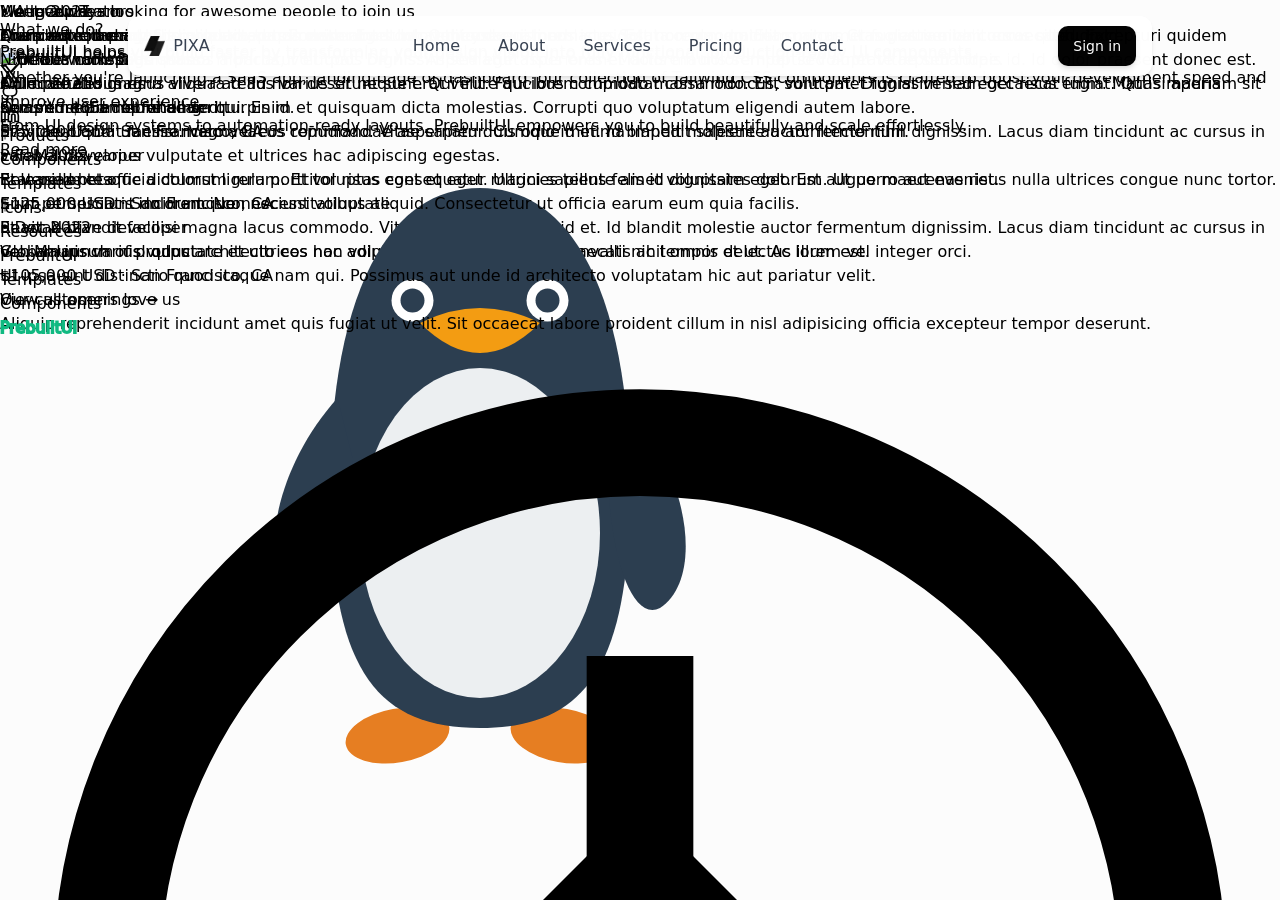
==== commit 19b603b9: "Add files via upload Signed-off-by: AI Institution <131249340+Hansley58@users.noreply.github.com>" ====
--- a/About.html
+++ b/About.html
@@ -77,6 +77,7 @@
               <a class="header-links" href="About.html"> About </a>
               <a class="header-links" href="Services.html"> Services </a>
               <a class="header-links" href="Pricing.html"> Pricing </a>
+              <a class="header-links" href="Contact.html"> Contact </a>
           </nav>
       </div>
   
@@ -182,7 +183,7 @@
             <svg xmlns="http://www.w3.org/2000/svg" width="16" height="16" viewBox="0 0 24 24" fill="none" stroke="currentColor" stroke-width="2" stroke-linecap="round" stroke-linejoin="round" class="lucide lucide-chevron-right-icon lucide-chevron-right group-hover:translate-x-0.5 transition duration-300"><path d="m9 18 6-6-6-6"/></svg>
         </p>
     </a>
-    <h1 class="text-5xl leading-[68px] md:text-6xl md:leading-[84px] font-medium max-w-2xl text-center">
+    <h1 class="text-5xl leading-[68px] md:text-6xl text-white md:leading-[84px] font-medium max-w-2xl text-center">
         Free template to start your 
         <span class="px-3 rounded-xl text-nowrap">Next.js site.</span>
     </h1>
@@ -192,7 +193,7 @@
         <button class="bg-purple-600 hover:bg-purple-700 text-white rounded-full px-7 h-11">
             Get started
         </button>
-        <button class="flex items-center gap-2 border border-purple-900 hover:bg-purple-950/50 transition rounded-full px-6 h-11">
+        <button class="flex items-center text-white gap-2 border border-purple-900 hover:bg-purple-950/50 transition rounded-full px-6 h-11">
             <svg xmlns="http://www.w3.org/2000/svg" width="24" height="24" viewBox="0 0 24 24" fill="none" stroke="currentColor" stroke-width="1" stroke-linecap="round" stroke-linejoin="round" class="lucide lucide-video-icon lucide-video"><path d="m16 13 5.223 3.482a.5.5 0 0 0 .777-.416V7.87a.5.5 0 0 0-.752-.432L16 10.5"/><rect x="2" y="6" width="14" height="12" rx="2"/></svg>
             <span>Watch demo</span>
         </button>
@@ -214,10 +215,10 @@
 
 </div>
   <!-- Scrolling Track -->
-  <div class="flex whitespace-nowrap animate-ticker">
+  <div class="flex whitespace-nowrap text-white tw-mt-20 animate-ticker">
     
     <!-- First Copy of Text -->
-    <div class="flex items-center gap-12 text-6xl md:text-8xl font-black uppercase tracking-tighter text-slate-900 pr-12">
+    <div class="flex items-center gap-12 text-6xl md:text-8xl font-black uppercase tracking-tighter  pr-12">
       <span>INNOVATE</span>
       <span class="text-slate-400 font-light text-4xl md:text-6xl">+</span>
       <span>IMPACT</span>
@@ -227,7 +228,7 @@
     </div>
 
     <!-- Second Identical Copy for Seamless Infinite Loop -->
-    <div class="flex items-center gap-12 text-6xl md:text-8xl font-black uppercase tracking-tighter text-slate-900 pr-12" aria-hidden="true">
+    <div class="flex items-center gap-12 text-6xl md:text-8xl font-black uppercase tracking-tighter pr-12" aria-hidden="true">
       <span>INNOVATE</span>
       <span class="text-slate-400 font-light text-4xl md:text-6xl">+</span>
       <span>IMPACT</span>
@@ -240,25 +241,25 @@
 </section> 
 
 
-<section class="panel w-full min-h-screen bg-[#070B14] text-white flex flex-col justify-center items-center px-6 md:px-16 py-16 relative overflow-hidden">
+<section class="panel w-full min-h-screen tw-bg-[#fcfcfc] dark:tw-bg-black tw-text-base flex flex-col justify-center items-center px-6 md:px-16 py-16 relative overflow-hidden">
   
   <!-- Subtle Radial Gradient Glow Background -->
-  <div class="absolute inset-0 bg-[radial-gradient(ellipse_at_center,_var(--tw-gradient-stops))] from-[#1B2745]/60 via-[#0C1220]/80 to-[#070B14] pointer-events-none"></div>
+  <div class="absolute inset-0 pointer-events-none"></div>
 
   <div class="max-w-5xl mx-auto w-full space-y-16 relative z-10">
     
     <!-- Header Area -->
     <div class="text-center space-y-6 max-w-3xl mx-auto">
-      <h2 class="text-5xl md:text-6xl font-bold tracking-tight text-white">
+      <h2 class="text-5xl md:text-6xl font-bold tracking-tight tw-text-base">
         We love creators
       </h2>
-      <p class="text-base md:text-lg text-slate-300/80 leading-relaxed max-w-2xl mx-auto">
+      <p class="md:text-lg tw-text-base leading-relaxed max-w-2xl mx-auto">
         Anim aute id magna aliqua ad ad non deserunt sunt. Qui irure qui lorem cupidatat commodo. Elit sunt amet fugiat veniam occaecat fugiat.
       </p>
     </div>
 
     <!-- 2-Column Paragraph Grid -->
-    <div class="grid grid-cols-1 md:grid-cols-2 gap-10 md:gap-14 text-slate-300 text-sm leading-relaxed">
+    <div class="grid grid-cols-1 md:grid-cols-2 gap-10 md:gap-14 text-sm leading-relaxed">
       
       <!-- Left Column -->
       <div class="space-y-8">
@@ -288,13 +289,13 @@
 <!-- ========================================== -->
 <!-- SECTION 2: OUR PEOPLE (GALLERY)            -->
 <!-- ========================================== -->
-<section class="panel w-full min-h-screen bg-[#0B0F19] text-white flex flex-col justify-center px-6 md:px-16 py-12 overflow-y-auto">
+<section class="panel w-full min-h-screen bg-white dark:tw-bg-black tw-text-base flex flex-col justify-center px-6 md:px-16 py-12 overflow-y-auto">
   <div class="max-w-7xl mx-auto w-full grid grid-cols-1 lg:grid-cols-12 gap-12 items-center">
     
     <!-- Left Text Column -->
     <div class="lg:col-span-5 space-y-6 z-10 pointer-events-auto">
-      <h2 class="text-4xl font-bold tracking-tight text-white">Our people</h2>
-      <p class="text-sm text-slate-300 leading-relaxed">
+      <h2 class="text-4xl font-bold tracking-tight ">Our people</h2>
+      <p class="text-sm leading-relaxed">
         Quasi est quaerat. Sit molestiae et. Provident ad dolorem occaecati eos iste. Soluta rerum quidem minus ut molestiae velit error quod. Excepturi quidem expedita molestias quas.
       </p>
       <p class="text-xs text-slate-400 leading-relaxed">
@@ -303,7 +304,7 @@
     </div>
 
     <!-- Right Column: 3D Carousel Viewport -->
-    <div class="lg:col-span-7 relative w-full h-[450px] flex items-center justify-center overflow-hidden rounded-2xl bg-[#0B0F19]">
+    <div class="lg:col-span-7 relative w-full h-[450px] flex items-center justify-center overflow-hidden rounded-2xl tw-bg-transparent">
       
       <!-- 3D Stage -->
       <div class="container3d">
@@ -319,8 +320,6 @@
         <div class="carousel-card"></div>
       </div>
 
-      <!-- Vignette Overlay -->
-      <div class="vignette"></div>
 
       <!-- Drag Proxy Plane -->
       <div id="dragger"></div>
@@ -333,7 +332,7 @@
 <!-- ========================================== -->
 <!-- SECTION 3: METRICS & STATS CARDS          -->
 <!-- ========================================== -->
-<section class="panel full-screen  bg-[#0B0F19] flex flex-col md:flex-row items-center justify-center gap-10 max-md:px-4">
+<section class="panel full-screen bg-white dark:tw-bg-black flex flex-col md:flex-row items-center justify-center gap-10 max-md:px-4">
   <div class="relative shadow-2xl shadow-indigo-600/40 rounded-2xl overflow-hidden shrink-0">
       <img class="max-w-md w-full object-cover rounded-2xl"
           src="https://images.unsplash.com/photo-1531497865144-0464ef8fb9a9?q=80&w=451&h=451&auto=format&fit=crop"
@@ -369,7 +368,7 @@
 <!-- ========================================== -->
 <!-- SECTION 4: CAREERS / JOB OPENINGS          -->
 <!-- ========================================== -->
-<section class="panel w-full min-h-screen bg-[#0B0F19] text-white flex flex-col justify-center px-6 md:px-16 py-12 overflow-y-auto">
+<section class="panel w-full min-h-screen bg-white dark:tw-bg-black tw-text-base flex flex-col  justify-center px-6 md:px-16 py-12 overflow-y-auto">
   <div class="max-w-6xl mx-auto w-full grid grid-cols-1 lg:grid-cols-12 gap-12 items-center">
     
     <!-- Left Column: Title + Office Image -->
@@ -389,38 +388,38 @@
     </div>
 
     <!-- Right Column: Job Listings -->
-    <div class="lg:col-span-7 space-y-6">
+    <div class="lg:col-span-7 space-y-6 ">
       
       <!-- Job Item 1 -->
       <div class="border-b border-slate-800 pb-6 space-y-2">
-        <h3 class="text-base font-bold text-white">Full-time designer</h3>
-        <p class="text-xs text-slate-400 leading-relaxed">
+        <h3 class=" font-bold ">Full-time designer</h3>
+        <p class="text-xs  leading-relaxed">
           Quas sunt ad dolore ullam qui. Enim et quisquam dicta molestias. Corrupti quo voluptatum eligendi autem labore.
         </p>
-        <div class="text-xs text-slate-400 font-medium pt-1">
-          <span class="text-white font-semibold">$75,000 USD</span> · San Francisco, CA
+        <div class="text-xs font-medium pt-1">
+          <span class=" font-semibold">$75,000 USD</span> · San Francisco, CA
         </div>
       </div>
 
       <!-- Job Item 2 -->
       <div class="border-b border-slate-800 pb-6 space-y-2">
-        <h3 class="text-base font-bold text-white">Laravel developer</h3>
-        <p class="text-xs text-slate-400 leading-relaxed">
+        <h3 class=" font-bold ">Laravel developer</h3>
+        <p class="text-xs leading-relaxed">
           Et veniam et officia dolorum rerum. Et voluptas consequatur magni sapiente amet voluptates dolorum. Ut porro aut eveniet.
         </p>
-        <div class="text-xs text-slate-400 font-medium pt-1">
-          <span class="text-white font-semibold">$125,000 USD</span> · San Francisco, CA
+        <div class="text-xs font-medium pt-1">
+          <span class="font-semibold">$125,000 USD</span> · San Francisco, CA
         </div>
       </div>
 
       <!-- Job Item 3 -->
       <div class="border-b border-slate-800 pb-6 space-y-2">
-        <h3 class="text-base font-bold text-white">React Native developer</h3>
-        <p class="text-xs text-slate-400 leading-relaxed">
+        <h3 class="font-bold ">React Native developer</h3>
+        <p class="text-xs leading-relaxed">
           Veniam ipsum nisl quos architecto eos non voluptatem in nemo. Est occaecati nihil omnis delectus illum est.
         </p>
-        <div class="text-xs text-slate-400 font-medium pt-1">
-          <span class="text-white font-semibold">$105,000 USD</span> · San Francisco, CA
+        <div class="text-xs font-medium pt-1">
+          <span class="font-semibold">$105,000 USD</span> · San Francisco, CA
         </div>
       </div>
 
@@ -434,10 +433,10 @@
   </div>
 </section>
 
-<section class="panel w-full min-h-screen bg-[#0B0F19] flex flex-col justify-center px-6 md:px-16 py-12 overflow-y-auto">
+<section class="panel w-full min-h-screen bg-white dark:tw-bg-black tw-text-base flex flex-col justify-center px-6 md:px-16 py-12 overflow-y-auto">
   <!-- Section Header -->
   <h2 class="text-3xl font-medium tw-text-base text-center">Meet Our Team</h2>
-  <p class="text-slate-500 text-center mt-2">
+  <p class="text-center mt-2">
     The people behind the product, passionate about what they do.
   </p>
 
@@ -541,7 +540,7 @@
 </section>
 
 
-<section class="panel w-full tw-min-h-[100vh] bg-[#0B0F19] text-white flex flex-col justify-center px-6 md:px-16 py-12 overflow-y-auto">
+<section class="panel w-full tw-min-h-[100vh] bg-white dark:tw-bg-black tw-text-base flex flex-col justify-center px-6 md:px-16 py-12 overflow-y-auto">
   <div class="max-w-6xl mx-auto w-full space-y-16">
     
     <!-- Timeline Section -->
@@ -558,7 +557,7 @@
         
         <div class="timeline-item relative pt-4">
           <span class="text-xs text-indigo-400 font-semibold">• Aug 2021</span>
-          <h3 class="text-base font-bold text-white mt-2">Founded company</h3>
+          <h3 class="text-base font-bold  mt-2">Founded company</h3>
           <p class="text-xs text-slate-400 mt-2 leading-relaxed">
             Nihil aut nam. Dignissimos a pariatur et quos omnis. Aspernatur asperiores et dolorem dolorem optio voluptate repudiandae.
           </p>
@@ -566,7 +565,7 @@
 
         <div class="timeline-item relative pt-4">
           <span class="text-xs text-indigo-400 font-semibold">• Dec 2021</span>
-          <h3 class="text-base font-bold text-white mt-2">Secured $65m in funding</h3>
+          <h3 class="font-bold mt-2">Secured $65m in funding</h3>
           <p class="text-xs text-slate-400 mt-2 leading-relaxed">
             Provident quia ut esse. Vero vel eos repudiandae aspernatur. Cumque minima impedit sapiente a architecto nihil.
           </p>
@@ -574,7 +573,7 @@
 
         <div class="timeline-item relative pt-4">
           <span class="text-xs text-indigo-400 font-semibold">• Feb 2022</span>
-          <h3 class="text-base font-bold text-white mt-2">Released beta</h3>
+          <h3 class="text-base font-bold  mt-2">Released beta</h3>
           <p class="text-xs text-slate-400 mt-2 leading-relaxed">
             Sunt perspiciatis incidunt. Non necessitatibus aliquid. Consectetur ut officia earum eum quia facilis.
           </p>
@@ -582,7 +581,7 @@
 
         <div class="timeline-item relative pt-4">
           <span class="text-xs text-indigo-400 font-semibold">• Dec 2022</span>
-          <h3 class="text-base font-bold text-white mt-2">Global launch of product</h3>
+          <h3 class="text-base font-bold  mt-2">Global launch of product</h3>
           <p class="text-xs text-slate-400 mt-2 leading-relaxed">
             Ut ipsa sint distinctio quod itaque nam qui. Possimus aut unde id architecto voluptatam hic aut pariatur velit.
           </p>
@@ -619,7 +618,7 @@
 
 <!-- Wrapper section pinned by ScrollTrigger -->
   <!-- FULL SCREEN FOOTER OVERLAY -->
-  <footer class="absolute panel inset-0 top-0 left-0 w-screen h-screen min-h-screen text-white bg-[#131314] flex flex-col justify-between overflow-hidden z-[999] px-8 md:px-16 pt-16 pb-0">
+  <footer class="absolute panel inset-0 top-0 left-0 min-w-screen min-h-screen text-white bg-[#131314] flex flex-col justify-between overflow-hidden z-[999] px-8 md:px-16 pt-16 pb-0">
       
       <!-- Background Glow -->
       <div class="absolute inset-0 bg-gradient-to-b from-emerald-950/40 via-transparent to-transparent pointer-events-none animate-pulse"></div>
